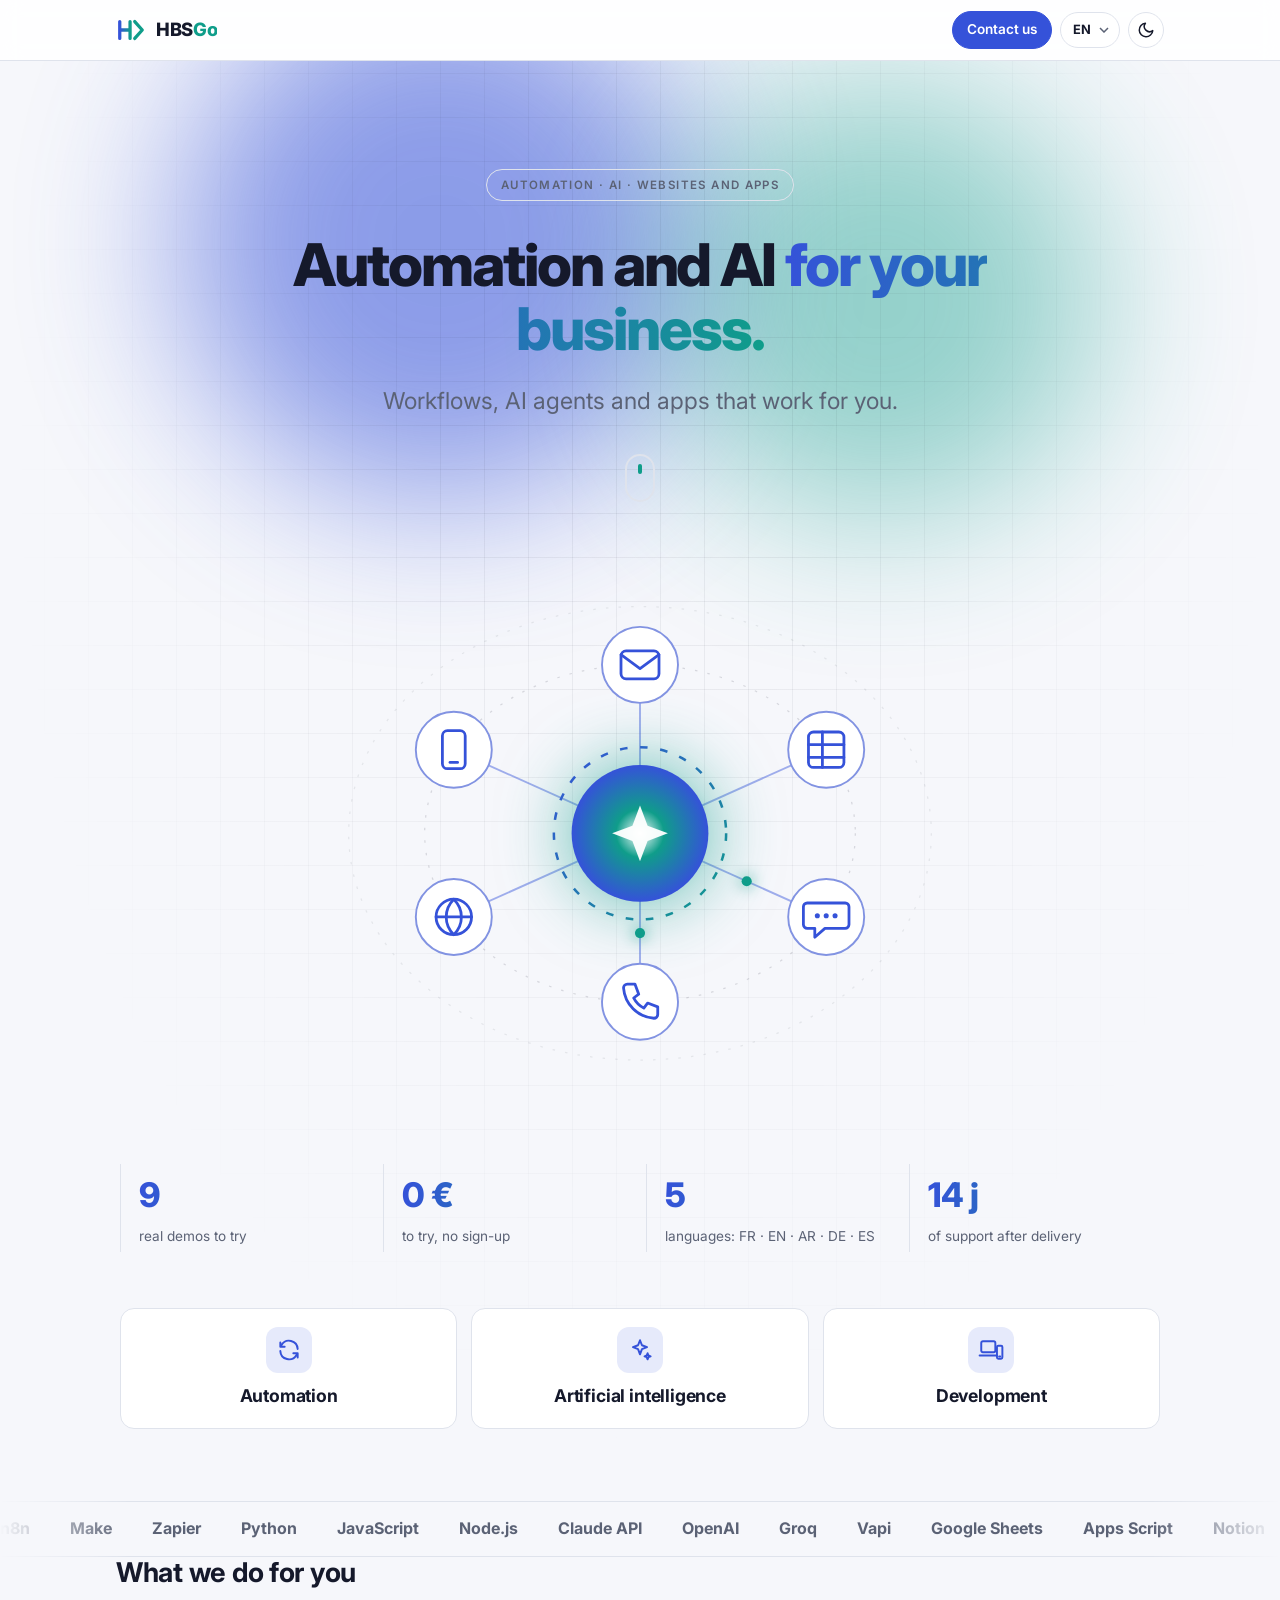
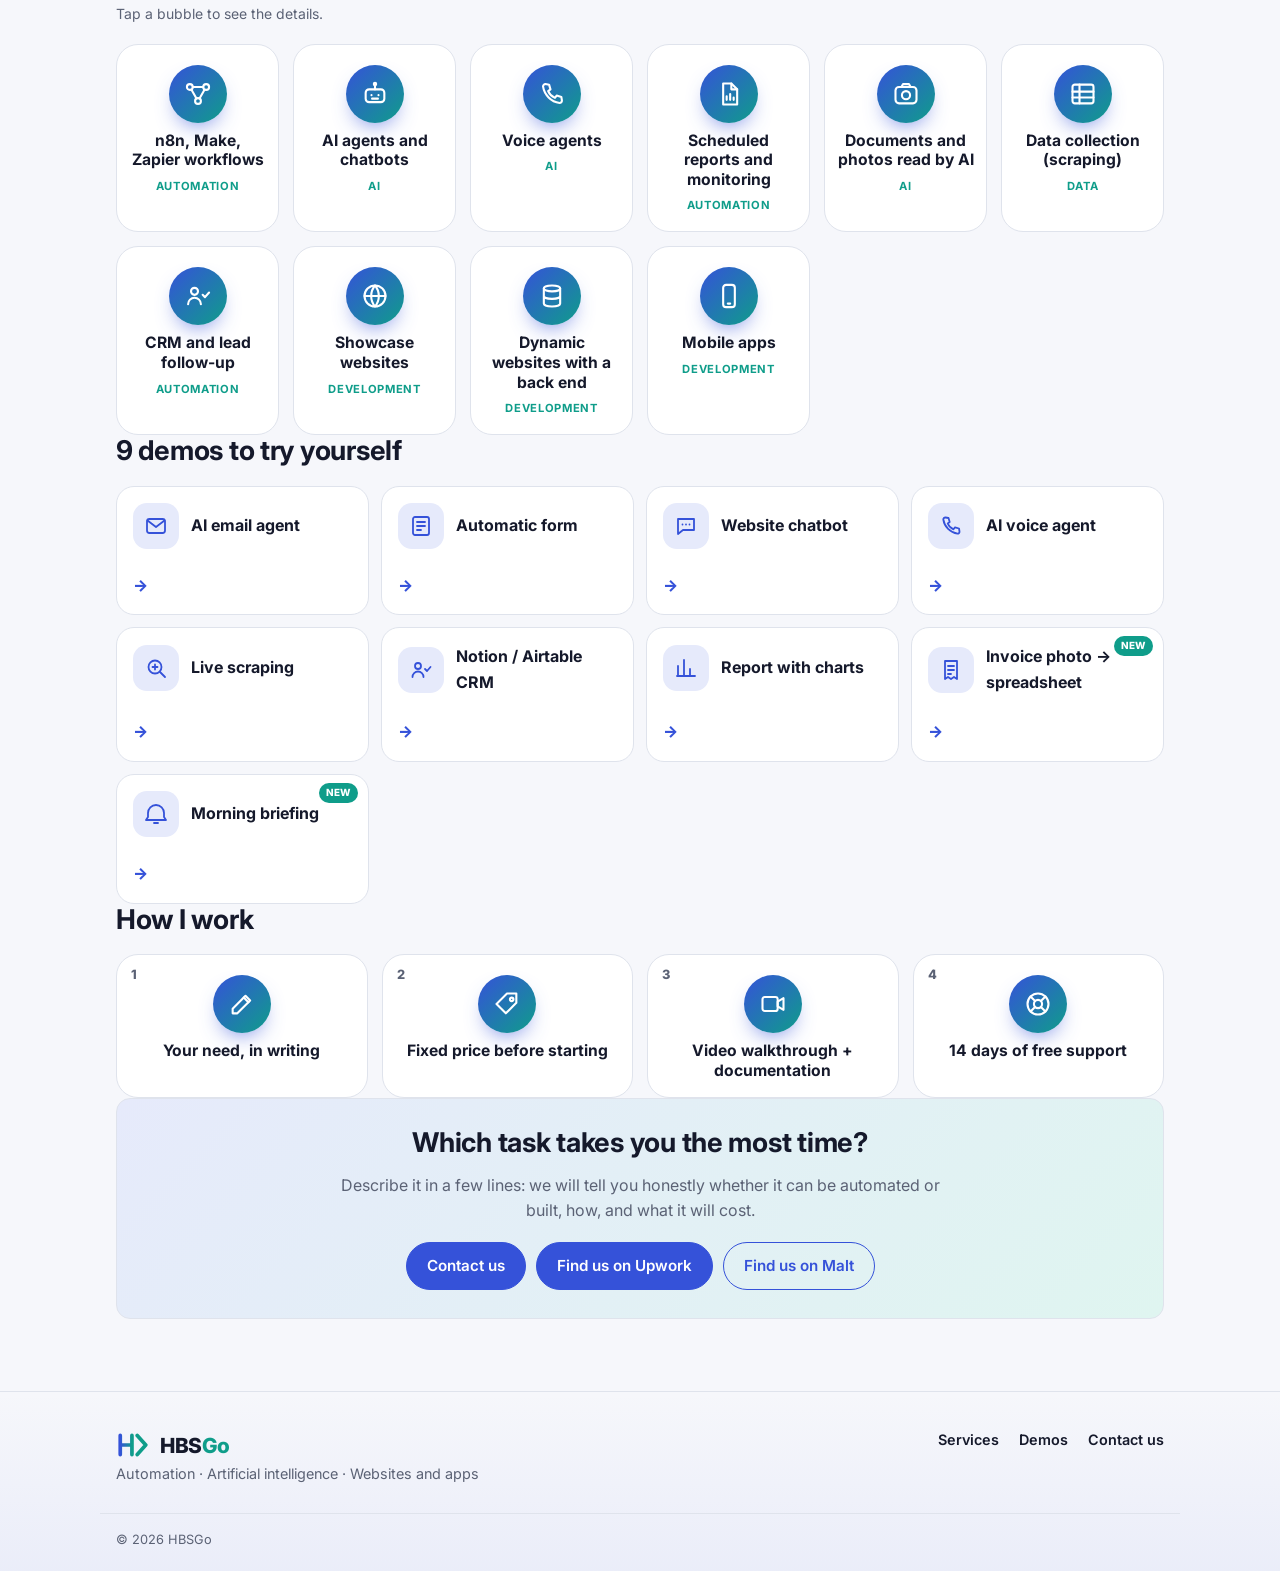
==== index.html @ 02d160d3 "Mobile : 2 bulles par ligne, en-tête compact, sélecteur de langue court Co-Authored-By: Claude Opus " ====
<!DOCTYPE html>
<html lang="fr">
<head>
  <meta charset="utf-8">
  <meta name="viewport" content="width=device-width, initial-scale=1">
  <title>HBSGo — Automatisation, IA et développement</title>
  <meta name="description" content="Freelance : automatisation (n8n, Make, Zapier), agents IA et chatbots, sites vitrines, sites dynamiques et applications mobiles. 9 démos réelles à tester gratuitement.">
  <link rel="icon" type="image/svg+xml" href="favicon.svg">
  <link rel="stylesheet" href="style.css">
  <script src="config.js"></script>
  <style>
    .hero h1 { max-width: 26ch; }
    .pillars { display: grid; gap: 14px; grid-template-columns: repeat(auto-fit, minmax(220px, 1fr)); margin-top: 28px; }
    .pillar { display: block; background: var(--bg-elev); border: 1px solid var(--border); border-radius: var(--radius); padding: 18px; color: inherit; transition: border-color .15s, transform .15s; }
    .pillar:hover { border-color: var(--primary); transform: translateY(-2px); text-decoration: none; }
    .pillar .ic { display: inline-flex; width: 46px; height: 46px; align-items: center; justify-content: center; border-radius: 12px; background: var(--primary-soft); color: var(--primary); }
    .pillar h3 { margin: 12px 0 4px; font-size: 1.1rem; }
    .pillar p { margin: 0; color: var(--text-muted); font-size: .95rem; }
    .services { display: grid; gap: 12px; grid-template-columns: repeat(auto-fill, minmax(250px, 1fr)); }
    .service { background: var(--bg-elev); border: 1px solid var(--border); border-radius: var(--radius-sm); padding: 14px 16px; }
    .service h3 { margin: 6px 0 4px; font-size: 1rem; }
    .service p { margin: 0; color: var(--text-muted); font-size: .9rem; }
    .tag-cat { display: inline-block; font-size: .72rem; font-weight: 600; letter-spacing: .03em; color: var(--accent); background: var(--accent-soft); padding: 2px 8px; border-radius: 999px; }

    /* ---- design moderne ---- */
    .hero-wrap { position: relative; margin-top: 0; overflow: hidden; }
    .hero-bg { position: absolute; inset: -120px 0 0 0; z-index: -1; pointer-events: none;
      background:
        radial-gradient(600px 380px at 12% 18%, color-mix(in srgb, var(--primary) 22%, transparent), transparent 70%),
        radial-gradient(520px 360px at 88% 28%, color-mix(in srgb, var(--accent) 20%, transparent), transparent 70%),
        radial-gradient(700px 300px at 50% 100%, color-mix(in srgb, var(--primary) 10%, transparent), transparent 70%); }
    .hero-bg::after { content: ""; position: absolute; inset: 0;
      background-image: linear-gradient(color-mix(in srgb, var(--text) 6%, transparent) 1px, transparent 1px), linear-gradient(90deg, color-mix(in srgb, var(--text) 6%, transparent) 1px, transparent 1px);
      background-size: 44px 44px; mask-image: radial-gradient(ellipse at 50% 30%, #000 30%, transparent 75%); -webkit-mask-image: radial-gradient(ellipse at 50% 30%, #000 30%, transparent 75%); }
    .hero-grid { display: grid; gap: 32px; align-items: center; grid-template-columns: 1fr; }
    @media (min-width: 900px) { .hero-grid { grid-template-columns: 1.15fr .85fr; } }
    .hero h1 { max-width: none; font-size: clamp(2rem, 3.2vw + 1rem, 3.3rem); line-height: 1.08; letter-spacing: -.025em; }
    .grad { background: linear-gradient(90deg, var(--primary), var(--accent)); -webkit-background-clip: text; background-clip: text; color: transparent; }
    .btn-glow { box-shadow: 0 8px 24px -8px color-mix(in srgb, var(--primary) 70%, transparent); background: linear-gradient(90deg, var(--primary), color-mix(in srgb, var(--primary) 60%, var(--accent))); border-color: transparent; }
    .btn-glow:hover { filter: brightness(1.08); }

    .flow { position: relative; border-radius: 22px; padding: 22px 18px; background: color-mix(in srgb, var(--bg-elev) 80%, transparent);
      border: 1px solid var(--border); box-shadow: var(--shadow); backdrop-filter: blur(8px); min-height: 400px; }
    .flow-svg { position: absolute; inset: 22px 18px; width: calc(100% - 36px); height: calc(100% - 44px); overflow: visible; }
    .flow-line { stroke: url(#fl); stroke-width: 2; stroke-dasharray: 5 7; fill: none; opacity: .55; }
    .flow-dot { fill: var(--accent); filter: drop-shadow(0 0 6px var(--accent)); }
    .flow-steps { position: relative; display: grid; gap: 30px; }
    .fstep { display: flex; gap: 12px; align-items: center; background: var(--bg-elev); border: 1px solid var(--border); border-radius: 14px; padding: 12px 14px;
      animation: pulse 4s infinite; animation-delay: var(--d); }
    .fstep b { display: block; font-size: .95rem; }
    .fstep small { color: var(--text-muted); font-size: .8rem; }
    .fic { flex: none; width: 38px; height: 38px; border-radius: 11px; display: inline-flex; align-items: center; justify-content: center; font-size: 1.1rem;
      background: var(--primary-soft); color: var(--primary); }
    .fic.ai { background: linear-gradient(135deg, var(--primary), var(--accent)); color: #fff; }
    .fic.ok { background: var(--success-soft); color: var(--success); }
    @keyframes pulse { 0%, 100% { border-color: var(--border); box-shadow: none; } 8%, 18% { border-color: var(--primary); box-shadow: 0 0 0 4px var(--primary-soft); } }
    .flow-badge { position: absolute; top: -12px; right: 16px; font-size: .72rem; font-weight: 700; letter-spacing: .03em; padding: 4px 10px; border-radius: 999px;
      background: var(--accent); color: #fff; }

    .stats { list-style: none; padding: 0; margin: 34px 0 0; display: grid; gap: 12px; grid-template-columns: repeat(2, 1fr); }
    @media (min-width: 760px) { .stats { grid-template-columns: repeat(4, 1fr); } }
    .stats li { background: color-mix(in srgb, var(--bg-elev) 85%, transparent); border: 1px solid var(--border); border-radius: 14px; padding: 14px 16px; }
    .stats b { display: block; font-size: 1.5rem; font-weight: 800; background: linear-gradient(90deg, var(--primary), var(--accent)); -webkit-background-clip: text; background-clip: text; color: transparent; }
    .stats span { color: var(--text-muted); font-size: .85rem; }

    .marquee { margin-top: 40px; border-block: 1px solid var(--border); overflow: hidden; padding: 14px 0; mask-image: linear-gradient(90deg, transparent, #000 10%, #000 90%, transparent); -webkit-mask-image: linear-gradient(90deg, transparent, #000 10%, #000 90%, transparent); }
    .marquee-track { display: flex; gap: 40px; width: max-content; animation: defile 40s linear infinite; }
    .marquee-track span { font-weight: 700; color: var(--text-muted); white-space: nowrap; font-size: 1rem; }
    .marquee:hover .marquee-track { animation-play-state: paused; }
    @keyframes defile { to { transform: translateX(-50%); } }

    .pillar, .service, .demo-card { position: relative; transition: transform .2s, border-color .2s, box-shadow .2s; }
    .pillar:hover, .service:hover, .demo-card:hover { transform: translateY(-3px); border-color: color-mix(in srgb, var(--primary) 60%, var(--border)); box-shadow: 0 14px 34px -14px color-mix(in srgb, var(--primary) 55%, transparent); }
    .service:hover .tag-cat { background: var(--accent); color: #fff; }

    .reveal { opacity: 0; transform: translateY(18px); transition: opacity .6s ease, transform .6s ease; }
    .reveal.in { opacity: 1; transform: none; }
    .stagger > * { opacity: 0; transform: translateY(14px); transition: opacity .5s ease, transform .5s ease; }
    .stagger.in > * { opacity: 1; transform: none; }
    .stagger.in > *:nth-child(1) { transition-delay: 0.00s; }
    .stagger.in > *:nth-child(2) { transition-delay: 0.05s; }
    .stagger.in > *:nth-child(3) { transition-delay: 0.10s; }
    .stagger.in > *:nth-child(4) { transition-delay: 0.15s; }
    .stagger.in > *:nth-child(5) { transition-delay: 0.20s; }
    .stagger.in > *:nth-child(6) { transition-delay: 0.25s; }
    .stagger.in > *:nth-child(7) { transition-delay: 0.30s; }
    .stagger.in > *:nth-child(8) { transition-delay: 0.35s; }
    .stagger.in > *:nth-child(9) { transition-delay: 0.40s; }
    .stagger.in > *:nth-child(10) { transition-delay: 0.45s; }
    @media (prefers-reduced-motion: reduce) {
      .reveal, .stagger > * { opacity: 1; transform: none; transition: none; }
      .marquee-track, .fstep { animation: none; }
      .flow-dot { display: none; }
    }
    /* ---- hero premium ---- */
    .hero { padding-top: clamp(64px, 12vh, 140px); padding-bottom: 32px; }
    .hero-center { display: grid; justify-items: center; text-align: center; gap: 0; }
    .hero-text { display: grid; justify-items: center; }
    .hero .eyebrow { background: transparent; border: 1px solid var(--border); color: var(--text-muted); letter-spacing: .12em; font-size: .72rem; padding: 6px 14px; }
    .hero h1 { font-size: clamp(2.1rem, 3.6vw + .8rem, 3.9rem); line-height: 1.08; letter-spacing: -.035em; font-weight: 800; max-width: 20ch; margin: 18px auto 0; }
    .hero .lead { font-size: clamp(1.1rem, .6vw + 1rem, 1.45rem); max-width: 40ch; margin: 22px auto 0; color: var(--text-muted); }
    .hero .btns { justify-content: center; margin-top: 34px; }
    .hero .btn { padding: 14px 28px; font-size: 1rem; }
    .orb { position: absolute; border-radius: 50%; filter: blur(80px); opacity: .55; animation: flotte 14s ease-in-out infinite alternate; }
    .orb.o1 { width: 520px; height: 520px; left: calc(50% - 460px); top: 40px; background: var(--primary); }
    .orb.o2 { width: 440px; height: 440px; left: calc(50% + 20px); top: 140px; background: var(--accent); animation-delay: -7s; opacity: .42; }
    @keyframes flotte { from { transform: translate(0, 0) scale(1); } to { transform: translate(40px, 30px) scale(1.12); } }
    .hero-bg { background: none; }
    .hero-bg::after { mask-image: radial-gradient(ellipse at 50% 35%, #000 20%, transparent 70%); -webkit-mask-image: radial-gradient(ellipse at 50% 35%, #000 20%, transparent 70%); }

    /* vitrine : l'automatisation en grand, à l'horizontale */
    .flow { width: 100%; max-width: 1040px; margin: 64px auto 0; min-height: 0; padding: 34px 22px 26px; border-radius: 26px;
      background: color-mix(in srgb, var(--bg-elev) 72%, transparent); box-shadow: 0 40px 80px -40px color-mix(in srgb, var(--primary) 60%, transparent), var(--shadow); }
    .flow-steps { gap: 14px; text-align: start; }
    @media (min-width: 900px) { .flow-steps { grid-template-columns: repeat(4, 1fr); gap: 18px; } }
    .fstep { flex-direction: column; align-items: flex-start; padding: 18px; min-height: 128px; }
    .fstep b { font-size: 1rem; margin-top: 4px; }
    .flow-rail { position: absolute; left: 40px; right: 40px; top: 50%; height: 2px; overflow: hidden; border-radius: 2px; background: var(--border); display: none; }
    @media (min-width: 900px) { .flow-rail { display: block; } }
    .flow-rail span { position: absolute; top: 0; left: -30%; width: 30%; height: 100%; background: linear-gradient(90deg, transparent, var(--accent), var(--primary), transparent); animation: rail 4s linear infinite; }
    @keyframes rail { to { left: 100%; } }
    .flow-badge { right: 50%; transform: translateX(50%); top: -13px; }

    .stats { max-width: 1040px; margin: 40px auto 0; }
    .stats li { background: transparent; border: 0; border-inline-start: 1px solid var(--border); border-radius: 0; padding: 4px 18px; text-align: start; }
    .stats b { font-size: clamp(1.6rem, 1.4vw + 1rem, 2.3rem); letter-spacing: -.02em; }
    .pillars { max-width: 1040px; margin: 56px auto 0; }
    @media (prefers-reduced-motion: reduce) { .orb, .flow-rail span { animation: none; } }
    /* ---- illustration animée ---- */
    .visual { width: 100%; max-width: 760px; margin: 40px auto 0; }
    .visual-svg { width: 100%; height: auto; display: block; overflow: visible; }
    .v-orbit { fill: none; stroke: color-mix(in srgb, var(--text) 14%, transparent); stroke-width: 1; stroke-dasharray: 2 8; }
    .v-orbit.o2 { stroke: color-mix(in srgb, var(--text) 8%, transparent); }
    .v-link { fill: none; stroke: color-mix(in srgb, var(--primary) 45%, transparent); stroke-width: 1.5; }
    .v-pulse { fill: var(--accent); filter: drop-shadow(0 0 6px var(--accent)); }
    .v-core-disc { filter: drop-shadow(0 0 28px color-mix(in srgb, var(--accent) 70%, transparent)); }
    .v-spark { fill: #fff; opacity: .95; }
    .v-wave { fill: none; stroke: var(--accent); stroke-width: 2; opacity: 0; transform-box: fill-box; transform-origin: center; animation: onde 3.2s ease-out infinite; }
    .v-wave.w2 { animation-delay: 1.6s; }
    @keyframes onde { 0% { opacity: .7; transform: scale(1); } 100% { opacity: 0; transform: scale(2.4); } }
    .v-spin { transform-box: fill-box; transform-origin: center; animation: tourne 18s linear infinite; }
    @keyframes tourne { to { transform: rotate(360deg); } }
    .v-disc { fill: var(--bg-elev); stroke: color-mix(in srgb, var(--primary) 55%, var(--border)); stroke-width: 1.5; }
    .v-halo { fill: color-mix(in srgb, var(--primary) 16%, transparent); opacity: 0; animation: halo 4s ease-in-out infinite; animation-delay: calc(var(--i) * .66s); }
    @keyframes halo { 0%, 100% { opacity: 0; } 20%, 35% { opacity: 1; } }
    .v-ic { fill: none; stroke: var(--primary); stroke-width: 2.2; stroke-linecap: round; stroke-linejoin: round; }
    .v-node { animation: flotteN 6s ease-in-out infinite; animation-delay: calc(var(--i) * -1s); }
    @keyframes flotteN { 0%, 100% { translate: 0 0; } 50% { translate: 0 -6px; } }
    #net { position: absolute; inset: 0; width: 100%; height: 100%; opacity: .7; }
    @media (prefers-reduced-motion: reduce) { .v-wave, .v-spin, .v-halo, .v-node { animation: none; } .v-pulse, #net { display: none; } }
    .scroll-cue { display: inline-flex; margin-top: 34px; width: 30px; height: 48px; border: 2px solid var(--border); border-radius: 999px; justify-content: center; padding-top: 8px; }
    .scroll-cue span { width: 4px; height: 10px; border-radius: 4px; background: var(--accent); animation: descend 1.8s ease-in-out infinite; }
    @keyframes descend { 0% { transform: translateY(0); opacity: 1; } 70% { transform: translateY(16px); opacity: 0; } 100% { opacity: 0; } }
    @media (prefers-reduced-motion: reduce) { .scroll-cue span { animation: none; } }
    /* ---- bulles (services), tuiles (démos), étapes (méthode) ---- */
    .bubbles { display: grid; gap: 14px; grid-template-columns: repeat(auto-fill, minmax(160px, 1fr)); margin-top: 18px; }
    .bubble, .step-ic { background: var(--bg-elev); border: 1px solid var(--border); border-radius: 22px; transition: transform .2s, border-color .2s, box-shadow .2s; }
    .bubble:hover, .step-ic:hover { transform: translateY(-3px); border-color: color-mix(in srgb, var(--primary) 55%, var(--border)); box-shadow: 0 14px 30px -16px color-mix(in srgb, var(--primary) 60%, transparent); }
    .bubble summary, .step-ic summary { list-style: none; cursor: pointer; display: grid; justify-items: center; text-align: center; gap: 8px; padding: 20px 12px 16px; }
    .bubble summary::-webkit-details-marker, .step-ic summary::-webkit-details-marker { display: none; }
    .b-ic { width: 58px; height: 58px; border-radius: 50%; display: inline-flex; align-items: center; justify-content: center; color: #fff;
      background: linear-gradient(135deg, var(--primary), var(--accent)); box-shadow: 0 10px 22px -10px color-mix(in srgb, var(--primary) 80%, transparent); }
    .b-ic svg { width: 28px; height: 28px; }
    .b-t { font-weight: 700; font-size: .98rem; line-height: 1.25; }
    .b-cat { font-size: .7rem; font-weight: 700; letter-spacing: .06em; text-transform: uppercase; color: var(--accent); }
    .bubble p, .step-ic p { margin: 0; padding: 0 16px 16px; color: var(--text-muted); font-size: .9rem; text-align: center; }
    .bubble[open], .step-ic[open] { border-color: var(--primary); }
    .bubble[open] .b-ic, .step-ic[open] .b-ic { transform: scale(1.06); }
    .hint-click { margin: 0; }

    .tiles-demo { display: grid; gap: 12px; grid-template-columns: repeat(auto-fill, minmax(230px, 1fr)); margin-top: 18px; }
    .tile-demo { position: relative; display: grid; grid-template-columns: auto 1fr auto; align-items: center; gap: 12px; padding: 16px; border-radius: 18px;
      background: var(--bg-elev); border: 1px solid var(--border); color: inherit; overflow: hidden; transition: transform .2s, border-color .2s, box-shadow .2s; }
    .tile-demo:hover { text-decoration: none; transform: translateY(-3px); border-color: color-mix(in srgb, var(--primary) 55%, var(--border)); box-shadow: 0 14px 30px -16px color-mix(in srgb, var(--primary) 60%, transparent); }
    .td-ic { width: 46px; height: 46px; border-radius: 14px; display: inline-flex; align-items: center; justify-content: center; background: var(--primary-soft); color: var(--primary); transition: background .2s, color .2s; }
    .td-ic svg { width: 24px; height: 24px; }
    .tile-demo:hover .td-ic { background: linear-gradient(135deg, var(--primary), var(--accent)); color: #fff; }
    .td-t { font-weight: 700; }
    .td-new { position: absolute; top: 8px; inset-inline-end: 10px; font-size: .62rem; font-weight: 800; letter-spacing: .05em; text-transform: uppercase; background: var(--accent); color: #fff; padding: 2px 7px; border-radius: 999px; }
    .td-go { color: var(--primary); font-weight: 800; transition: transform .2s; }
    [dir="rtl"] .td-go { transform: scaleX(-1); }
    .tile-demo:hover .td-go { transform: translateX(4px); }
    .td-d { grid-column: 1 / -1; max-height: 0; opacity: 0; overflow: hidden; color: var(--text-muted); font-size: .88rem; transition: max-height .3s, opacity .3s; }
    .tile-demo:hover .td-d, .tile-demo:focus-visible .td-d { max-height: 80px; opacity: 1; }

    .steps-ic { display: grid; gap: 14px; grid-template-columns: repeat(auto-fit, minmax(180px, 1fr)); margin-top: 18px; }
    .step-ic summary { position: relative; }
    .s-num { position: absolute; top: 10px; inset-inline-start: 14px; font-size: .8rem; font-weight: 800; color: var(--text-muted); }

    .pillar.compact { display: grid; justify-items: center; text-align: center; }
    .pillar.compact p { max-height: 0; opacity: 0; overflow: hidden; transition: max-height .3s, opacity .3s; margin: 0; }
    .pillar.compact:hover p, .pillar.compact:focus-visible p { max-height: 90px; opacity: 1; margin-top: 4px; }
    @media (hover: none) { .pillar.compact p { max-height: none; opacity: 1; } }
    @media (max-width: 560px) { .bubbles { grid-template-columns: repeat(2, minmax(0, 1fr)); gap: 10px; } .bubble summary { padding: 16px 8px 12px; } .b-ic { width: 48px; height: 48px; } .b-ic svg { width: 24px; height: 24px; } .b-t { font-size: .88rem; } .steps-ic { grid-template-columns: repeat(2, minmax(0, 1fr)); gap: 10px; } }
  </style>
</head>
<body data-root="./" data-title-key="home_title">
  <header id="site-header"></header>

  <main>
    <section class="hero-wrap">
      <div class="hero-bg" aria-hidden="true"><span class="orb o1"></span><span class="orb o2"></span><canvas id="net"></canvas></div>
      <div class="container hero">
        <div class="hero-center">
          <div class="hero-text reveal">
            <span class="eyebrow" data-i18n="home_eyebrow"></span>
            <h1><span data-i18n="home_h1a"></span> <span class="grad" data-i18n="home_h1b"></span></h1>
            <p class="lead" data-i18n="home_lead"></p>
            <a class="scroll-cue" href="#services" data-i18n-aria="home_scroll"><span></span></a>
          </div>
        <div class="visual" aria-hidden="true">
          <svg viewBox="0 0 600 460" class="visual-svg">
            <defs>
              <radialGradient id="core" cx="50%" cy="50%" r="50%"><stop offset="0" stop-color="#fff"/><stop offset=".35" stop-color="var(--accent)"/><stop offset="1" stop-color="var(--primary)"/></radialGradient>
              <linearGradient id="ring" x1="0" y1="0" x2="1" y2="1"><stop offset="0" stop-color="var(--primary)"/><stop offset="1" stop-color="var(--accent)"/></linearGradient>
            </defs>
            <ellipse class="v-orbit" cx="300" cy="230" rx="170" ry="133"/>
            <ellipse class="v-orbit o2" cx="300" cy="230" rx="230" ry="179"/>
            <path id="lk0" class="v-link" d="M300 230 L300 97"/><path id="lk1" class="v-link" d="M300 230 L447 164"/><path id="lk2" class="v-link" d="M300 230 L447 296"/><path id="lk3" class="v-link" d="M300 230 L300 363"/><path id="lk4" class="v-link" d="M300 230 L153 296"/><path id="lk5" class="v-link" d="M300 230 L153 164"/>
            <circle r="4" class="v-pulse"><animateMotion dur="2.6s" begin="0.00s" repeatCount="indefinite" keyPoints="0;1" keyTimes="0;1" calcMode="linear"><mpath href="#lk0"/></animateMotion></circle><circle r="4" class="v-pulse"><animateMotion dur="2.6s" begin="0.43s" repeatCount="indefinite" keyPoints="1;0" keyTimes="0;1" calcMode="linear"><mpath href="#lk1"/></animateMotion></circle><circle r="4" class="v-pulse"><animateMotion dur="2.6s" begin="0.86s" repeatCount="indefinite" keyPoints="0;1" keyTimes="0;1" calcMode="linear"><mpath href="#lk2"/></animateMotion></circle><circle r="4" class="v-pulse"><animateMotion dur="2.6s" begin="1.29s" repeatCount="indefinite" keyPoints="1;0" keyTimes="0;1" calcMode="linear"><mpath href="#lk3"/></animateMotion></circle><circle r="4" class="v-pulse"><animateMotion dur="2.6s" begin="1.72s" repeatCount="indefinite" keyPoints="0;1" keyTimes="0;1" calcMode="linear"><mpath href="#lk4"/></animateMotion></circle><circle r="4" class="v-pulse"><animateMotion dur="2.6s" begin="2.15s" repeatCount="indefinite" keyPoints="1;0" keyTimes="0;1" calcMode="linear"><mpath href="#lk5"/></animateMotion></circle>
            <g class="v-core" transform="translate(300 230)">
              <circle class="v-wave" r="56"/><circle class="v-wave w2" r="56"/>
              <circle r="54" fill="url(#core)" class="v-core-disc"/>
              <g class="v-spin"><circle r="68" fill="none" stroke="url(#ring)" stroke-width="2" stroke-dasharray="6 10"/></g>
              <path class="v-spark" d="M0 -22 L6 -6 L22 0 L6 6 L0 22 L-6 6 L-22 0 L-6 -6 Z"/>
            </g>
            <g class="v-node" style="--i:0" transform="translate(300 97)"><circle class="v-halo" r="38"/><circle class="v-disc" r="30"/><g class="v-ic"><rect x="-15" y="-11" width="30" height="22" rx="4"/><path d="M-15 -8 L0 3 L15 -8"/></g></g><g class="v-node" style="--i:1" transform="translate(447 164)"><circle class="v-halo" r="38"/><circle class="v-disc" r="30"/><g class="v-ic"><rect x="-14" y="-14" width="28" height="28" rx="4"/><path d="M-14 -4 H14 M-14 6 H14 M-3 -14 V14"/></g></g><g class="v-node" style="--i:2" transform="translate(447 296)"><circle class="v-halo" r="38"/><circle class="v-disc" r="30"/><g class="v-ic"><path d="M-15 -11 h30 a3 3 0 0 1 3 3 v14 a3 3 0 0 1 -3 3 h-16 l-8 7 v-7 h-6 a3 3 0 0 1 -3 -3 v-14 a3 3 0 0 1 3 -3z"/><path d="M-7 -1 h0.01 M0 -1 h0.01 M7 -1 h0.01" stroke-width="4"/></g></g><g class="v-node" style="--i:3" transform="translate(300 363)"><circle class="v-halo" r="38"/><circle class="v-disc" r="30"/><g class="v-ic"><path d="M-10 -14 l6 0 l3 8 l-4 3 a18 18 0 0 0 8 8 l3 -4 l8 3 l0 6 a3 3 0 0 1 -3 3 a26 26 0 0 1 -24 -24 a3 3 0 0 1 3 -3z"/></g></g><g class="v-node" style="--i:4" transform="translate(153 296)"><circle class="v-halo" r="38"/><circle class="v-disc" r="30"/><g class="v-ic"><circle r="14"/><path d="M-14 0 H14 M0 -14 C-8 -6 -8 6 0 14 M0 -14 C8 -6 8 6 0 14"/></g></g><g class="v-node" style="--i:5" transform="translate(153 164)"><circle class="v-halo" r="38"/><circle class="v-disc" r="30"/><g class="v-ic"><rect x="-9" y="-15" width="18" height="30" rx="4"/><path d="M-3 10 H3"/></g></g>
          </svg>
        </div>
        </div>
        <ul class="stats reveal">
          <li><b>9</b><span data-i18n="st1"></span></li>
          <li><b>0 €</b><span data-i18n="st2"></span></li>
          <li><b>5</b><span data-i18n="st3"></span></li>
          <li><b>14 j</b><span data-i18n="st4"></span></li>
        </ul>
      <div class="pillars reveal">
        <a class="pillar compact" href="#services"><span class="ic"><svg viewBox="0 0 24 24" width="26" height="26" fill="none" stroke="currentColor" stroke-width="1.8" stroke-linecap="round" stroke-linejoin="round" aria-hidden="true"><path d="M20 11a8 8 0 0 0-14.9-3.6M4 5v4h4"/><path d="M4 13a8 8 0 0 0 14.9 3.6M20 19v-4h-4"/></svg></span><h3 data-i18n="p1_t"></h3><p data-i18n="p1_d"></p></a>
        <a class="pillar compact" href="#services"><span class="ic"><svg viewBox="0 0 24 24" width="26" height="26" fill="none" stroke="currentColor" stroke-width="1.8" stroke-linecap="round" stroke-linejoin="round" aria-hidden="true"><path d="M12 3l1.8 4.6L18.5 9.4l-4.7 1.8L12 16l-1.8-4.8L5.5 9.4l4.7-1.8z"/><path d="M19 15l.8 2 2 .8-2 .8-.8 2-.8-2-2-.8 2-.8z"/></svg></span><h3 data-i18n="p2_t"></h3><p data-i18n="p2_d"></p></a>
        <a class="pillar compact" href="#services"><span class="ic"><svg viewBox="0 0 24 24" width="26" height="26" fill="none" stroke="currentColor" stroke-width="1.8" stroke-linecap="round" stroke-linejoin="round" aria-hidden="true"><rect x="3" y="4" width="13" height="10" rx="1.5"/><path d="M1.5 17h16"/><rect x="17.5" y="8" width="5" height="12" rx="1.2"/><path d="M19.5 18h1"/></svg></span><h3 data-i18n="p3_t"></h3><p data-i18n="p3_d"></p></a>
      </div>
      </div>
    </section>

    <section class="marquee" aria-label="Outils">
      <div class="marquee-track">
        <span>n8n</span><span>Make</span><span>Zapier</span><span>Python</span><span>JavaScript</span><span>Node.js</span><span>Claude API</span><span>OpenAI</span><span>Groq</span><span>Vapi</span><span>Google Sheets</span><span>Apps Script</span><span>Notion</span><span>Airtable</span><span>HubSpot</span><span>WhatsApp API</span><span>Slack</span><span>Stripe</span><span>Shopify</span><span>Vercel</span>
        <span aria-hidden="true">n8n</span><span aria-hidden="true">Make</span><span aria-hidden="true">Zapier</span><span aria-hidden="true">Python</span><span aria-hidden="true">JavaScript</span><span aria-hidden="true">Node.js</span><span aria-hidden="true">Claude API</span><span aria-hidden="true">OpenAI</span><span aria-hidden="true">Groq</span><span aria-hidden="true">Vapi</span><span aria-hidden="true">Google Sheets</span><span aria-hidden="true">Apps Script</span><span aria-hidden="true">Notion</span><span aria-hidden="true">Airtable</span><span aria-hidden="true">HubSpot</span><span aria-hidden="true">WhatsApp API</span><span aria-hidden="true">Slack</span><span aria-hidden="true">Stripe</span><span aria-hidden="true">Shopify</span><span aria-hidden="true">Vercel</span>
      </div>
    </section>

    <section class="container reveal" id="services">
      <h2 data-i18n="home_services_title"></h2>
      <p class="muted small hint-click" data-i18n="home_click"></p>
      <div class="bubbles stagger">
        <details class="bubble"><summary><span class="b-ic"><svg viewBox="0 0 24 24" fill="none" stroke="currentColor" stroke-width="1.8" stroke-linecap="round" stroke-linejoin="round" aria-hidden="true"><circle cx="5" cy="6" r="2.5"/><circle cx="19" cy="6" r="2.5"/><circle cx="12" cy="18" r="2.5"/><path d="M7.5 6h9M6.3 8.2l4.4 7.6M17.7 8.2l-4.4 7.6"/></svg></span><span class="b-t" data-i18n="sv1_t"></span><span class="b-cat" data-i18n="sv1_c"></span></summary><p data-i18n="sv1_d"></p></details>
        <details class="bubble"><summary><span class="b-ic"><svg viewBox="0 0 24 24" fill="none" stroke="currentColor" stroke-width="1.8" stroke-linecap="round" stroke-linejoin="round" aria-hidden="true"><rect x="4" y="8" width="16" height="11" rx="3"/><path d="M12 4v4M9 13h.01M15 13h.01M9.5 16h5"/><circle cx="12" cy="3.5" r="1"/></svg></span><span class="b-t" data-i18n="sv2_t"></span><span class="b-cat" data-i18n="sv2_c"></span></summary><p data-i18n="sv2_d"></p></details>
        <details class="bubble"><summary><span class="b-ic"><svg viewBox="0 0 24 24" fill="none" stroke="currentColor" stroke-width="1.8" stroke-linecap="round" stroke-linejoin="round" aria-hidden="true"><path d="M6.5 3.5l3 .5 1.2 4-2 1.5a11 11 0 0 0 5.8 5.8l1.5-2 4 1.2.5 3a2 2 0 0 1-2 2.2A17 17 0 0 1 4.3 5.5a2 2 0 0 1 2.2-2z"/></svg></span><span class="b-t" data-i18n="sv3_t"></span><span class="b-cat" data-i18n="sv3_c"></span></summary><p data-i18n="sv3_d"></p></details>
        <details class="bubble"><summary><span class="b-ic"><svg viewBox="0 0 24 24" fill="none" stroke="currentColor" stroke-width="1.8" stroke-linecap="round" stroke-linejoin="round" aria-hidden="true"><path d="M7 3h7l5 5v13H7z"/><path d="M14 3v5h5M10 17v-3M13 17v-5M16 17v-2"/></svg></span><span class="b-t" data-i18n="sv4_t"></span><span class="b-cat" data-i18n="sv4_c"></span></summary><p data-i18n="sv4_d"></p></details>
        <details class="bubble"><summary><span class="b-ic"><svg viewBox="0 0 24 24" fill="none" stroke="currentColor" stroke-width="1.8" stroke-linecap="round" stroke-linejoin="round" aria-hidden="true"><rect x="3" y="6" width="18" height="14" rx="3"/><circle cx="12" cy="13" r="3.5"/><path d="M8 6l1.5-2.5h5L16 6"/></svg></span><span class="b-t" data-i18n="sv5_t"></span><span class="b-cat" data-i18n="sv5_c"></span></summary><p data-i18n="sv5_d"></p></details>
        <details class="bubble"><summary><span class="b-ic"><svg viewBox="0 0 24 24" fill="none" stroke="currentColor" stroke-width="1.8" stroke-linecap="round" stroke-linejoin="round" aria-hidden="true"><rect x="3" y="4" width="18" height="16" rx="2"/><path d="M3 10h18M3 15h18M9 4v16"/></svg></span><span class="b-t" data-i18n="sv6_t"></span><span class="b-cat" data-i18n="sv6_c"></span></summary><p data-i18n="sv6_d"></p></details>
        <details class="bubble"><summary><span class="b-ic"><svg viewBox="0 0 24 24" fill="none" stroke="currentColor" stroke-width="1.8" stroke-linecap="round" stroke-linejoin="round" aria-hidden="true"><circle cx="9" cy="8" r="3"/><path d="M3.5 19a5.5 5.5 0 0 1 11 0"/><path d="M16 11l2 2 3.5-4"/></svg></span><span class="b-t" data-i18n="sv7_t"></span><span class="b-cat" data-i18n="sv7_c"></span></summary><p data-i18n="sv7_d"></p></details>
        <details class="bubble"><summary><span class="b-ic"><svg viewBox="0 0 24 24" fill="none" stroke="currentColor" stroke-width="1.8" stroke-linecap="round" stroke-linejoin="round" aria-hidden="true"><circle cx="12" cy="12" r="9"/><path d="M3 12h18M12 3a14 14 0 0 1 0 18M12 3a14 14 0 0 0 0 18"/></svg></span><span class="b-t" data-i18n="sv8_t"></span><span class="b-cat" data-i18n="sv8_c"></span></summary><p data-i18n="sv8_d"></p></details>
        <details class="bubble"><summary><span class="b-ic"><svg viewBox="0 0 24 24" fill="none" stroke="currentColor" stroke-width="1.8" stroke-linecap="round" stroke-linejoin="round" aria-hidden="true"><ellipse cx="12" cy="5.5" rx="7" ry="2.5"/><path d="M5 5.5v13c0 1.4 3.1 2.5 7 2.5s7-1.1 7-2.5v-13M5 12c0 1.4 3.1 2.5 7 2.5s7-1.1 7-2.5"/></svg></span><span class="b-t" data-i18n="sv9_t"></span><span class="b-cat" data-i18n="sv9_c"></span></summary><p data-i18n="sv9_d"></p></details>
        <details class="bubble"><summary><span class="b-ic"><svg viewBox="0 0 24 24" fill="none" stroke="currentColor" stroke-width="1.8" stroke-linecap="round" stroke-linejoin="round" aria-hidden="true"><rect x="7" y="2.5" width="10" height="19" rx="2.5"/><path d="M11 18.5h2"/></svg></span><span class="b-t" data-i18n="sv10_t"></span><span class="b-cat" data-i18n="sv10_c"></span></summary><p data-i18n="sv10_d"></p></details>
      </div>
    </section>

    <section class="container reveal" id="demos">
      <h2 data-i18n="home_demos_title"></h2>
      <div class="tiles-demo stagger">
        <a class="tile-demo" href="demos/agent-email/"><span class="td-ic"><svg viewBox="0 0 24 24" fill="none" stroke="currentColor" stroke-width="1.8" stroke-linecap="round" stroke-linejoin="round" aria-hidden="true"><rect x="3" y="5" width="18" height="14" rx="2.5"/><path d="M3.5 6.5L12 13l8.5-6.5"/></svg></span><span class="td-t" data-i18n="c1_t"></span><span class="td-d" data-i18n="c1_d"></span><span class="td-go" aria-hidden="true">→</span></a>
        <a class="tile-demo" href="demos/automatisation/"><span class="td-ic"><svg viewBox="0 0 24 24" fill="none" stroke="currentColor" stroke-width="1.8" stroke-linecap="round" stroke-linejoin="round" aria-hidden="true"><rect x="4" y="3" width="16" height="18" rx="2"/><path d="M8 8h8M8 12h8M8 16h4"/></svg></span><span class="td-t" data-i18n="c2_t"></span><span class="td-d" data-i18n="c2_d"></span><span class="td-go" aria-hidden="true">→</span></a>
        <a class="tile-demo" href="demos/chatbot/"><span class="td-ic"><svg viewBox="0 0 24 24" fill="none" stroke="currentColor" stroke-width="1.8" stroke-linecap="round" stroke-linejoin="round" aria-hidden="true"><path d="M4 5h16v11H9l-5 4z"/><path d="M8.5 10.5h.01M12 10.5h.01M15.5 10.5h.01"/></svg></span><span class="td-t" data-i18n="c3_t"></span><span class="td-d" data-i18n="c3_d"></span><span class="td-go" aria-hidden="true">→</span></a>
        <a class="tile-demo" href="demos/agent-vocal/"><span class="td-ic"><svg viewBox="0 0 24 24" fill="none" stroke="currentColor" stroke-width="1.8" stroke-linecap="round" stroke-linejoin="round" aria-hidden="true"><path d="M6.5 3.5l3 .5 1.2 4-2 1.5a11 11 0 0 0 5.8 5.8l1.5-2 4 1.2.5 3a2 2 0 0 1-2 2.2A17 17 0 0 1 4.3 5.5a2 2 0 0 1 2.2-2z"/></svg></span><span class="td-t" data-i18n="c4_t"></span><span class="td-d" data-i18n="c4_d"></span><span class="td-go" aria-hidden="true">→</span></a>
        <a class="tile-demo" href="demos/scraping/"><span class="td-ic"><svg viewBox="0 0 24 24" fill="none" stroke="currentColor" stroke-width="1.8" stroke-linecap="round" stroke-linejoin="round" aria-hidden="true"><circle cx="11" cy="11" r="6.5"/><path d="M16 16l5 5M8.5 11h5M11 8.5v5"/></svg></span><span class="td-t" data-i18n="c5_t"></span><span class="td-d" data-i18n="c5_d"></span><span class="td-go" aria-hidden="true">→</span></a>
        <a class="tile-demo" href="demos/crm-notion/"><span class="td-ic"><svg viewBox="0 0 24 24" fill="none" stroke="currentColor" stroke-width="1.8" stroke-linecap="round" stroke-linejoin="round" aria-hidden="true"><circle cx="9" cy="8" r="3"/><path d="M3.5 19a5.5 5.5 0 0 1 11 0"/><path d="M16 11l2 2 3.5-4"/></svg></span><span class="td-t" data-i18n="c6_t"></span><span class="td-d" data-i18n="c6_d"></span><span class="td-go" aria-hidden="true">→</span></a>
        <a class="tile-demo" href="demos/rapport/"><span class="td-ic"><svg viewBox="0 0 24 24" fill="none" stroke="currentColor" stroke-width="1.8" stroke-linecap="round" stroke-linejoin="round" aria-hidden="true"><path d="M4 20V10M10 20V4M16 20v-7M21 20H3"/></svg></span><span class="td-t" data-i18n="c7_t"></span><span class="td-d" data-i18n="c7_d"></span><span class="td-go" aria-hidden="true">→</span></a>
        <a class="tile-demo" href="demos/facture/"><span class="td-ic"><svg viewBox="0 0 24 24" fill="none" stroke="currentColor" stroke-width="1.8" stroke-linecap="round" stroke-linejoin="round" aria-hidden="true"><path d="M6 3h12v18l-3-2-3 2-3-2-3 2z"/><path d="M9 8h6M9 12h6M9 16h3"/></svg></span><span class="td-t" data-i18n="c8_t"></span><span class="td-new" data-i18n="home_new"></span><span class="td-d" data-i18n="c8_d"></span><span class="td-go" aria-hidden="true">→</span></a>
        <a class="tile-demo" href="demos/veille/"><span class="td-ic"><svg viewBox="0 0 24 24" fill="none" stroke="currentColor" stroke-width="1.8" stroke-linecap="round" stroke-linejoin="round" aria-hidden="true"><path d="M4 11a8 8 0 0 1 16 0v4l2 3H2l2-3z"/><path d="M10 21h4"/></svg></span><span class="td-t" data-i18n="c9_t"></span><span class="td-new" data-i18n="home_new"></span><span class="td-d" data-i18n="c9_d"></span><span class="td-go" aria-hidden="true">→</span></a>
      </div>
    </section>

    <section class="container">
      <h2 data-i18n="home_method_title"></h2>
      <div class="steps-ic">
        <details class="step-ic"><summary><span class="s-num">1</span><span class="b-ic"><svg viewBox="0 0 24 24" fill="none" stroke="currentColor" stroke-width="1.8" stroke-linecap="round" stroke-linejoin="round" aria-hidden="true"><path d="M4 20h4L19 9l-4-4L4 16z"/><path d="M13.5 6.5l4 4"/></svg></span><span class="b-t" data-i18n="m1_t"></span></summary><p data-i18n="m1_d"></p></details>
        <details class="step-ic"><summary><span class="s-num">2</span><span class="b-ic"><svg viewBox="0 0 24 24" fill="none" stroke="currentColor" stroke-width="1.8" stroke-linecap="round" stroke-linejoin="round" aria-hidden="true"><path d="M3 12l9-9h8v8l-9 9z"/><circle cx="16" cy="8" r="1.5"/></svg></span><span class="b-t" data-i18n="m2_t"></span></summary><p data-i18n="m2_d"></p></details>
        <details class="step-ic"><summary><span class="s-num">3</span><span class="b-ic"><svg viewBox="0 0 24 24" fill="none" stroke="currentColor" stroke-width="1.8" stroke-linecap="round" stroke-linejoin="round" aria-hidden="true"><rect x="3" y="6" width="13" height="12" rx="2"/><path d="M16 10l5-3v10l-5-3z"/></svg></span><span class="b-t" data-i18n="m3_t"></span></summary><p data-i18n="m3_d"></p></details>
        <details class="step-ic"><summary><span class="s-num">4</span><span class="b-ic"><svg viewBox="0 0 24 24" fill="none" stroke="currentColor" stroke-width="1.8" stroke-linecap="round" stroke-linejoin="round" aria-hidden="true"><circle cx="12" cy="12" r="9"/><circle cx="12" cy="12" r="3.5"/><path d="M5.6 5.6l3.9 3.9M14.5 14.5l3.9 3.9M18.4 5.6l-3.9 3.9M9.5 14.5l-3.9 3.9"/></svg></span><span class="b-t" data-i18n="m4_t"></span></summary><p data-i18n="m4_d"></p></details>
      </div>
    </section>


    <section class="container" id="contact">
      <div class="cta" data-cta>
        <h2 data-i18n="home_contact_title"></h2>
        <p data-i18n="home_contact_text"></p>
        <div class="btns">
          <a class="btn" data-cta-upwork data-i18n="cta_upwork"></a>
          <a class="btn btn-outline" data-cta-malt data-i18n="cta_malt"></a>
        </div>
      </div>
    </section>
  </main>

  <footer id="site-footer"></footer>

  <script>
    window.PAGE_I18N = {
      "fr": {
        "home_h1a": "L'automatisation et l'IA",
        "home_h1b": "pour votre entreprise.",
        "st1": "démos réelles à tester",
        "st2": "pour tester, sans inscription",
        "st3": "langues : FR · EN · AR · DE · ES",
        "st4": "de support après livraison",
        "home_title": "Automatisation, IA et développement",
        "home_eyebrow": "Automatisation · IA · Sites et applications",
        "home_lead": "Des workflows, des agents IA et des applications qui travaillent pour vous.",
        "home_cta_demos": "Découvrir les démos",
        "p1_t": "Automatisation",
        "p1_d": "Vos outils reliés entre eux, les tâches répétitives faites toutes seules.",
        "p2_t": "Intelligence artificielle",
        "p2_d": "Agents, chatbots et assistants vocaux qui lisent, trient et répondent.",
        "p3_t": "Développement",
        "p3_d": "Sites vitrines, sites dynamiques avec back-end et applications mobiles.",
        "home_services_title": "Ce que nous faisons pour vous",
        "home_services_sub": "Chaque projet commence par votre besoin écrit, et un devis fixe avant de démarrer.",
        "sv1_c": "Automatisation",
        "sv1_t": "Workflows n8n, Make, Zapier",
        "sv1_d": "Formulaires, emails, tableaux, CRM, factures : vos outils se parlent et la saisie disparaît.",
        "sv2_c": "IA",
        "sv2_t": "Agents IA et chatbots",
        "sv2_d": "Tri et réponse aux emails, assistant sur votre site ou WhatsApp, réponses à partir de vos documents.",
        "sv3_c": "IA",
        "sv3_t": "Agents vocaux",
        "sv3_d": "Un standard téléphonique IA qui décroche, répond aux questions et prend rendez-vous.",
        "sv4_c": "Automatisation",
        "sv4_t": "Rapports et veille programmés",
        "sv4_d": "Chaque jour ou chaque semaine : vos chiffres, vos concurrents ou l'actualité de votre secteur, résumés et envoyés par email.",
        "sv5_c": "IA",
        "sv5_t": "Documents et photos lus par l'IA",
        "sv5_d": "Factures, tickets, bons de commande : les informations sont extraites, vérifiées et rangées.",
        "sv6_c": "Données",
        "sv6_t": "Collecte de données (scraping)",
        "sv6_d": "Prix, annonces ou fiches produits collectés automatiquement dans un tableau.",
        "sv7_c": "Automatisation",
        "sv7_t": "CRM et suivi des prospects",
        "sv7_d": "Notion, Airtable, HubSpot : chaque contact est enregistré, noté et relancé.",
        "sv8_c": "Développement",
        "sv8_t": "Sites vitrines",
        "sv8_d": "Un site clair et rapide pour présenter votre activité, adapté au téléphone et bien référencé.",
        "sv9_c": "Développement",
        "sv9_t": "Sites dynamiques avec back-end",
        "sv9_d": "Espace client, réservation, formulaires, base de données, tableau de bord d'administration.",
        "sv10_c": "Développement",
        "sv10_t": "Applications mobiles",
        "sv10_d": "Applications Android et iOS reliées à vos données et à vos automatisations.",
        "home_demos_title": "9 démos à tester vous-même",
        "home_demos_sub": "5 tests gratuits par démo et par jour, sans inscription.",
        "home_new": "Nouveau",
        "home_try": "Tester →",
        "c1_t": "Agent email IA",
        "c1_d": "Collez un email : il est classé, priorisé, résumé et une réponse est rédigée.",
        "c2_t": "Formulaire automatique",
        "c2_d": "Un formulaire rempli : une ligne dans Google Sheets et un email envoyé tout seul.",
        "c3_t": "Chatbot de site web",
        "c3_d": "Un assistant qui répond aux questions 24h/24, qualifie les visiteurs et recueille leurs demandes.",
        "c4_t": "Agent vocal IA",
        "c4_d": "Parlez à une réceptionniste IA depuis votre navigateur.",
        "c5_t": "Scraping en direct",
        "c5_d": "Collez l'adresse d'une page : les produits et les prix sont extraits en direct.",
        "c6_t": "CRM Notion / Airtable",
        "c6_d": "Chaque lead entrant est noté, rangé dans le bon pipeline et suivi.",
        "c7_t": "Rapport avec graphiques",
        "c7_d": "Vos chiffres du mois : un rapport rédigé, comparé, avec graphiques, prêt en PDF.",
        "c8_t": "Photo de facture → tableau",
        "c8_d": "Envoyez la photo d'une facture : l'IA remplit le tableau et vérifie les montants.",
        "c9_t": "Veille chaque matin",
        "c9_d": "Choisissez un sujet : voici le rapport que vous recevriez chaque jour, avec les vraies données.",
        "home_method_title": "Notre méthode",
        "m1_t": "Votre besoin, par écrit",
        "m1_d": "Décrivez votre tâche en quelques lignes (formulaire ou email) : nous vous répondons par écrit, et un échange est fixé seulement si c'est utile.",
        "m2_t": "Devis fixe avant de commencer",
        "m2_d": "Cadrage clair, prix fixé, aucune surprise.",
        "m3_t": "Vidéo explicative + documentation",
        "m3_d": "Chaque système livré avec une vidéo et une documentation pour que votre équipe soit autonome.",
        "m4_t": "14 jours de support gratuit",
        "m4_d": "Après la livraison, nous restons disponibles pour ajuster et corriger.",
        "home_tools_title": "Outils et technologies",
        "home_tools_list": "n8n · Make · Zapier · API Claude, OpenAI, Groq · Python · JavaScript · Node.js · HTML/CSS · Vapi · Voiceflow · Botpress · WhatsApp Business API · HubSpot · Notion · Airtable · Google Sheets · Google Apps Script · Slack · Shopify · Stripe · Vercel · GitHub Actions",
        "home_contact_title": "Quelle tâche vous prend le plus de temps ?",
        "home_contact_text": "Décrivez-la en quelques lignes : nous vous dirons franchement si elle peut être automatisée ou développée, comment, et à quel prix.",
        "home_scroll": "Voir la suite",
        "home_click": "Cliquez sur une bulle pour voir le détail."
      },
      "en": {
        "home_h1a": "Automation and AI",
        "home_h1b": "for your business.",
        "st1": "real demos to try",
        "st2": "to try, no sign-up",
        "st3": "languages: FR · EN · AR · DE · ES",
        "st4": "of support after delivery",
        "home_title": "Automation, AI and development",
        "home_eyebrow": "Automation · AI · Websites and apps",
        "home_lead": "Workflows, AI agents and apps that work for you.",
        "home_cta_demos": "Explore the demos",
        "p1_t": "Automation",
        "p1_d": "Your tools connected, repetitive tasks done on their own.",
        "p2_t": "Artificial intelligence",
        "p2_d": "Agents, chatbots and voice assistants that read, sort and reply.",
        "p3_t": "Development",
        "p3_d": "Showcase websites, dynamic websites with a back end, and mobile apps.",
        "home_services_title": "What we do for you",
        "home_services_sub": "Every project starts with your need in writing, and a fixed quote before we begin.",
        "sv1_c": "Automation",
        "sv1_t": "n8n, Make, Zapier workflows",
        "sv1_d": "Forms, emails, spreadsheets, CRM, invoices: your tools talk to each other and data entry disappears.",
        "sv2_c": "AI",
        "sv2_t": "AI agents and chatbots",
        "sv2_d": "Email triage and replies, an assistant on your website or WhatsApp, answers from your own documents.",
        "sv3_c": "AI",
        "sv3_t": "Voice agents",
        "sv3_d": "An AI phone receptionist that picks up, answers questions and books appointments.",
        "sv4_c": "Automation",
        "sv4_t": "Scheduled reports and monitoring",
        "sv4_d": "Daily or weekly: your figures, your competitors or your industry news, summarised and emailed.",
        "sv5_c": "AI",
        "sv5_t": "Documents and photos read by AI",
        "sv5_d": "Invoices, receipts, purchase orders: data is extracted, checked and filed.",
        "sv6_c": "Data",
        "sv6_t": "Data collection (scraping)",
        "sv6_d": "Prices, listings or product pages collected automatically into a spreadsheet.",
        "sv7_c": "Automation",
        "sv7_t": "CRM and lead follow-up",
        "sv7_d": "Notion, Airtable, HubSpot: every contact is saved, scored and followed up.",
        "sv8_c": "Development",
        "sv8_t": "Showcase websites",
        "sv8_d": "A clear, fast website to present your business, mobile-friendly and search-optimised.",
        "sv9_c": "Development",
        "sv9_t": "Dynamic websites with a back end",
        "sv9_d": "Customer area, booking, forms, database, admin dashboard.",
        "sv10_c": "Development",
        "sv10_t": "Mobile apps",
        "sv10_d": "Android and iOS apps connected to your data and automations.",
        "home_demos_title": "9 demos to try yourself",
        "home_demos_sub": "5 free tests per demo per day, no sign-up.",
        "home_new": "New",
        "home_try": "Try it →",
        "c1_t": "AI email agent",
        "c1_d": "Paste an email: it gets classified, prioritised, summarised and a reply is drafted.",
        "c2_t": "Automatic form",
        "c2_d": "A submitted form: a row in Google Sheets and an email sent on its own.",
        "c3_t": "Website chatbot",
        "c3_d": "An assistant that answers questions 24/7, qualifies visitors and collects their requests.",
        "c4_t": "AI voice agent",
        "c4_d": "Talk to an AI receptionist from your browser.",
        "c5_t": "Live scraping",
        "c5_d": "Paste a page address: products and prices are extracted live.",
        "c6_t": "Notion / Airtable CRM",
        "c6_d": "Every incoming lead is scored, placed in the right pipeline and followed up.",
        "c7_t": "Report with charts",
        "c7_d": "Your monthly figures: a written, compared report with charts, ready as PDF.",
        "c8_t": "Invoice photo → spreadsheet",
        "c8_d": "Send a photo of an invoice: the AI fills in the table and checks the amounts.",
        "c9_t": "Morning briefing",
        "c9_d": "Pick a topic: here is the report you would receive every day, with real data.",
        "home_method_title": "How I work",
        "m1_t": "Your need, in writing",
        "m1_d": "Describe your task in a few lines (form or email): we reply in writing, and a call is scheduled only if it is useful.",
        "m2_t": "Fixed price before starting",
        "m2_d": "Clear scope, fixed quote, no surprises.",
        "m3_t": "Video walkthrough + documentation",
        "m3_d": "Every system ships with a video and documentation so your team can maintain it.",
        "m4_t": "14 days of free support",
        "m4_d": "After delivery, we stay available to adjust and fix.",
        "home_tools_title": "Tools and technologies",
        "home_tools_list": "n8n · Make · Zapier · Claude, OpenAI, Groq APIs · Python · JavaScript · Node.js · HTML/CSS · Vapi · Voiceflow · Botpress · WhatsApp Business API · HubSpot · Notion · Airtable · Google Sheets · Google Apps Script · Slack · Shopify · Stripe · Vercel · GitHub Actions",
        "home_contact_title": "Which task takes you the most time?",
        "home_contact_text": "Describe it in a few lines: we will tell you honestly whether it can be automated or built, how, and what it will cost.",
        "home_scroll": "Scroll down",
        "home_click": "Tap a bubble to see the details."
      },
      "ar": {
        "home_h1a": "الأتمتة والذكاء الاصطناعي",
        "home_h1b": "لشركتك.",
        "st1": "عروض حية لتجربتها",
        "st2": "لتجربتها، دون تسجيل",
        "st3": "لغات: FR · EN · AR · DE · ES",
        "st4": "من الدعم بعد التسليم",
        "home_title": "الأتمتة والذكاء الاصطناعي والتطوير",
        "home_eyebrow": "الأتمتة · الذكاء الاصطناعي · المواقع والتطبيقات",
        "home_lead": "سير عمل ووكلاء ذكاء اصطناعي وتطبيقات تعمل من أجلك.",
        "home_cta_demos": "استكشف العروض التجريبية",
        "p1_t": "الأتمتة",
        "p1_d": "ربط أدواتك، وإنجاز المهام المتكررة تلقائيًا.",
        "p2_t": "الذكاء الاصطناعي",
        "p2_d": "وكلاء، روبوتات محادثة ومساعدات صوتية تقرأ وتفرز وترد.",
        "p3_t": "التطوير",
        "p3_d": "مواقع عرض، مواقع ديناميكية بواجهة خلفية، وتطبيقات هاتفية.",
        "home_services_title": "ما نقدمه لك",
        "home_services_sub": "يبدأ كل مشروع بكتابة احتياجك، وعرض سعر ثابت قبل البدء.",
        "sv1_c": "الأتمتة",
        "sv1_t": "سير عمل n8n، Make، Zapier",
        "sv1_d": "النماذج، البريد الإلكتروني، جداول البيانات، CRM، الفواتير: أدواتك تتواصل وتختفي الحاجة لإدخال البيانات يدويًا.",
        "sv2_c": "الذكاء الاصطناعي",
        "sv2_t": "وكلاء الذكاء الاصطناعي وروبوتات المحادثة",
        "sv2_d": "فرز البريد والردود، مساعد على موقعك أو WhatsApp، إجابات من مستنداتك الخاصة.",
        "sv3_c": "الذكاء الاصطناعي",
        "sv3_t": "وكلاء صوتيين",
        "sv3_d": "موظف استقبال هاتفى بالذكاء الاصطناعي يرد على المكالمات، يجيب على الأسئلة ويحجز المواعيد.",
        "sv4_c": "الأتمتة",
        "sv4_t": "تقارير ومراقبة مجدولة",
        "sv4_d": "يوميًا أو أسبوعيًا: أرقامك، أرقام منافسيك أو أخبار قطاعك، ملخصة ومُرسلة بالبريد الإلكتروني.",
        "sv5_c": "الذكاء الاصطناعي",
        "sv5_t": "قراءة المستندات والصور بالذكاء الاصطناعي",
        "sv5_d": "الفواتير، الإيصالات، أوامر الشراء: يتم استخراج البيانات، التحقق منها وحفظها.",
        "sv6_c": "البيانات",
        "sv6_t": "جمع البيانات (استخلاص)",
        "sv6_d": "الأسعار، القوائم أو صفحات المنتجات تُجمع تلقائيًا في جدول بيانات.",
        "sv7_c": "الأتمتة",
        "sv7_t": "إدارة علاقات العملاء ومتابعة العملاء المحتملين",
        "sv7_d": "Notion, Airtable, HubSpot: يتم حفظ كل جهة اتصال، تقييمها ومتابعتها.",
        "sv8_c": "التطوير",
        "sv8_t": "مواقع عرض الأعمال",
        "sv8_d": "موقع واضح وسريع لعرض عملك، متوافق مع الهواتف المحمولة ومحسّن للبحث.",
        "sv9_c": "التطوير",
        "sv9_t": "مواقع ديناميكية مع خلفية",
        "sv9_d": "منطقة عملاء، حجز، نماذج، قاعدة بيانات، لوحة تحكم إدارية.",
        "sv10_c": "التطوير",
        "sv10_t": "تطبيقات جوال",
        "sv10_d": "تطبيقات Android و iOS متصلة ببياناتك وأتمتتك.",
        "home_demos_title": "9 عروض تجريبية لتجربتها بنفسك",
        "home_demos_sub": "5 اختبارات مجانية لكل عرض توضيحي يوميًا، دون تسجيل.",
        "home_new": "جديد",
        "home_try": "جرّبه →",
        "c1_t": "وكيل بريد إلكتروني بالذكاء الاصطناعي",
        "c1_d": "الصق بريدًا إلكترونيًا: يتم تصنيفه، وتحديد أولويته، وتلخيصه، وصياغة رد تلقائيًا.",
        "c2_t": "نموذج تلقائي",
        "c2_d": "نموذج مُرسل: يُضاف صف في Google Sheets وتُرسل رسالة بريد إلكتروني تلقائيًا.",
        "c3_t": "دردشة موقع ويب",
        "c3_d": "مساعد يجيب على الأسئلة على مدار 24 ساعة، يؤهل الزوار ويجمع طلباتهم.",
        "c4_t": "وكيل صوتي بالذكاء الاصطناعي",
        "c4_d": "تحدث إلى موظف استقبال بالذكاء الاصطناعي من متصفحك.",
        "c5_t": "استخلاص مباشر",
        "c5_d": "الصق عنوان صفحة: يتم استخراج المنتجات والأسعار مباشرةً.",
        "c6_t": "CRM Notion / Airtable",
        "c6_d": "يتم تقييم كل عميل محتمل وارد، ووضعه في المسار المناسب ومتابعته.",
        "c7_t": "تقرير مع مخططات",
        "c7_d": "أرقامك الشهرية: تقرير مكتوب ومقارن مع مخططات، جاهز كملف PDF.",
        "c8_t": "صورة الفاتورة → جدول بيانات",
        "c8_d": "أرسل صورة فاتورة: يملأ الذكاء الاصطناعي الجدول ويتحقق من المبالغ.",
        "c9_t": "ملخص الصباح",
        "c9_d": "اختر موضوعًا: هذا هو التقرير الذي ستحصل عليه كل يوم، ببيانات حقيقية.",
        "home_method_title": "كيف أعمل",
        "m1_t": "احتياجك كتابةً",
        "m1_d": "صف مهمتك في بضع سطور (نموذج أو بريد إلكتروني): نرد كتابةً، وتُحدد مكالمة فقط إذا كانت مفيدة.",
        "m2_t": "سعر ثابت قبل البدء",
        "m2_d": "نطاق واضح، عرض ثابت، لا مفاجآت.",
        "m3_t": "جولة فيديو + وثائق",
        "m3_d": "كل نظام يُسلم مع فيديو ووثائق حتى يتمكن فريقك من صيانته.",
        "m4_t": "14 يوماً من الدعم المجاني",
        "m4_d": "بعد التسليم، نبقى متاحين للتعديل والإصلاح.",
        "home_tools_title": "الأدوات والتقنيات",
        "home_tools_list": "n8n · Make · Zapier · Claude, OpenAI, Groق APIs · Python · JavaScript · Node.js · HTML/CSS · Vapi · Voiceflow · Botpress · WhatsApp Business API · HubSpot · Notion · Airtable · Google Sheets · Google Apps Script · Slack · Shopify · Stripe · Vercel · GitHub Actions",
        "home_contact_title": "ما هي المهمة التي تستغرق معظم وقتك؟",
        "home_contact_text": "صفها في بضع سطور: سنخبرك بصراحة ما إذا كان يمكن أتمتتها أو بناؤها، وكيف، وما سيكلفها.",
        "home_scroll": "تابع التصفح",
        "home_click": "انقر على أي فقاعة لعرض التفاصيل."
      },
      "de": {
        "home_h1a": "Automatisierung und KI",
        "home_h1b": "für Ihr Unternehmen.",
        "st1": "echte Demos zum Ausprobieren",
        "st2": "zum Ausprobieren, keine Anmeldung",
        "st3": "Sprachen: FR · EN · AR · DE · ES",
        "st4": "von Support nach Lieferung",
        "home_title": "Automatisierung, KI und Entwicklung",
        "home_eyebrow": "Automatisierung · KI · Websites und Apps",
        "home_lead": "Workflows, KI-Agenten und Apps, die für Sie arbeiten.",
        "home_cta_demos": "Demos erkunden",
        "p1_t": "Automatisierung",
        "p1_d": "Ihre Tools vernetzt, wiederkehrende Aufgaben erledigen sich von selbst.",
        "p2_t": "Künstliche Intelligenz",
        "p2_d": "Agenten, Chatbots und Sprachassistenten, die lesen, sortieren und antworten.",
        "p3_t": "Entwicklung",
        "p3_d": "Präsentations-Websites, dynamische Websites mit Backend und mobile Apps.",
        "home_services_title": "Was wir für Sie tun",
        "home_services_sub": "Jedes Projekt beginnt mit Ihrem schriftlichen Bedarf und einem festen Angebot, bevor wir starten.",
        "sv1_c": "Automatisierung",
        "sv1_t": "n8n, Make, Zapier Workflows",
        "sv1_d": "Formulare, E‑Mails, Tabellen, CRM, Rechnungen: Ihre Tools kommunizieren miteinander und die Dateneingabe entfällt.",
        "sv2_c": "KI",
        "sv2_t": "KI‑Agenten und Chatbots",
        "sv2_d": "E‑Mail‑Triagierung und Antworten, ein Assistent auf Ihrer Website oder WhatsApp, Antworten aus Ihren eigenen Dokumenten.",
        "sv3_c": "KI",
        "sv3_t": "Sprachagenten",
        "sv3_d": "Ein KI-Telefonrezeptionist, der anspricht, Fragen beantwortet und Termine bucht.",
        "sv4_c": "Automatisierung",
        "sv4_t": "Geplante Berichte und Überwachung",
        "sv4_d": "Täglich oder wöchentlich: Ihre Kennzahlen, Ihre Wettbewerber oder Branchennews, zusammengefasst und per E‑Mail verschickt.",
        "sv5_c": "KI",
        "sv5_t": "Dokumente und Fotos von KI gelesen",
        "sv5_d": "Rechnungen, Quittungen, Bestellungen: Daten werden extrahiert, geprüft und abgelegt.",
        "sv6_c": "Daten",
        "sv6_t": "Datenerfassung (Scraping)",
        "sv6_d": "Preise, Angebote oder Produktseiten werden automatisch in eine Tabelle gesammelt.",
        "sv7_c": "Automatisierung",
        "sv7_t": "CRM und Lead‑Nachverfolgung",
        "sv7_d": "Notion, Airtable, HubSpot: Jeder Kontakt wird gespeichert, bewertet und nachverfolgt.",
        "sv8_c": "Entwicklung",
        "sv8_t": "Präsentationswebsites",
        "sv8_d": "Eine klare, schnelle Website zur Darstellung Ihres Unternehmens, mobilfreundlich und suchoptimiert.",
        "sv9_c": "Entwicklung",
        "sv9_t": "Dynamische Websites mit Backend",
        "sv9_d": "Kundenbereich, Buchungen, Formulare, Datenbank, Admin‑Dashboard.",
        "sv10_c": "Entwicklung",
        "sv10_t": "Mobile Apps",
        "sv10_d": "Android‑ und iOS‑Apps, die mit Ihren Daten und Automatisierungen verbunden sind.",
        "home_demos_title": "9 Demos zum Selber‑Ausprobieren",
        "home_demos_sub": "5 kostenlose Tests pro Demo pro Tag, keine Anmeldung erforderlich.",
        "home_new": "Neu",
        "home_try": "Jetzt ausprobieren →",
        "c1_t": "KI-E-Mail-Agent",
        "c1_d": "E-Mail einfügen: Sie wird klassifiziert, priorisiert, zusammengefasst und eine Antwort wird entworfen.",
        "c2_t": "Automatisches Formular",
        "c2_d": "Ein eingereichtes Formular: eine Zeile in Google Sheets und eine E-Mail wird automatisch gesendet.",
        "c3_t": "Website-Chatbot",
        "c3_d": "Ein Assistent, der 24/7 Fragen beantwortet, Besucher qualifiziert und deren Anfragen sammelt.",
        "c4_t": "KI-Sprachagent",
        "c4_d": "Sprechen Sie mit einer KI-Rezeptionistin direkt im Browser.",
        "c5_t": "Live-Scraping",
        "c5_d": "Seitenadresse einfügen: Produkte und Preise werden live extrahiert.",
        "c6_t": "Notion / Airtable CRM",
        "c6_d": "Jeder eingehende Lead wird bewertet, in die richtige Pipeline eingeordnet und nachverfolgt.",
        "c7_t": "Bericht mit Diagrammen",
        "c7_d": "Ihre Monatszahlen: ein schriftlicher, verglichener Bericht mit Diagrammen, bereit als PDF.",
        "c8_t": "Rechnungsfoto → Tabelle",
        "c8_d": "Senden Sie ein Foto einer Rechnung: Die KI füllt die Tabelle aus und prüft die Beträge.",
        "c9_t": "Morgenbriefing",
        "c9_d": "Wählen Sie ein Thema: Hier ist der Bericht, den Sie täglich erhalten würden, mit realen Daten.",
        "home_method_title": "Wie ich arbeite",
        "m1_t": "Ihr Bedarf, schriftlich",
        "m1_d": "Beschreiben Sie Ihre Aufgabe in wenigen Zeilen (Formular oder E‑Mail): Wir antworten schriftlich und ein Gespräch wird nur vereinbart, wenn es sinnvoll ist.",
        "m2_t": "Festpreis vor Projektstart",
        "m2_d": "Klare Zielsetzung, Festpreis, keine Überraschungen.",
        "m3_t": "Video‑Durchgang + Dokumentation",
        "m3_d": "Jedes System wird mit einem Video und einer Dokumentation geliefert, damit Ihr Team es warten kann.",
        "m4_t": "14 Tage kostenloser Support",
        "m4_d": "Nach der Lieferung stehen wir für Anpassungen und Fehlerbehebungen zur Verfügung.",
        "home_tools_title": "Werkzeuge und Technologien",
        "home_tools_list": "n8n · Make · Zapier · Claude, OpenAI, Groq APIs · Python · JavaScript · Node.js · HTML/CSS · Vapi · Voiceflow · Botpress · WhatsApp Business API · HubSpot · Notion · Airtable · Google Sheets · Google Apps Script · Slack · Shopify · Stripe · Vercel · GitHub Actions",
        "home_contact_title": "Welche Aufgabe nimmt bei Ihnen am meisten Zeit in Anspruch?",
        "home_contact_text": "Beschreiben Sie sie in wenigen Zeilen: Wir sagen Ihnen ehrlich, ob sie automatisiert oder entwickelt werden kann, wie und was sie kosten wird.",
        "home_scroll": "Weiter nach unten",
        "home_click": "Klicken Sie auf eine Blase, um Details zu sehen."
      },
      "es": {
        "home_h1a": "Automatización e IA",
        "home_h1b": "para su empresa.",
        "st1": "demos reales para probar",
        "st2": "para probar, sin registro",
        "st3": "idiomas: FR · EN · AR · DE · ES",
        "st4": "de soporte después de la entrega",
        "home_title": "Automatización, IA y desarrollo",
        "home_eyebrow": "Automatización · IA · Sitios web y apps",
        "home_lead": "Flujos de trabajo, agentes de IA y aplicaciones que trabajan para usted.",
        "home_cta_demos": "Explore los demos",
        "p1_t": "Automatización",
        "p1_d": "Sus herramientas conectadas, tareas repetitivas realizadas automáticamente.",
        "p2_t": "Inteligencia artificial",
        "p2_d": "Agentes, chatbots y asistentes de voz que leen, clasifican y responden.",
        "p3_t": "Desarrollo",
        "p3_d": "Sitios web de muestra, sitios web dinámicos con backend y aplicaciones móviles.",
        "home_services_title": "Lo que hacemos por usted",
        "home_services_sub": "Cada proyecto comienza con su necesidad por escrito y un presupuesto fijo antes de iniciar.",
        "sv1_c": "Automatización",
        "sv1_t": "flujos de trabajo n8n, Make, Zapier",
        "sv1_d": "Formularios, correos, hojas de cálculo, CRM, facturas: sus herramientas se comunican entre sí y la entrada de datos desaparece.",
        "sv2_c": "IA",
        "sv2_t": "agentes de IA y chatbots",
        "sv2_d": "Triaging y respuestas de correo, un asistente en su sitio web o WhatsApp, respuestas a partir de sus propios documentos.",
        "sv3_c": "IA",
        "sv3_t": "Agentes de voz",
        "sv3_d": "Un recepcionista telefónico de IA que contesta, responde preguntas y agenda citas.",
        "sv4_c": "Automatización",
        "sv4_t": "Informes programados y monitorización",
        "sv4_d": "Diario o semanal: sus cifras, sus competidores o las noticias de su sector, resumidas y enviadas por correo electrónico.",
        "sv5_c": "IA",
        "sv5_t": "Documentos y fotos leídos por IA",
        "sv5_d": "Facturas, recibos, órdenes de compra: los datos se extraen, verifican y archivan.",
        "sv6_c": "Datos",
        "sv6_t": "Recopilación de datos (scraping)",
        "sv6_d": "Precios, listados o páginas de productos recopilados automáticamente en una hoja de cálculo.",
        "sv7_c": "Automatización",
        "sv7_t": "CRM y seguimiento de leads",
        "sv7_d": "Notion, Airtable, HubSpot: cada contacto se guarda, se puntúa y se le da seguimiento.",
        "sv8_c": "Desarrollo",
        "sv8_t": "Sitios web de presentación",
        "sv8_d": "Un sitio web claro y rápido para presentar su negocio, adaptable a móviles y optimizado para buscadores.",
        "sv9_c": "Desarrollo",
        "sv9_t": "Sitios web dinámicos con backend",
        "sv9_d": "Área de cliente, reservas, formularios, base de datos, panel de administración.",
        "sv10_c": "Desarrollo",
        "sv10_t": "Aplicaciones móviles",
        "sv10_d": "Aplicaciones Android e iOS conectadas a sus datos y automatizaciones.",
        "home_demos_title": "9 demostraciones para probar por usted mismo",
        "home_demos_sub": "5 pruebas gratuitas por demo al día, sin registro.",
        "home_new": "Nuevo",
        "home_try": "Pruébelo →",
        "c1_t": "Agente de correo AI",
        "c1_d": "Pegue un correo: se clasifica, prioriza, resume y se redacta una respuesta.",
        "c2_t": "Formulario automático",
        "c2_d": "Un formulario enviado: una fila en Google Sheets y un correo enviado automáticamente.",
        "c3_t": "Chatbot web",
        "c3_d": "Un asistente que responde preguntas 24/7, califica a los visitantes y recoge sus solicitudes.",
        "c4_t": "Agente de voz AI",
        "c4_d": "Hable con una recepcionista AI desde su navegador.",
        "c5_t": "Scraping en vivo",
        "c5_d": "Pegue la dirección de una página: los productos y precios se extraen en tiempo real.",
        "c6_t": "CRM Notion / Airtable",
        "c6_d": "Cada cliente potencial entrante se puntúa, se coloca en la tubería adecuada y se le da seguimiento.",
        "c7_t": "Informe con gráficos",
        "c7_d": "Sus cifras mensuales: un informe escrito y comparado con gráficos, listo como PDF.",
        "c8_t": "Foto de factura → hoja de cálculo",
        "c8_d": "Envíe una foto de una factura: la IA completa la tabla y verifica los importes.",
        "c9_t": "Resumen matutino",
        "c9_d": "Elija un tema: aquí está el informe que recibiría cada día, con datos reales.",
        "home_method_title": "Cómo trabajo",
        "m1_t": "Su necesidad, por escrito",
        "m1_d": "Describa su tarea en unas líneas (formulario o correo): respondemos por escrito y solo se agenda una llamada si es útil.",
        "m2_t": "Precio fijo antes de comenzar",
        "m2_d": "Alcance claro, presupuesto fijo, sin sorpresas.",
        "m3_t": "Recorrido en video + documentación",
        "m3_d": "Cada sistema se entrega con un video y documentación para que su equipo pueda mantenerlo.",
        "m4_t": "14 días de soporte gratuito",
        "m4_d": "Después de la entrega, permanecemos disponibles para ajustar y corregir.",
        "home_tools_title": "Herramientas y tecnologías",
        "home_tools_list": "n8n · Make · Zapier · Claude, OpenAI, Groq APIs · Python · JavaScript · Node.js · HTML/CSS · Vapi · Voiceflow · Botpress · WhatsApp Business API · HubSpot · Notion · Airtable · Google Sheets · Google Apps Script · Slack · Shopify · Stripe · Vercel · GitHub Actions",
        "home_contact_title": "¿Qué tarea le ocupa más tiempo?",
        "home_contact_text": "Descríbala en unas líneas: le diremos honestamente si puede automatizarse o desarrollarse, cómo hacerlo y cuál será su costo.",
        "home_scroll": "Ver más",
        "home_click": "Haga clic en una burbuja para ver el detalle."
      }
    };
  </script>
  <script src="app.js"></script>
  <script>
    (function () {
      var els = document.querySelectorAll('.reveal, .stagger');
      if (!('IntersectionObserver' in window)) { els.forEach(function (e) { e.classList.add('in'); }); return; }
      var io = new IntersectionObserver(function (entries) {
        entries.forEach(function (en) { if (en.isIntersecting) { en.target.classList.add('in'); io.unobserve(en.target); } });
      }, { threshold: 0.12 });
      els.forEach(function (e) { io.observe(e); });
    })();
  </script>
  <script>
    (function () {
      var c = document.getElementById('net');
      if (!c || !c.getContext || matchMedia('(prefers-reduced-motion: reduce)').matches) return;
      var g = c.getContext('2d'), dpr = Math.min(2, window.devicePixelRatio || 1), W = 0, H = 0, pts = [], mouse = { x: -9999, y: -9999 }, visible = true, col = '#3552d9', col2 = '#0f9d8a';
      function couleurs() { var cs = getComputedStyle(document.documentElement); col = cs.getPropertyValue('--primary').trim() || col; col2 = cs.getPropertyValue('--accent').trim() || col2; }
      function taille() {
        var r = c.getBoundingClientRect(); W = r.width; H = r.height; c.width = W * dpr; c.height = H * dpr; g.setTransform(dpr, 0, 0, dpr, 0, 0);
        var n = Math.round(Math.min(90, W * H / 14000));
        pts = []; for (var i = 0; i < n; i++) pts.push({ x: Math.random() * W, y: Math.random() * H, vx: (Math.random() - .5) * .35, vy: (Math.random() - .5) * .35 });
      }
      function frame() {
        if (visible) {
          g.clearRect(0, 0, W, H);
          for (var i = 0; i < pts.length; i++) {
            var p = pts[i]; p.x += p.vx; p.y += p.vy;
            if (p.x < 0 || p.x > W) p.vx *= -1; if (p.y < 0 || p.y > H) p.vy *= -1;
            var dx = p.x - mouse.x, dy = p.y - mouse.y, d = dx * dx + dy * dy;
            if (d < 14000) { p.x += dx * .012; p.y += dy * .012; }
            for (var j = i + 1; j < pts.length; j++) {
              var q = pts[j], ex = p.x - q.x, ey = p.y - q.y, e = ex * ex + ey * ey;
              if (e < 13000) { g.globalAlpha = (1 - e / 13000) * .5; g.strokeStyle = (i + j) % 3 ? col : col2; g.lineWidth = 1; g.beginPath(); g.moveTo(p.x, p.y); g.lineTo(q.x, q.y); g.stroke(); }
            }
            g.globalAlpha = .9; g.fillStyle = i % 4 ? col : col2; g.beginPath(); g.arc(p.x, p.y, 1.8, 0, 6.283); g.fill();
          }
          g.globalAlpha = 1;
        }
        requestAnimationFrame(frame);
      }
      couleurs(); taille(); requestAnimationFrame(frame);
      window.addEventListener('resize', taille);
      document.addEventListener('demo:theme', couleurs);
      new MutationObserver(couleurs).observe(document.documentElement, { attributes: true, attributeFilter: ['data-theme'] });
      var hero = document.querySelector('.hero-wrap');
      hero.addEventListener('pointermove', function (e) { var r = c.getBoundingClientRect(); mouse.x = e.clientX - r.left; mouse.y = e.clientY - r.top; });
      hero.addEventListener('pointerleave', function () { mouse.x = mouse.y = -9999; });
      if ('IntersectionObserver' in window) new IntersectionObserver(function (en) { visible = en[0].isIntersecting; }).observe(hero);
    })();
  </script>
</body>
</html>
---- style.css ----
/* ============================================================
   style.css — feuille de style commune (mode clair / sombre)
   Police unique : Inter (Google Fonts). Couleurs en variables.
   ============================================================ */
@import url('https://fonts.googleapis.com/css2?family=Inter:wght@400;500;600;700;800&display=swap');

:root {
  --bg: #f6f7fb;
  --bg-elev: #ffffff;
  --bg-soft: #eef1f8;
  --text: #15192b;
  --text-muted: #5b6275;
  --border: #dfe3ec;
  --primary: #3552d9;
  --primary-hover: #2a43b8;
  --primary-soft: #e6eafb;
  --on-primary: #ffffff;
  --accent: #0f9d8a;
  --accent-soft: #dff5f0;
  --warn: #b45309;
  --warn-soft: #fff3df;
  --danger: #c2410c;
  --danger-soft: #fde8e0;
  --success: #15803d;
  --success-soft: #e2f5e8;
  --shadow: 0 1px 2px rgba(16, 24, 40, .05), 0 8px 24px rgba(16, 24, 40, .06);
  --radius: 14px;
  --radius-sm: 8px;
  --font: 'Inter', system-ui, -apple-system, 'Segoe UI', Roboto, sans-serif;
  --gutter: 16px;
  --maxw: 1080px;
  color-scheme: light;
}

@media (prefers-color-scheme: dark) {
  :root:not([data-theme="light"]) {
    --bg: #0f1220;
    --bg-elev: #171b2e;
    --bg-soft: #1e2338;
    --text: #e9ecf5;
    --text-muted: #a0a8c0;
    --border: #2a3049;
    --primary: #7c93ff;
    --primary-hover: #93a6ff;
    --primary-soft: #232b4e;
    --on-primary: #0f1220;
    --accent: #3fd0b9;
    --accent-soft: #163a36;
    --warn: #f5b04c;
    --warn-soft: #3a2b12;
    --danger: #ff8a5b;
    --danger-soft: #3d1f14;
    --success: #5fd38a;
    --success-soft: #143520;
    --shadow: 0 1px 2px rgba(0, 0, 0, .4), 0 8px 24px rgba(0, 0, 0, .35);
    color-scheme: dark;
  }
}
:root[data-theme="dark"] {
  --bg: #0f1220;
  --bg-elev: #171b2e;
  --bg-soft: #1e2338;
  --text: #e9ecf5;
  --text-muted: #a0a8c0;
  --border: #2a3049;
  --primary: #7c93ff;
  --primary-hover: #93a6ff;
  --primary-soft: #232b4e;
  --on-primary: #0f1220;
  --accent: #3fd0b9;
  --accent-soft: #163a36;
  --warn: #f5b04c;
  --warn-soft: #3a2b12;
  --danger: #ff8a5b;
  --danger-soft: #3d1f14;
  --success: #5fd38a;
  --success-soft: #143520;
  --shadow: 0 1px 2px rgba(0, 0, 0, .4), 0 8px 24px rgba(0, 0, 0, .35);
  color-scheme: dark;
}

/* ---------- base ---------- */
*, *::before, *::after { box-sizing: border-box; }
html { -webkit-text-size-adjust: 100%; scroll-behavior: smooth; }
body {
  margin: 0;
  font-family: var(--font);
  font-size: 16px;
  line-height: 1.6;
  color: var(--text);
  background: var(--bg);
  overflow-x: hidden;
  min-height: 100vh;
  display: flex;
  flex-direction: column;
}
main { flex: 1; }
img, iframe, video { max-width: 100%; }
a { color: var(--primary); text-decoration: none; }
a:hover { text-decoration: underline; }
h1, h2, h3 { line-height: 1.2; margin: 0 0 .5em; font-weight: 700; letter-spacing: -.01em; }
h1 { font-size: clamp(1.75rem, 2.5vw + 1rem, 2.6rem); font-weight: 800; }
h2 { font-size: clamp(1.3rem, 1vw + 1rem, 1.7rem); }
h3 { font-size: 1.05rem; }
p { margin: 0 0 1em; }
.lead { font-size: 1.1rem; color: var(--text-muted); max-width: 62ch; }
.muted { color: var(--text-muted); }
.small { font-size: .875rem; }
code, pre { font-family: ui-monospace, SFMono-Regular, Menlo, Consolas, monospace; font-size: .9em; }
pre { background: var(--bg-soft); padding: 12px; border-radius: var(--radius-sm); overflow: auto; }

.container { width: 100%; max-width: var(--maxw); margin: 0 auto; padding: 0 var(--gutter); }
.sr-only { position: absolute; width: 1px; height: 1px; overflow: hidden; clip: rect(0 0 0 0); white-space: nowrap; }

/* ---------- header ---------- */
#site-header {
  position: sticky; top: 0; z-index: 50;
  background: color-mix(in srgb, var(--bg-elev) 88%, transparent);
  backdrop-filter: blur(10px);
  border-bottom: 1px solid var(--border);
}
.header-inner { display: flex; align-items: center; justify-content: space-between; gap: 12px; height: 60px; }
.brand { display: flex; align-items: center; gap: 10px; font-weight: 700; color: var(--text); white-space: nowrap; overflow: hidden; text-overflow: ellipsis; }
.brand:hover { text-decoration: none; }
.brand-dot { width: 12px; height: 12px; border-radius: 50%; background: linear-gradient(135deg, var(--primary), var(--accent)); flex: none; }
.header-actions { display: flex; align-items: center; gap: 8px; flex: none; }
.lang-switch { display: inline-flex; border: 1px solid var(--border); border-radius: 999px; overflow: hidden; background: var(--bg-elev); }
.lang-switch button {
  border: 0; background: transparent; color: var(--text-muted); font: inherit; font-weight: 600; font-size: .8rem;
  padding: 6px 12px; cursor: pointer;
}
.lang-switch button[aria-pressed="true"] { background: var(--primary); color: var(--on-primary); }
.theme-btn {
  width: 36px; height: 36px; border-radius: 50%; border: 1px solid var(--border); background: var(--bg-elev);
  color: var(--text); cursor: pointer; display: inline-flex; align-items: center; justify-content: center;
}
.theme-btn svg { width: 18px; height: 18px; }
.theme-btn:hover { background: var(--bg-soft); }

/* ---------- footer ---------- */
#site-footer { border-top: 1px solid var(--border); margin-top: 72px; padding: 36px 0 20px; color: var(--text-muted); font-size: .9rem;
  background: linear-gradient(180deg, transparent, color-mix(in srgb, var(--primary) 6%, transparent)); }
#site-footer p { margin: 0; }
.footer-inner { display: flex; flex-wrap: wrap; gap: 24px; align-items: flex-start; justify-content: space-between; }
.footer-brand .brand { font-size: 1.15rem; }
.footer-brand p { margin-top: 8px; }
.footer-links { display: flex; flex-wrap: wrap; gap: 20px; }
.footer-links a { color: var(--text); font-weight: 600; }
.footer-bottom { margin-top: 28px; padding-top: 16px; border-top: 1px solid var(--border); font-size: .8rem; }

/* ---------- buttons ---------- */
.btn {
  display: inline-flex; align-items: center; justify-content: center; gap: 8px;
  padding: 11px 20px; border-radius: 999px; border: 1px solid var(--primary);
  background: var(--primary); color: var(--on-primary); font: inherit; font-weight: 600; font-size: .95rem;
  cursor: pointer; transition: background .15s, transform .05s; text-decoration: none; white-space: nowrap;
}
.btn:hover { background: var(--primary-hover); border-color: var(--primary-hover); text-decoration: none; }
.btn:active { transform: translateY(1px); }
.btn:disabled, .btn[aria-disabled="true"] { opacity: .55; cursor: not-allowed; }
.btn-outline { background: transparent; color: var(--primary); }
.btn-outline:hover { background: var(--primary-soft); }
.btn-ghost { background: transparent; border-color: var(--border); color: var(--text); }
.btn-ghost:hover { background: var(--bg-soft); border-color: var(--border); }
.btn-sm { padding: 7px 14px; font-size: .85rem; }
.btn-accent { background: var(--accent); border-color: var(--accent); color: #fff; }
.btn-accent:hover { filter: brightness(1.08); background: var(--accent); }
.btns { display: flex; flex-wrap: wrap; gap: 10px; }

/* ---------- cards & sections ---------- */
.card { background: var(--bg-elev); border: 1px solid var(--border); border-radius: var(--radius); padding: 22px; box-shadow: var(--shadow); }
section { margin-top: 32px; }
.section-title { display: flex; align-items: center; gap: 10px; }

/* ---------- home ---------- */
.hero { padding-top: 56px; padding-bottom: 24px; }
.hero .eyebrow { display: inline-block; font-size: .8rem; font-weight: 600; letter-spacing: .04em; text-transform: uppercase; color: var(--accent); background: var(--accent-soft); padding: 4px 10px; border-radius: 999px; margin-bottom: 14px; }
.hero h1 { max-width: 20ch; }
.hero .btns { margin-top: 20px; }
.grid { display: grid; gap: 16px; grid-template-columns: repeat(auto-fill, minmax(260px, 1fr)); }
.demo-card { display: flex; flex-direction: column; gap: 10px; color: inherit; transition: transform .15s, border-color .15s; }
.demo-card:hover { transform: translateY(-2px); border-color: var(--primary); text-decoration: none; }
.demo-card .num { font-size: .75rem; font-weight: 700; color: var(--primary); background: var(--primary-soft); width: fit-content; padding: 3px 9px; border-radius: 999px; }
.demo-card h3 { margin: 4px 0 0; }
.demo-card p { color: var(--text-muted); margin: 0; font-size: .95rem; flex: 1; }
.demo-card .go { font-weight: 600; color: var(--primary); font-size: .9rem; }
.method { display: grid; gap: 14px; grid-template-columns: repeat(auto-fit, minmax(220px, 1fr)); }
.method .card { padding: 18px; }
.method h3 { font-size: 1rem; }
.method p { margin: 0; color: var(--text-muted); font-size: .92rem; }

/* ---------- demo page ---------- */
.demo-head { padding-top: 28px; }
.back { display: inline-block; font-size: .9rem; margin-bottom: 14px; color: var(--text-muted); }
.back:hover { color: var(--primary); }
.benefit { display: inline-flex; align-items: center; gap: 8px; background: var(--accent-soft); color: var(--accent); font-weight: 600; padding: 6px 12px; border-radius: 999px; font-size: .9rem; margin-bottom: 12px; }
.test-zone { border: 2px solid var(--primary-soft); }
.test-zone h2 { display: flex; align-items: center; gap: 10px; flex-wrap: wrap; }
.badge-live { font-size: .7rem; font-weight: 700; letter-spacing: .05em; text-transform: uppercase; background: var(--primary); color: var(--on-primary); padding: 2px 8px; border-radius: 999px; }

.quota { display: flex; justify-content: space-between; align-items: center; gap: 12px; flex-wrap: wrap; font-size: .85rem; color: var(--text-muted); margin-top: 14px; padding-top: 12px; border-top: 1px dashed var(--border); }
.quota-dots { display: inline-flex; gap: 4px; }
.quota-dots i { width: 10px; height: 10px; border-radius: 50%; background: var(--primary); display: inline-block; }
.quota-dots i.used { background: var(--border); }
.quota-msg { margin-top: 12px; padding: 12px 14px; border-radius: var(--radius-sm); background: var(--warn-soft); color: var(--warn); font-weight: 500; }
.quota-msg:empty { display: none; }

.banner { display: flex; gap: 10px; align-items: flex-start; padding: 12px 14px; border-radius: var(--radius-sm); font-size: .9rem; margin: 14px 0; }
.banner-offline { background: var(--warn-soft); color: var(--warn); border: 1px solid color-mix(in srgb, var(--warn) 35%, transparent); }
.banner-success { background: var(--success-soft); color: var(--success); }
.banner-error { background: var(--danger-soft); color: var(--danger); }
.banner svg { width: 18px; height: 18px; flex: none; margin-top: 2px; }

/* forms */
.field { display: flex; flex-direction: column; gap: 6px; margin-bottom: 14px; }
.field label { font-weight: 600; font-size: .9rem; }
.field .hint { font-size: .8rem; color: var(--text-muted); }
input[type="text"], input[type="email"], input[type="number"], input[type="url"], select, textarea {
  width: 100%; font: inherit; color: var(--text); background: var(--bg-elev); border: 1px solid var(--border);
  border-radius: var(--radius-sm); padding: 10px 12px; outline: none; transition: border-color .15s, box-shadow .15s;
}
input:focus, select:focus, textarea:focus { border-color: var(--primary); box-shadow: 0 0 0 3px var(--primary-soft); }
textarea { min-height: 150px; resize: vertical; }
.row { display: grid; gap: 14px; grid-template-columns: 1fr; }
@media (min-width: 640px) { .row-2 { grid-template-columns: 1fr 1fr; } .row-3 { grid-template-columns: 1fr 1fr 1fr; } }
.examples { display: flex; flex-wrap: wrap; gap: 8px; margin-bottom: 12px; }
.chip { font: inherit; font-size: .8rem; padding: 5px 11px; border-radius: 999px; border: 1px solid var(--border); background: var(--bg-soft); color: var(--text); cursor: pointer; }
.chip:hover { border-color: var(--primary); color: var(--primary); }

/* results */
.result { margin-top: 18px; }
.result:empty { display: none; }
.result-grid { display: grid; gap: 12px; grid-template-columns: 1fr; }
@media (min-width: 640px) { .result-grid { grid-template-columns: 1fr 1fr; } }
.kv { background: var(--bg-soft); border-radius: var(--radius-sm); padding: 12px 14px; }
.kv .k { font-size: .75rem; text-transform: uppercase; letter-spacing: .05em; color: var(--text-muted); font-weight: 600; margin-bottom: 4px; }
.kv .v { font-weight: 600; }
.kv.wide { grid-column: 1 / -1; }
.kv .v.pre { white-space: pre-wrap; font-weight: 400; }
.tag { display: inline-block; padding: 2px 10px; border-radius: 999px; font-size: .8rem; font-weight: 600; }
.tag-high { background: var(--danger-soft); color: var(--danger); }
.tag-mid { background: var(--warn-soft); color: var(--warn); }
.tag-low { background: var(--success-soft); color: var(--success); }
.tag-info { background: var(--primary-soft); color: var(--primary); }

.spinner { display: inline-block; width: 16px; height: 16px; border: 2px solid currentColor; border-right-color: transparent; border-radius: 50%; animation: spin .7s linear infinite; vertical-align: -3px; }
@keyframes spin { to { transform: rotate(360deg); } }

/* timeline (automatisation / crm) */
.timeline { list-style: none; padding: 0; margin: 0; display: grid; gap: 10px; }
.timeline li { display: flex; gap: 12px; align-items: flex-start; padding: 10px 12px; border-radius: var(--radius-sm); background: var(--bg-soft); opacity: .4; transition: opacity .3s; }
.timeline li.done { opacity: 1; }
.timeline .dot { width: 22px; height: 22px; border-radius: 50%; background: var(--border); color: var(--on-primary); flex: none; display: inline-flex; align-items: center; justify-content: center; font-size: .75rem; font-weight: 700; }
.timeline li.done .dot { background: var(--success); color: #fff; }
.timeline .tl-text { font-size: .92rem; }
.timeline .tl-text b { display: block; }

/* tables */
.table-wrap { overflow-x: auto; border: 1px solid var(--border); border-radius: var(--radius-sm); }
table { width: 100%; border-collapse: collapse; font-size: .92rem; min-width: 480px; }
th, td { text-align: left; padding: 10px 12px; border-bottom: 1px solid var(--border); vertical-align: top; }
th { background: var(--bg-soft); font-size: .8rem; text-transform: uppercase; letter-spacing: .04em; color: var(--text-muted); cursor: pointer; user-select: none; white-space: nowrap; }
tr:last-child td { border-bottom: 0; }
td.num { text-align: right; font-variant-numeric: tabular-nums; white-space: nowrap; }
.best { background: var(--success-soft); }
.toolbar { display: flex; flex-wrap: wrap; gap: 10px; align-items: end; margin-bottom: 12px; }
.toolbar .field { margin: 0; flex: 1 1 160px; }

/* chat widget */
.chat { display: flex; flex-direction: column; height: 460px; border: 1px solid var(--border); border-radius: var(--radius); overflow: hidden; background: var(--bg-elev); }
.chat-head { display: flex; align-items: center; gap: 10px; padding: 10px 14px; background: var(--primary); color: var(--on-primary); font-weight: 600; font-size: .95rem; }
.chat-head .status { width: 8px; height: 8px; background: #6bffb0; border-radius: 50%; }
.chat-body { flex: 1; overflow-y: auto; padding: 14px; display: flex; flex-direction: column; gap: 10px; background: var(--bg-soft); }
.msg { max-width: 82%; padding: 10px 14px; border-radius: 16px; font-size: .93rem; line-height: 1.45; white-space: pre-wrap; word-wrap: break-word; }
.msg.bot { background: var(--bg-elev); border: 1px solid var(--border); border-bottom-left-radius: 4px; align-self: flex-start; }
.msg.user { background: var(--primary); color: var(--on-primary); border-bottom-right-radius: 4px; align-self: flex-end; }
.msg.typing i { display: inline-block; width: 6px; height: 6px; margin: 0 1px; border-radius: 50%; background: var(--text-muted); animation: blink 1s infinite; }
.msg.typing i:nth-child(2) { animation-delay: .2s; } .msg.typing i:nth-child(3) { animation-delay: .4s; }
@keyframes blink { 0%, 80%, 100% { opacity: .2; } 40% { opacity: 1; } }
.chat-input { display: flex; gap: 8px; padding: 10px; border-top: 1px solid var(--border); background: var(--bg-elev); }
.chat-input input { flex: 1; }
.chat-suggest { display: flex; gap: 6px; flex-wrap: wrap; padding: 0 10px 10px; background: var(--bg-elev); }

/* kanban (crm) */
.kanban { display: grid; gap: 12px; grid-template-columns: 1fr; }
@media (min-width: 720px) { .kanban { grid-template-columns: repeat(3, 1fr); } }
.kanban .col { background: var(--bg-soft); border-radius: var(--radius-sm); padding: 10px; min-height: 120px; }
.kanban .col h4 { margin: 0 0 8px; font-size: .8rem; text-transform: uppercase; letter-spacing: .05em; color: var(--text-muted); display: flex; justify-content: space-between; }
.lead-card { background: var(--bg-elev); border: 1px solid var(--border); border-radius: var(--radius-sm); padding: 10px; margin-bottom: 8px; font-size: .88rem; }
.lead-card b { display: block; }
.lead-card .score { float: right; font-weight: 700; color: var(--accent); }
.lead-card.new { border-color: var(--accent); animation: pop .4s ease; }
@keyframes pop { from { transform: scale(.95); opacity: 0; } to { transform: scale(1); opacity: 1; } }

/* voice */
.call-box { text-align: center; padding: 28px 16px; }
.call-btn { width: 96px; height: 96px; border-radius: 50%; border: 0; background: var(--accent); color: #fff; cursor: pointer; box-shadow: 0 0 0 0 color-mix(in srgb, var(--accent) 50%, transparent); animation: pulse 2s infinite; display: inline-flex; align-items: center; justify-content: center; }
.call-btn svg { width: 40px; height: 40px; }
.call-btn.active { background: var(--danger); animation: none; }
@keyframes pulse { 0% { box-shadow: 0 0 0 0 color-mix(in srgb, var(--accent) 45%, transparent); } 70% { box-shadow: 0 0 0 18px transparent; } 100% { box-shadow: 0 0 0 0 transparent; } }
.transcript { text-align: left; margin-top: 20px; display: flex; flex-direction: column; gap: 8px; }
.transcript .line { padding: 8px 12px; border-radius: 10px; font-size: .92rem; max-width: 85%; }
.transcript .line.agent { background: var(--bg-soft); align-self: flex-start; }
.transcript .line.caller { background: var(--primary-soft); align-self: flex-end; }
.transcript .who { font-size: .72rem; text-transform: uppercase; letter-spacing: .05em; color: var(--text-muted); display: block; margin-bottom: 2px; }

/* video */
.video { position: relative; aspect-ratio: 16 / 9; border-radius: var(--radius-sm); overflow: hidden; background: var(--bg-soft); border: 1px dashed var(--border); }
.video iframe { position: absolute; inset: 0; width: 100%; height: 100%; border: 0; }
.video-placeholder { position: absolute; inset: 0; display: flex; flex-direction: column; align-items: center; justify-content: center; gap: 8px; color: var(--text-muted); text-align: center; padding: 16px; font-size: .9rem; }
.video-placeholder svg { width: 40px; height: 40px; opacity: .6; }
.embed { aspect-ratio: 4 / 3; max-height: 520px; }

/* steps */
.steps { list-style: none; padding: 0; margin: 0; display: grid; gap: 14px; grid-template-columns: 1fr; counter-reset: step; }
@media (min-width: 720px) { .steps { grid-template-columns: repeat(3, 1fr); } }
.steps li { display: flex; gap: 12px; background: var(--bg-elev); border: 1px solid var(--border); border-radius: var(--radius); padding: 16px; }
.steps .n { width: 30px; height: 30px; flex: none; border-radius: 50%; background: var(--primary-soft); color: var(--primary); font-weight: 700; display: inline-flex; align-items: center; justify-content: center; font-size: .9rem; }
.steps h3 { font-size: 1rem; margin-bottom: 4px; }
.steps p { margin: 0; color: var(--text-muted); font-size: .92rem; }

/* cta */
.cta { background: linear-gradient(135deg, var(--primary-soft), var(--accent-soft)); border: 1px solid var(--border); border-radius: var(--radius); padding: 28px 22px; text-align: center; }
.cta p { max-width: 60ch; margin: 0 auto 18px; color: var(--text-muted); }
.cta .btns { justify-content: center; }

/* markdown report */
.md h1, .md h2, .md h3 { margin-top: 1.2em; }
.md h1 { font-size: 1.5rem; } .md h2 { font-size: 1.2rem; } .md h3 { font-size: 1.02rem; }
.md ul { padding-left: 20px; }
.md table { min-width: 0; }
.md-tools { display: flex; flex-wrap: wrap; gap: 8px; margin-top: 12px; }

@media print {
  #site-header, #site-footer, .no-print { display: none !important; }
  body { background: #fff; color: #000; }
  .card { box-shadow: none; border: 0; }
}

@media (max-width: 480px) {
  .brand span:last-child { max-width: 150px; overflow: hidden; text-overflow: ellipsis; }
  .card { padding: 16px; }
  .hero { padding-top: 36px; }
  .chat { height: 420px; }
}

/* ---------- logo HBSGo ---------- */
.brand-mark { width: 30px; height: 30px; flex: none; }
.brand-name { font-weight: 800; letter-spacing: -.02em; font-size: 1.15rem; }
.brand-name .go { color: var(--accent); }
.footer-brand .brand-mark { width: 34px; height: 34px; }
.footer-brand .brand-name { font-size: 1.3rem; }

/* ---------- sélecteur de langue ---------- */
.lang-wrap { position: relative; display: inline-flex; }
.lang-select { appearance: none; -webkit-appearance: none; font: inherit; font-weight: 700; font-size: .8rem; color: var(--text);
  background: var(--bg-elev) url("data:image/svg+xml,%3Csvg xmlns='http://www.w3.org/2000/svg' width='10' height='6'%3E%3Cpath d='M1 1l4 4 4-4' fill='none' stroke='%235b6275' stroke-width='1.5'/%3E%3C/svg%3E") no-repeat right 10px center;
  border: 1px solid var(--border); border-radius: 999px; padding: 7px 28px 7px 12px; cursor: pointer; max-width: 150px; }
.lang-select:focus-visible { outline: 2px solid var(--primary); outline-offset: 2px; }
[dir="rtl"] .lang-select { background-position: left 10px center; padding: 7px 12px 7px 28px; }
@media (max-width: 480px) { .lang-select { max-width: 74px; } }

/* ---------- droite à gauche (arabe) ---------- */
[dir="rtl"] body { font-family: 'Segoe UI', Tahoma, 'Noto Sans Arabic', Arial, sans-serif; }
[dir="rtl"] .back, [dir="rtl"] .go { display: inline-block; }
[dir="rtl"] .steps, [dir="rtl"] .links { padding-right: 18px; padding-left: 0; }
[dir="rtl"] .brand, [dir="rtl"] .brand-name, [dir="rtl"] code, [dir="rtl"] input[type="email"], [dir="rtl"] input[type="tel"], [dir="rtl"] input[type="url"] { direction: ltr; }

@media (max-width: 420px) { .nav-contact { padding: 6px 10px; font-size: .78rem; } .header-actions { gap: 6px; } .theme-btn { width: 32px; height: 32px; } .brand-name { font-size: 1rem; } .lang-select { padding: 6px 22px 6px 9px; background-position: right 7px center; } }
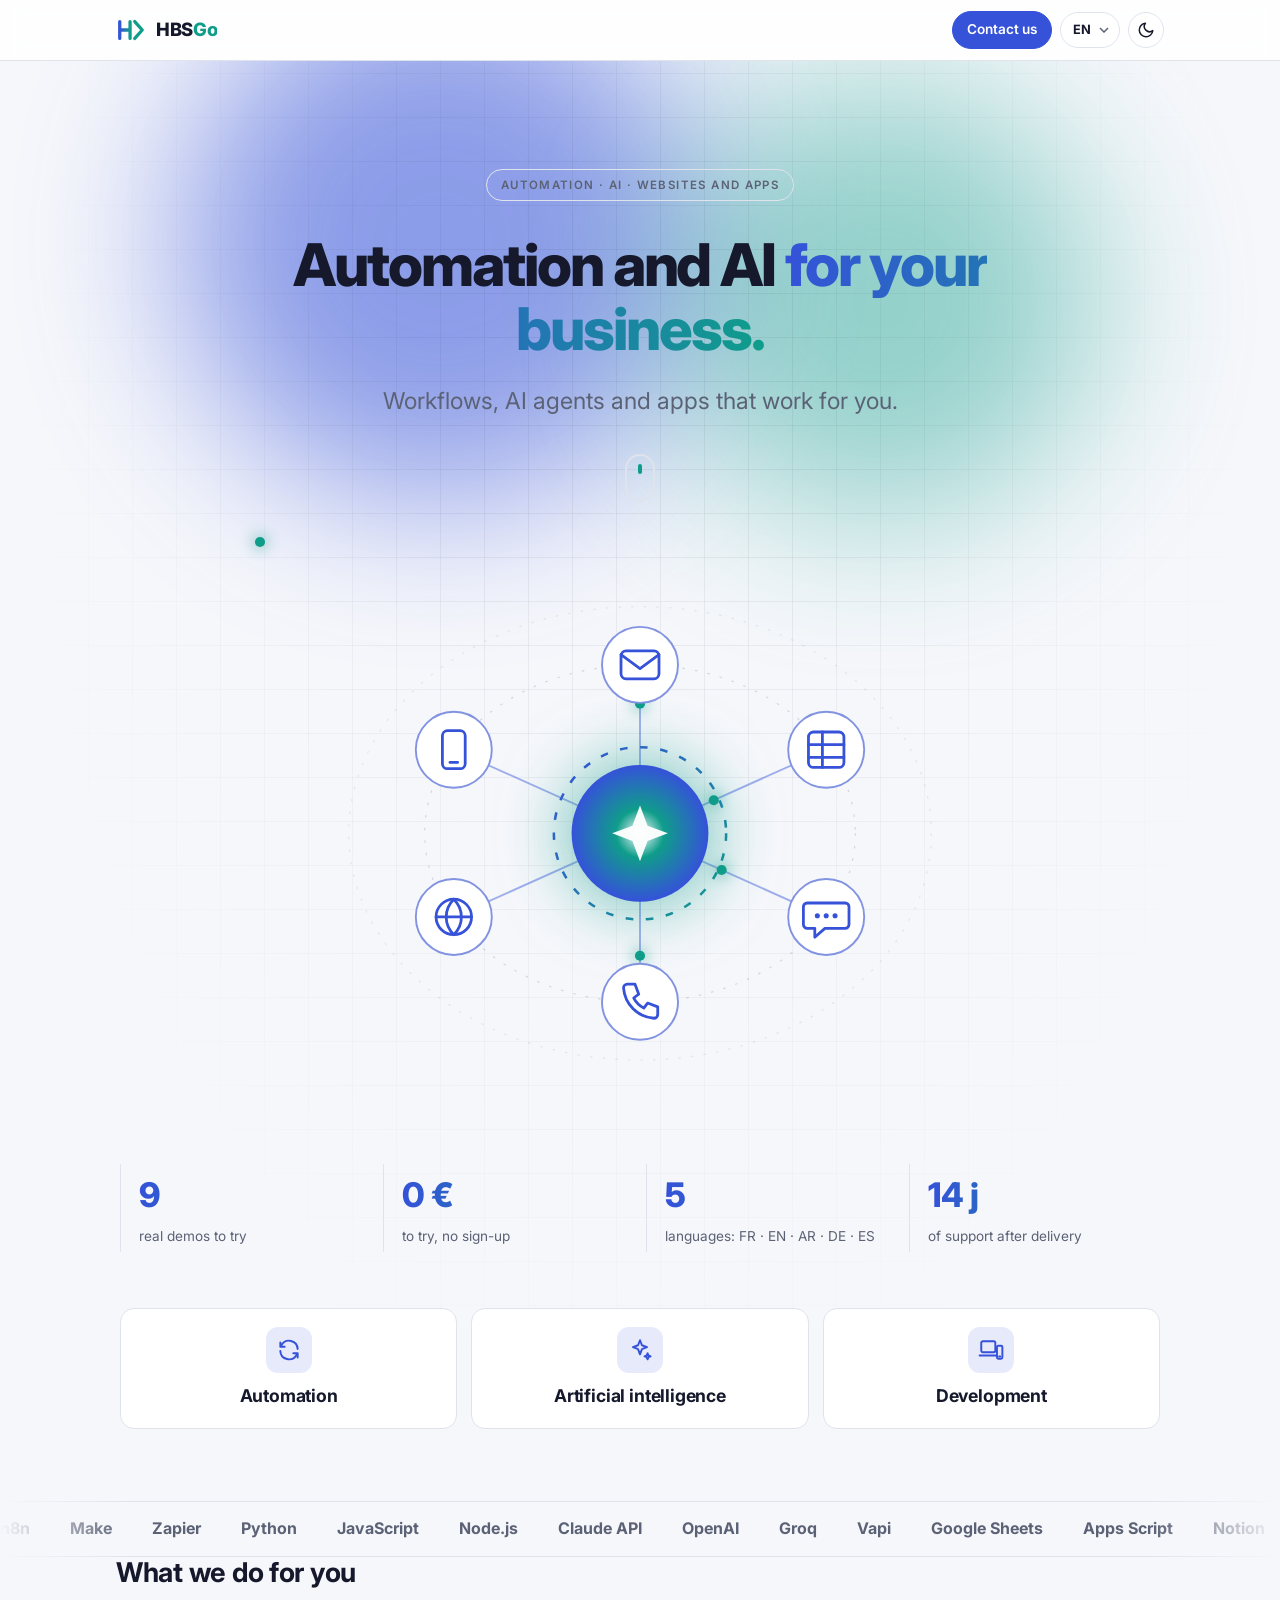
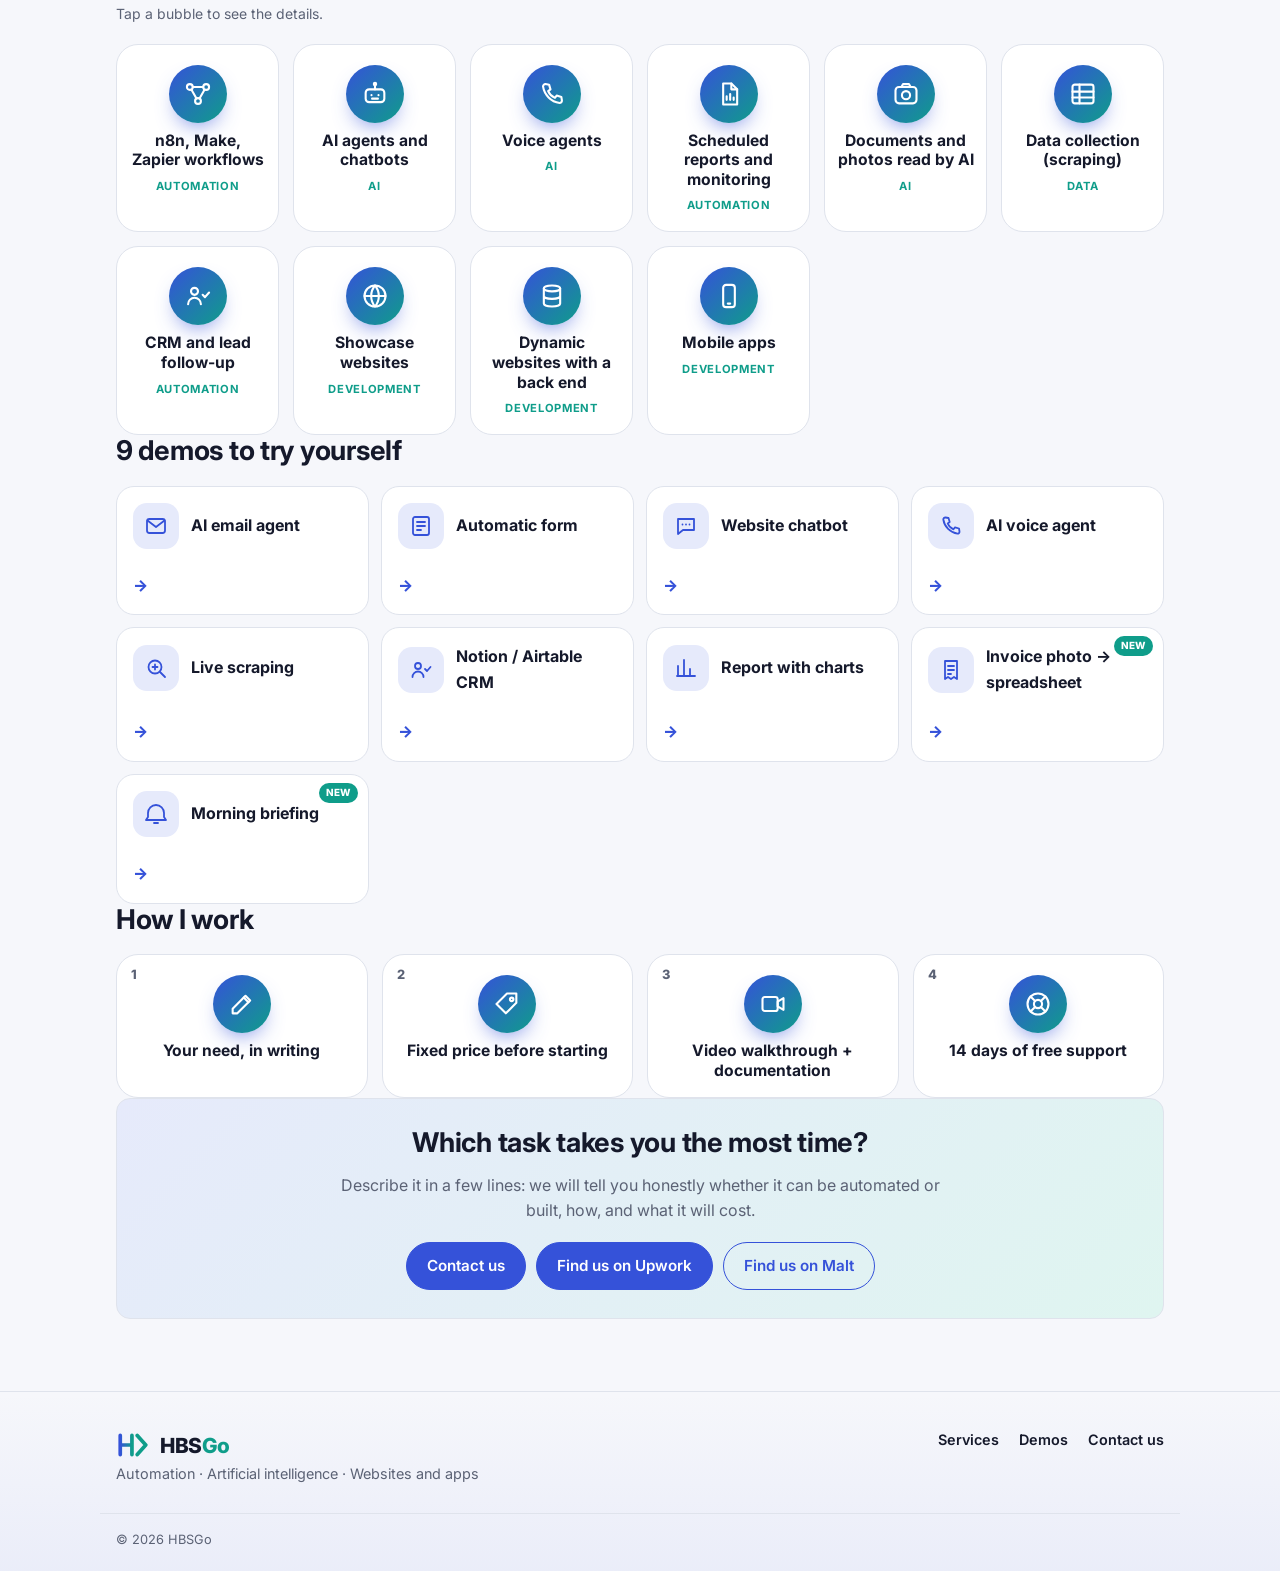
==== commit f3aab579: "Mobile : catégorie des bulles plus petite Co-Authored-By: Claude Opus 5.5 <noreply@anthropic.com>" ====
--- a/index.html
+++ b/index.html
@@ -191,7 +191,7 @@
     .pillar.compact p { max-height: 0; opacity: 0; overflow: hidden; transition: max-height .3s, opacity .3s; margin: 0; }
     .pillar.compact:hover p, .pillar.compact:focus-visible p { max-height: 90px; opacity: 1; margin-top: 4px; }
     @media (hover: none) { .pillar.compact p { max-height: none; opacity: 1; } }
-    @media (max-width: 560px) { .bubbles { grid-template-columns: repeat(2, minmax(0, 1fr)); gap: 10px; } .bubble summary { padding: 16px 8px 12px; } .b-ic { width: 48px; height: 48px; } .b-ic svg { width: 24px; height: 24px; } .b-t { font-size: .88rem; } .steps-ic { grid-template-columns: repeat(2, minmax(0, 1fr)); gap: 10px; } }
+    @media (max-width: 560px) { .bubbles { grid-template-columns: repeat(2, minmax(0, 1fr)); gap: 10px; } .bubble summary { padding: 16px 8px 12px; } .b-ic { width: 48px; height: 48px; } .b-ic svg { width: 24px; height: 24px; } .b-t { font-size: .88rem; } .b-cat { font-size: .6rem; letter-spacing: .03em; } .steps-ic { grid-template-columns: repeat(2, minmax(0, 1fr)); gap: 10px; } }
   </style>
 </head>
 <body data-root="./" data-title-key="home_title">
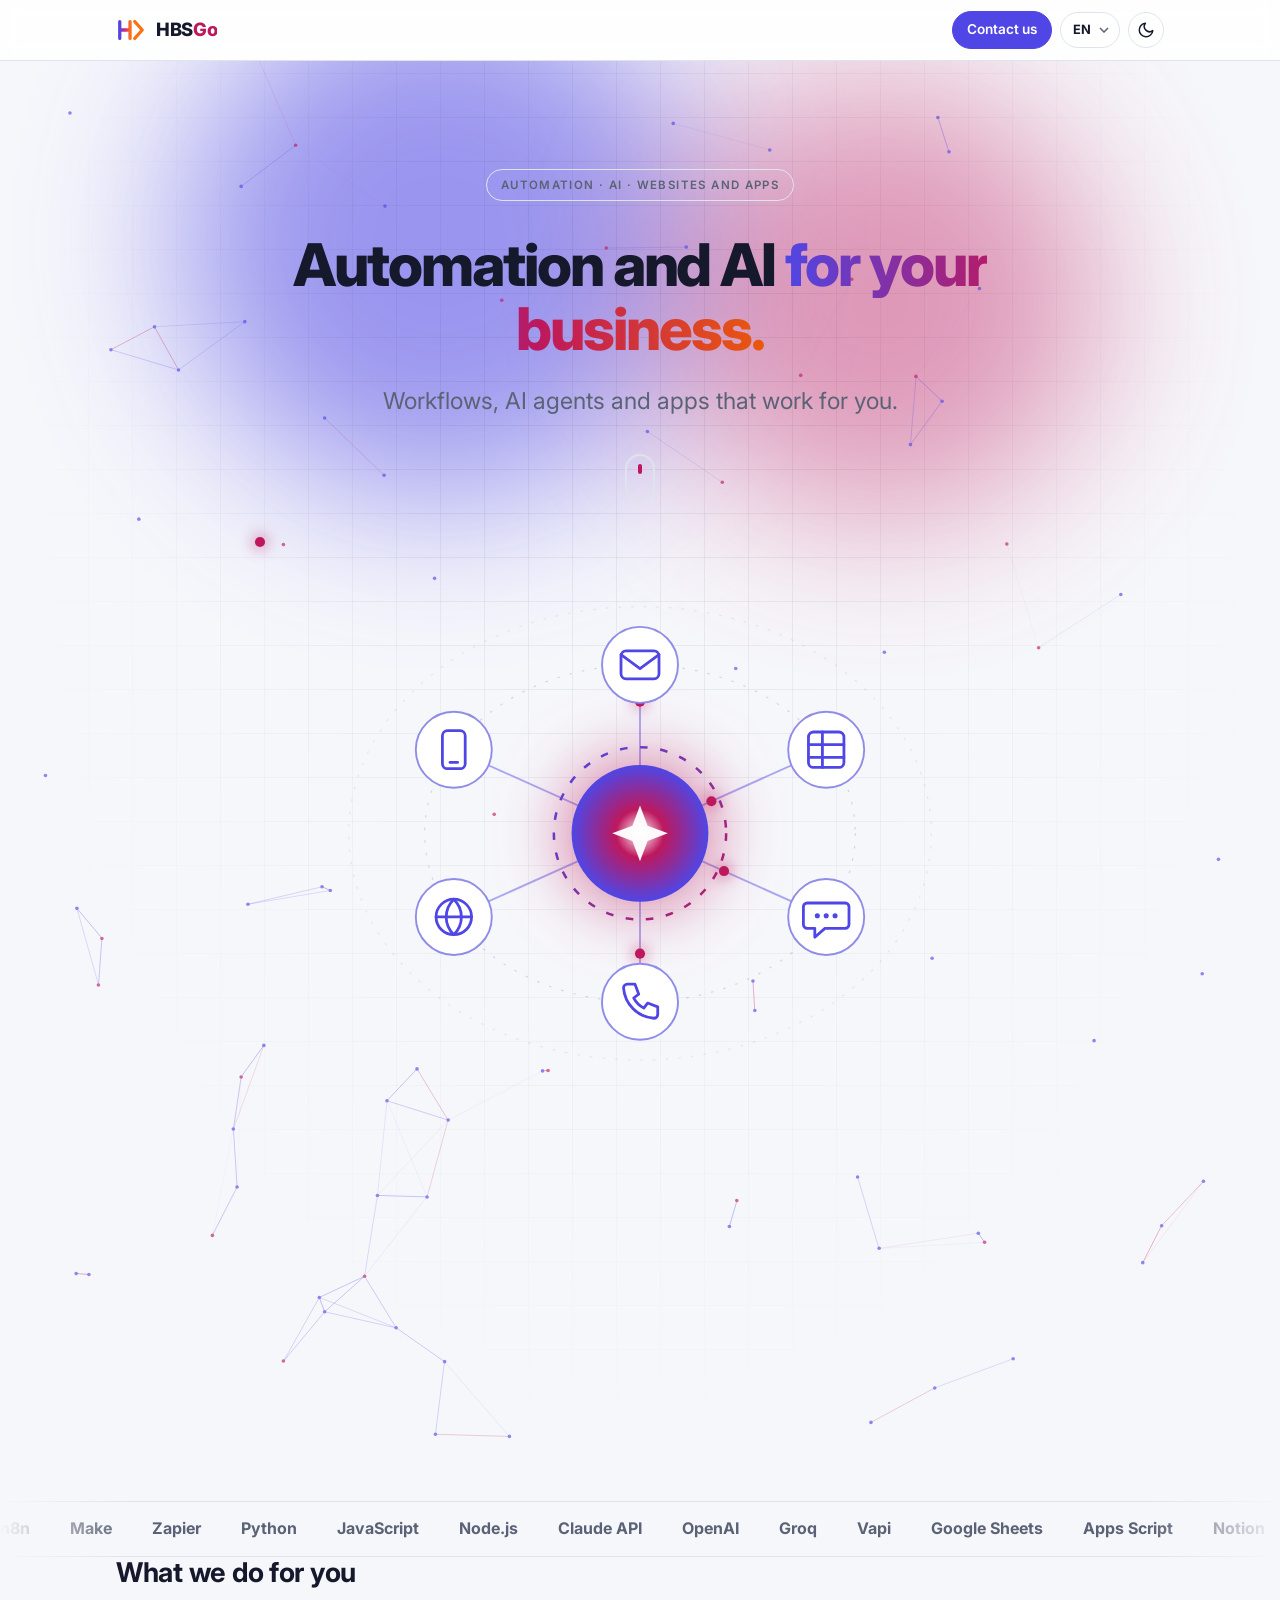
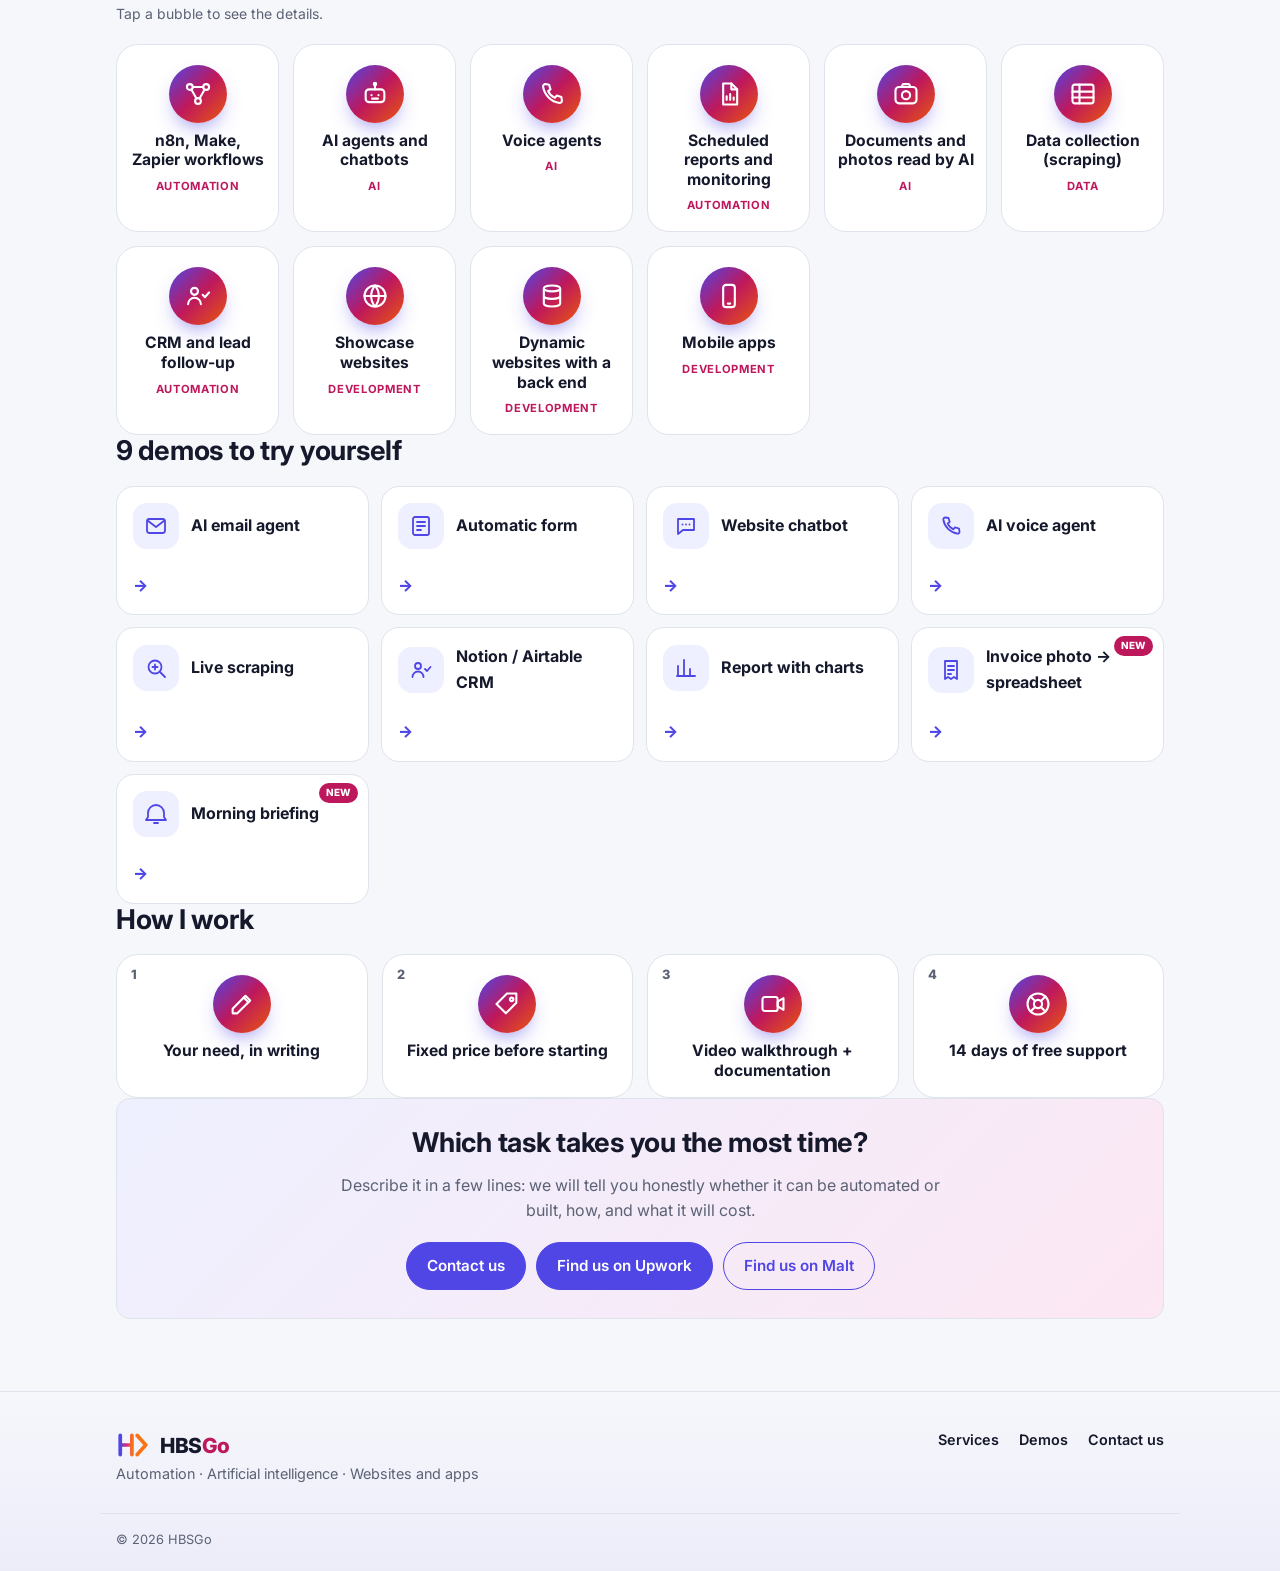
==== commit 5f6a8a41: "Nouvelles couleurs : indigo + rose + orange (site, logo, icône d'onglet, animations), contrastes vér" ====
--- a/index.html
+++ b/index.html
@@ -35,7 +35,7 @@
     .hero-grid { display: grid; gap: 32px; align-items: center; grid-template-columns: 1fr; }
     @media (min-width: 900px) { .hero-grid { grid-template-columns: 1.15fr .85fr; } }
     .hero h1 { max-width: none; font-size: clamp(2rem, 3.2vw + 1rem, 3.3rem); line-height: 1.08; letter-spacing: -.025em; }
-    .grad { background: linear-gradient(90deg, var(--primary), var(--accent)); -webkit-background-clip: text; background-clip: text; color: transparent; }
+    .grad { background: linear-gradient(90deg, var(--primary), var(--accent), var(--accent-2)); -webkit-background-clip: text; background-clip: text; color: transparent; }
     .btn-glow { box-shadow: 0 8px 24px -8px color-mix(in srgb, var(--primary) 70%, transparent); background: linear-gradient(90deg, var(--primary), color-mix(in srgb, var(--primary) 60%, var(--accent))); border-color: transparent; }
     .btn-glow:hover { filter: brightness(1.08); }
 
@@ -51,7 +51,7 @@
     .fstep small { color: var(--text-muted); font-size: .8rem; }
     .fic { flex: none; width: 38px; height: 38px; border-radius: 11px; display: inline-flex; align-items: center; justify-content: center; font-size: 1.1rem;
       background: var(--primary-soft); color: var(--primary); }
-    .fic.ai { background: linear-gradient(135deg, var(--primary), var(--accent)); color: #fff; }
+    .fic.ai { background: linear-gradient(135deg, var(--primary), var(--accent), var(--accent-2)); color: #fff; }
     .fic.ok { background: var(--success-soft); color: var(--success); }
     @keyframes pulse { 0%, 100% { border-color: var(--border); box-shadow: none; } 8%, 18% { border-color: var(--primary); box-shadow: 0 0 0 4px var(--primary-soft); } }
     .flow-badge { position: absolute; top: -12px; right: 16px; font-size: .72rem; font-weight: 700; letter-spacing: .03em; padding: 4px 10px; border-radius: 999px;
@@ -60,7 +60,7 @@
     .stats { list-style: none; padding: 0; margin: 34px 0 0; display: grid; gap: 12px; grid-template-columns: repeat(2, 1fr); }
     @media (min-width: 760px) { .stats { grid-template-columns: repeat(4, 1fr); } }
     .stats li { background: color-mix(in srgb, var(--bg-elev) 85%, transparent); border: 1px solid var(--border); border-radius: 14px; padding: 14px 16px; }
-    .stats b { display: block; font-size: 1.5rem; font-weight: 800; background: linear-gradient(90deg, var(--primary), var(--accent)); -webkit-background-clip: text; background-clip: text; color: transparent; }
+    .stats b { display: block; font-size: 1.5rem; font-weight: 800; background: linear-gradient(90deg, var(--primary), var(--accent), var(--accent-2)); -webkit-background-clip: text; background-clip: text; color: transparent; }
     .stats span { color: var(--text-muted); font-size: .85rem; }
 
     .marquee { margin-top: 40px; border-block: 1px solid var(--border); overflow: hidden; padding: 14px 0; mask-image: linear-gradient(90deg, transparent, #000 10%, #000 90%, transparent); -webkit-mask-image: linear-gradient(90deg, transparent, #000 10%, #000 90%, transparent); }
@@ -159,7 +159,7 @@
     .bubble summary, .step-ic summary { list-style: none; cursor: pointer; display: grid; justify-items: center; text-align: center; gap: 8px; padding: 20px 12px 16px; }
     .bubble summary::-webkit-details-marker, .step-ic summary::-webkit-details-marker { display: none; }
     .b-ic { width: 58px; height: 58px; border-radius: 50%; display: inline-flex; align-items: center; justify-content: center; color: #fff;
-      background: linear-gradient(135deg, var(--primary), var(--accent)); box-shadow: 0 10px 22px -10px color-mix(in srgb, var(--primary) 80%, transparent); }
+      background: linear-gradient(135deg, var(--primary), var(--accent), var(--accent-2)); box-shadow: 0 10px 22px -10px color-mix(in srgb, var(--primary) 80%, transparent); }
     .b-ic svg { width: 28px; height: 28px; }
     .b-t { font-weight: 700; font-size: .98rem; line-height: 1.25; }
     .b-cat { font-size: .7rem; font-weight: 700; letter-spacing: .06em; text-transform: uppercase; color: var(--accent); }
@@ -174,7 +174,7 @@
     .tile-demo:hover { text-decoration: none; transform: translateY(-3px); border-color: color-mix(in srgb, var(--primary) 55%, var(--border)); box-shadow: 0 14px 30px -16px color-mix(in srgb, var(--primary) 60%, transparent); }
     .td-ic { width: 46px; height: 46px; border-radius: 14px; display: inline-flex; align-items: center; justify-content: center; background: var(--primary-soft); color: var(--primary); transition: background .2s, color .2s; }
     .td-ic svg { width: 24px; height: 24px; }
-    .tile-demo:hover .td-ic { background: linear-gradient(135deg, var(--primary), var(--accent)); color: #fff; }
+    .tile-demo:hover .td-ic { background: linear-gradient(135deg, var(--primary), var(--accent), var(--accent-2)); color: #fff; }
     .td-t { font-weight: 700; }
     .td-new { position: absolute; top: 8px; inset-inline-end: 10px; font-size: .62rem; font-weight: 800; letter-spacing: .05em; text-transform: uppercase; background: var(--accent); color: #fff; padding: 2px 7px; border-radius: 999px; }
     .td-go { color: var(--primary); font-weight: 800; transition: transform .2s; }
@@ -760,7 +760,7 @@
     (function () {
       var c = document.getElementById('net');
       if (!c || !c.getContext || matchMedia('(prefers-reduced-motion: reduce)').matches) return;
-      var g = c.getContext('2d'), dpr = Math.min(2, window.devicePixelRatio || 1), W = 0, H = 0, pts = [], mouse = { x: -9999, y: -9999 }, visible = true, col = '#3552d9', col2 = '#0f9d8a';
+      var g = c.getContext('2d'), dpr = Math.min(2, window.devicePixelRatio || 1), W = 0, H = 0, pts = [], mouse = { x: -9999, y: -9999 }, visible = true, col = '#4f46e5', col2 = '#db2777';
       function couleurs() { var cs = getComputedStyle(document.documentElement); col = cs.getPropertyValue('--primary').trim() || col; col2 = cs.getPropertyValue('--accent').trim() || col2; }
       function taille() {
         var r = c.getBoundingClientRect(); W = r.width; H = r.height; c.width = W * dpr; c.height = H * dpr; g.setTransform(dpr, 0, 0, dpr, 0, 0);
--- a/style.css
+++ b/style.css
@@ -11,12 +11,13 @@
   --text: #15192b;
   --text-muted: #5b6275;
   --border: #dfe3ec;
-  --primary: #3552d9;
-  --primary-hover: #2a43b8;
-  --primary-soft: #e6eafb;
+  --primary: #4f46e5;
+  --primary-hover: #4338ca;
+  --primary-soft: #eef0ff;
   --on-primary: #ffffff;
-  --accent: #0f9d8a;
-  --accent-soft: #dff5f0;
+  --accent: #be185d;
+  --accent-2: #ea580c;
+  --accent-soft: #fce7f3;
   --warn: #b45309;
   --warn-soft: #fff3df;
   --danger: #c2410c;
@@ -40,12 +41,13 @@
     --text: #e9ecf5;
     --text-muted: #a0a8c0;
     --border: #2a3049;
-    --primary: #7c93ff;
-    --primary-hover: #93a6ff;
-    --primary-soft: #232b4e;
+    --primary: #818cf8;
+    --primary-hover: #a5b4fc;
+    --primary-soft: #26284f;
     --on-primary: #0f1220;
-    --accent: #3fd0b9;
-    --accent-soft: #163a36;
+    --accent: #f472b6;
+    --accent-2: #fb923c;
+    --accent-soft: #3b1a2e;
     --warn: #f5b04c;
     --warn-soft: #3a2b12;
     --danger: #ff8a5b;
@@ -63,12 +65,13 @@
   --text: #e9ecf5;
   --text-muted: #a0a8c0;
   --border: #2a3049;
-  --primary: #7c93ff;
-  --primary-hover: #93a6ff;
-  --primary-soft: #232b4e;
+  --primary: #818cf8;
+  --primary-hover: #a5b4fc;
+  --primary-soft: #26284f;
   --on-primary: #0f1220;
-  --accent: #3fd0b9;
-  --accent-soft: #163a36;
+  --accent: #f472b6;
+    --accent-2: #fb923c;
+  --accent-soft: #3b1a2e;
   --warn: #f5b04c;
   --warn-soft: #3a2b12;
   --danger: #ff8a5b;
@@ -122,7 +125,7 @@
 .header-inner { display: flex; align-items: center; justify-content: space-between; gap: 12px; height: 60px; }
 .brand { display: flex; align-items: center; gap: 10px; font-weight: 700; color: var(--text); white-space: nowrap; overflow: hidden; text-overflow: ellipsis; }
 .brand:hover { text-decoration: none; }
-.brand-dot { width: 12px; height: 12px; border-radius: 50%; background: linear-gradient(135deg, var(--primary), var(--accent)); flex: none; }
+.brand-dot { width: 12px; height: 12px; border-radius: 50%; background: linear-gradient(135deg, var(--primary), var(--accent), var(--accent-2)); flex: none; }
 .header-actions { display: flex; align-items: center; gap: 8px; flex: none; }
 .lang-switch { display: inline-flex; border: 1px solid var(--border); border-radius: 999px; overflow: hidden; background: var(--bg-elev); }
 .lang-switch button {
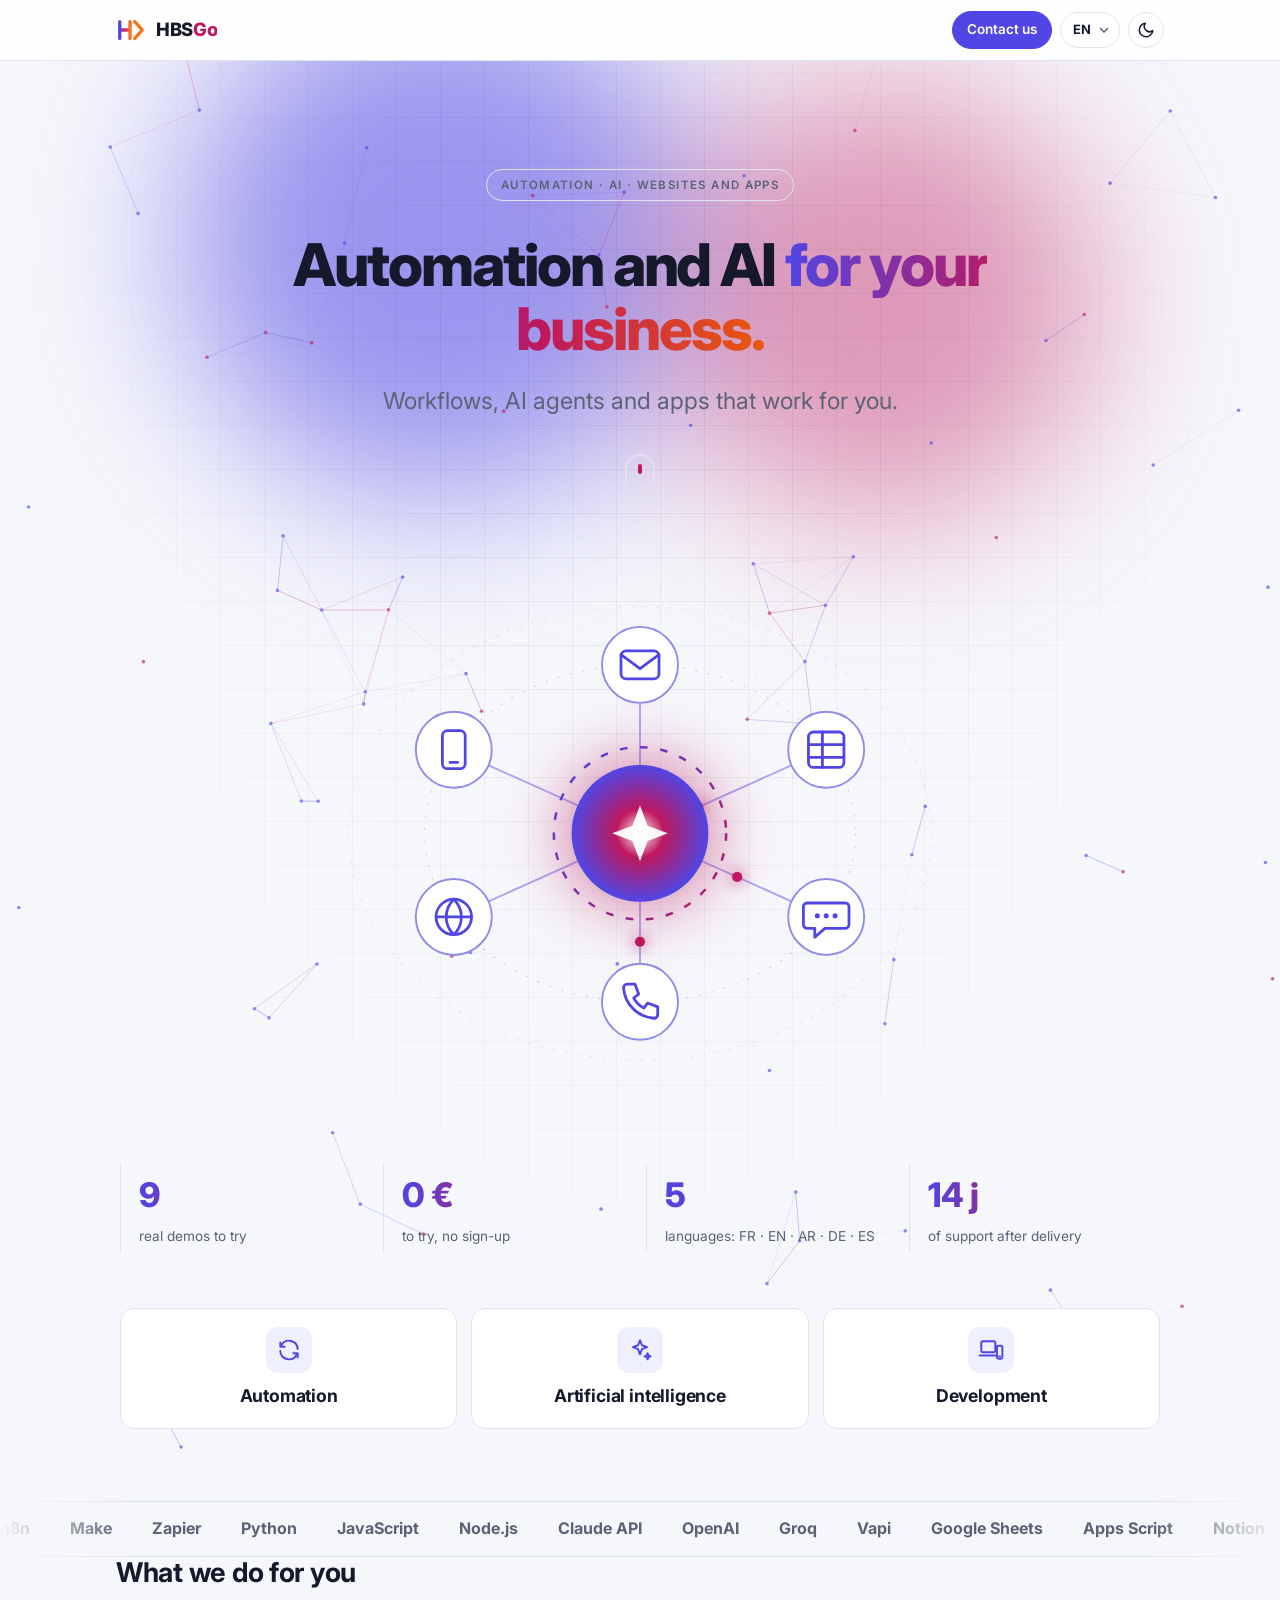
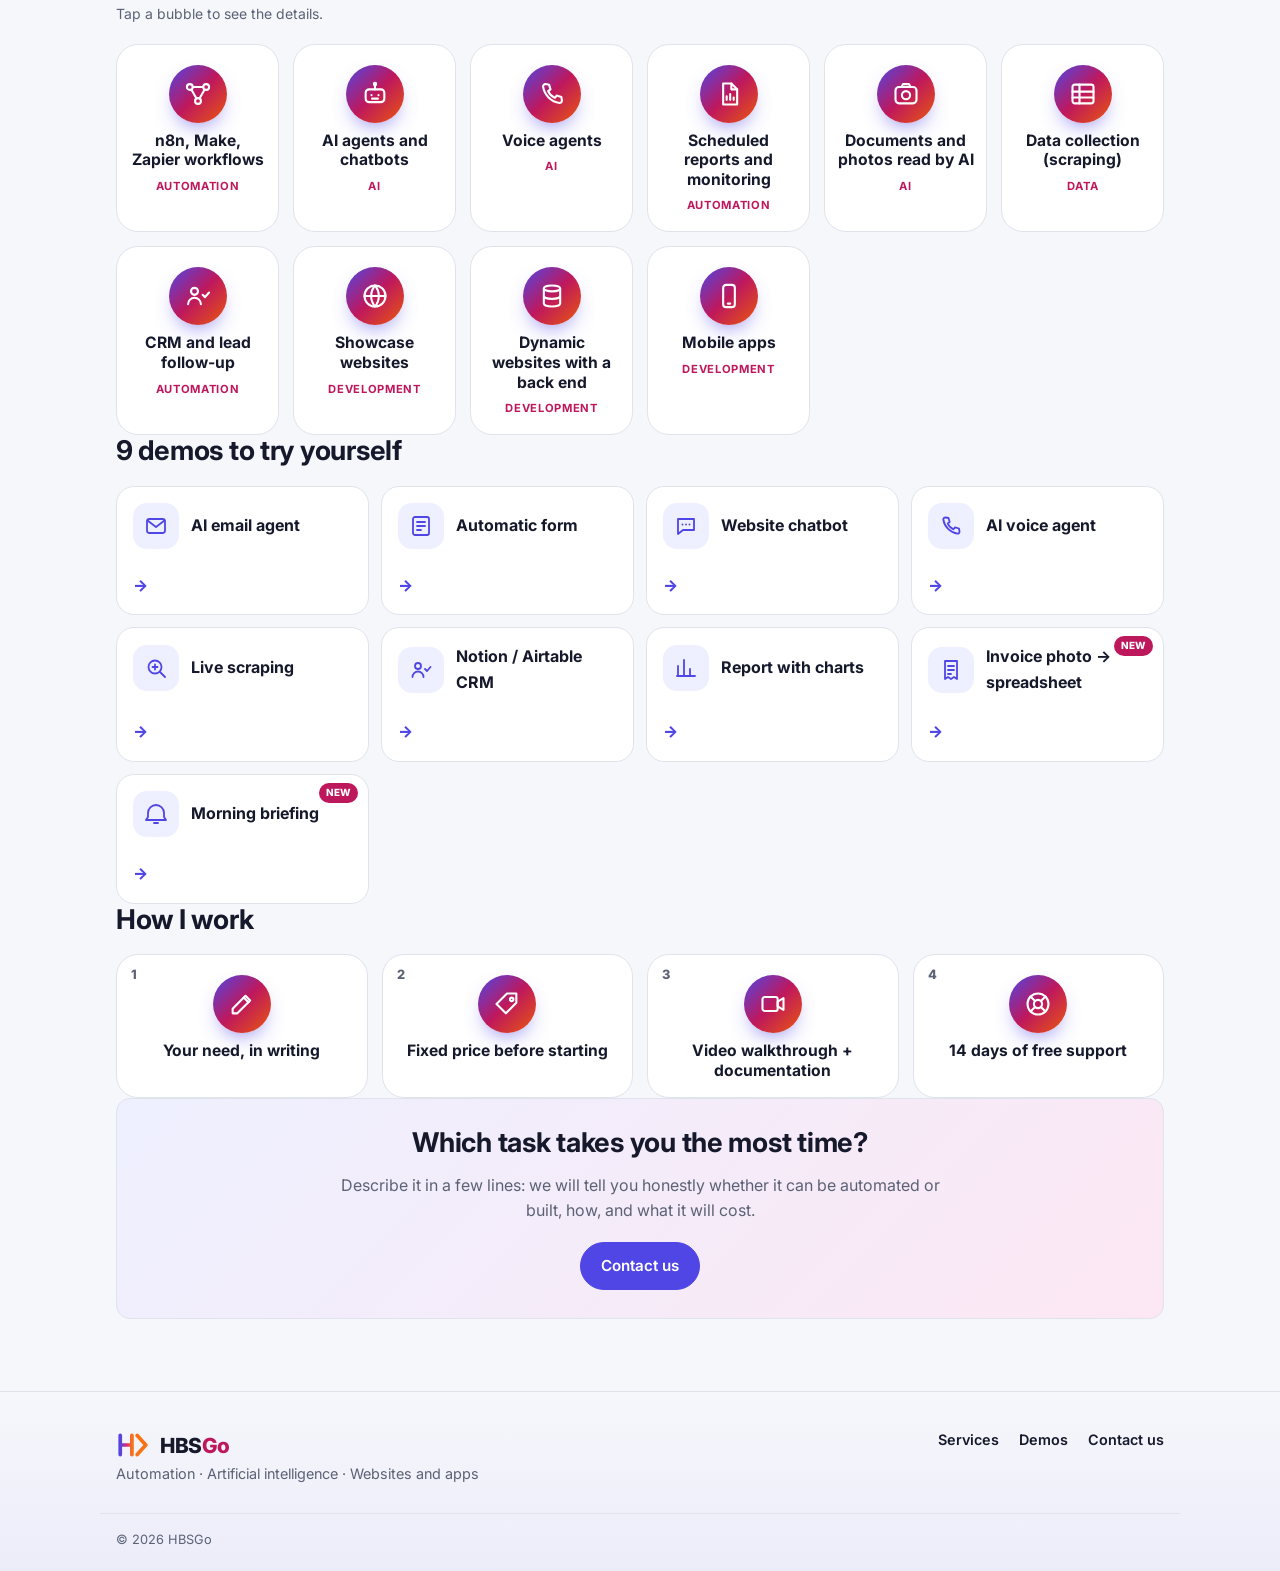
==== commit ad7cf759: "Boutons Upwork et Malt retirés de toutes les pages (seul « Contactez-nous » reste) Co-Authored-By: C" ====
--- a/index.html
+++ b/index.html
@@ -297,8 +297,6 @@
         <h2 data-i18n="home_contact_title"></h2>
         <p data-i18n="home_contact_text"></p>
         <div class="btns">
-          <a class="btn" data-cta-upwork data-i18n="cta_upwork"></a>
-          <a class="btn btn-outline" data-cta-malt data-i18n="cta_malt"></a>
         </div>
       </div>
     </section>
--- a/style.css
+++ b/style.css
@@ -370,3 +370,6 @@
 [dir="rtl"] .brand, [dir="rtl"] .brand-name, [dir="rtl"] code, [dir="rtl"] input[type="email"], [dir="rtl"] input[type="tel"], [dir="rtl"] input[type="url"] { direction: ltr; }
 
 @media (max-width: 420px) { .nav-contact { padding: 6px 10px; font-size: .78rem; } .header-actions { gap: 6px; } .theme-btn { width: 32px; height: 32px; } .brand-name { font-size: 1rem; } .lang-select { padding: 6px 22px 6px 9px; background-position: right 7px center; } }
+
+/* un élément masqué reste masqué, même si son style lui donne un display (ex. .btn) */
+[hidden] { display: none !important; }
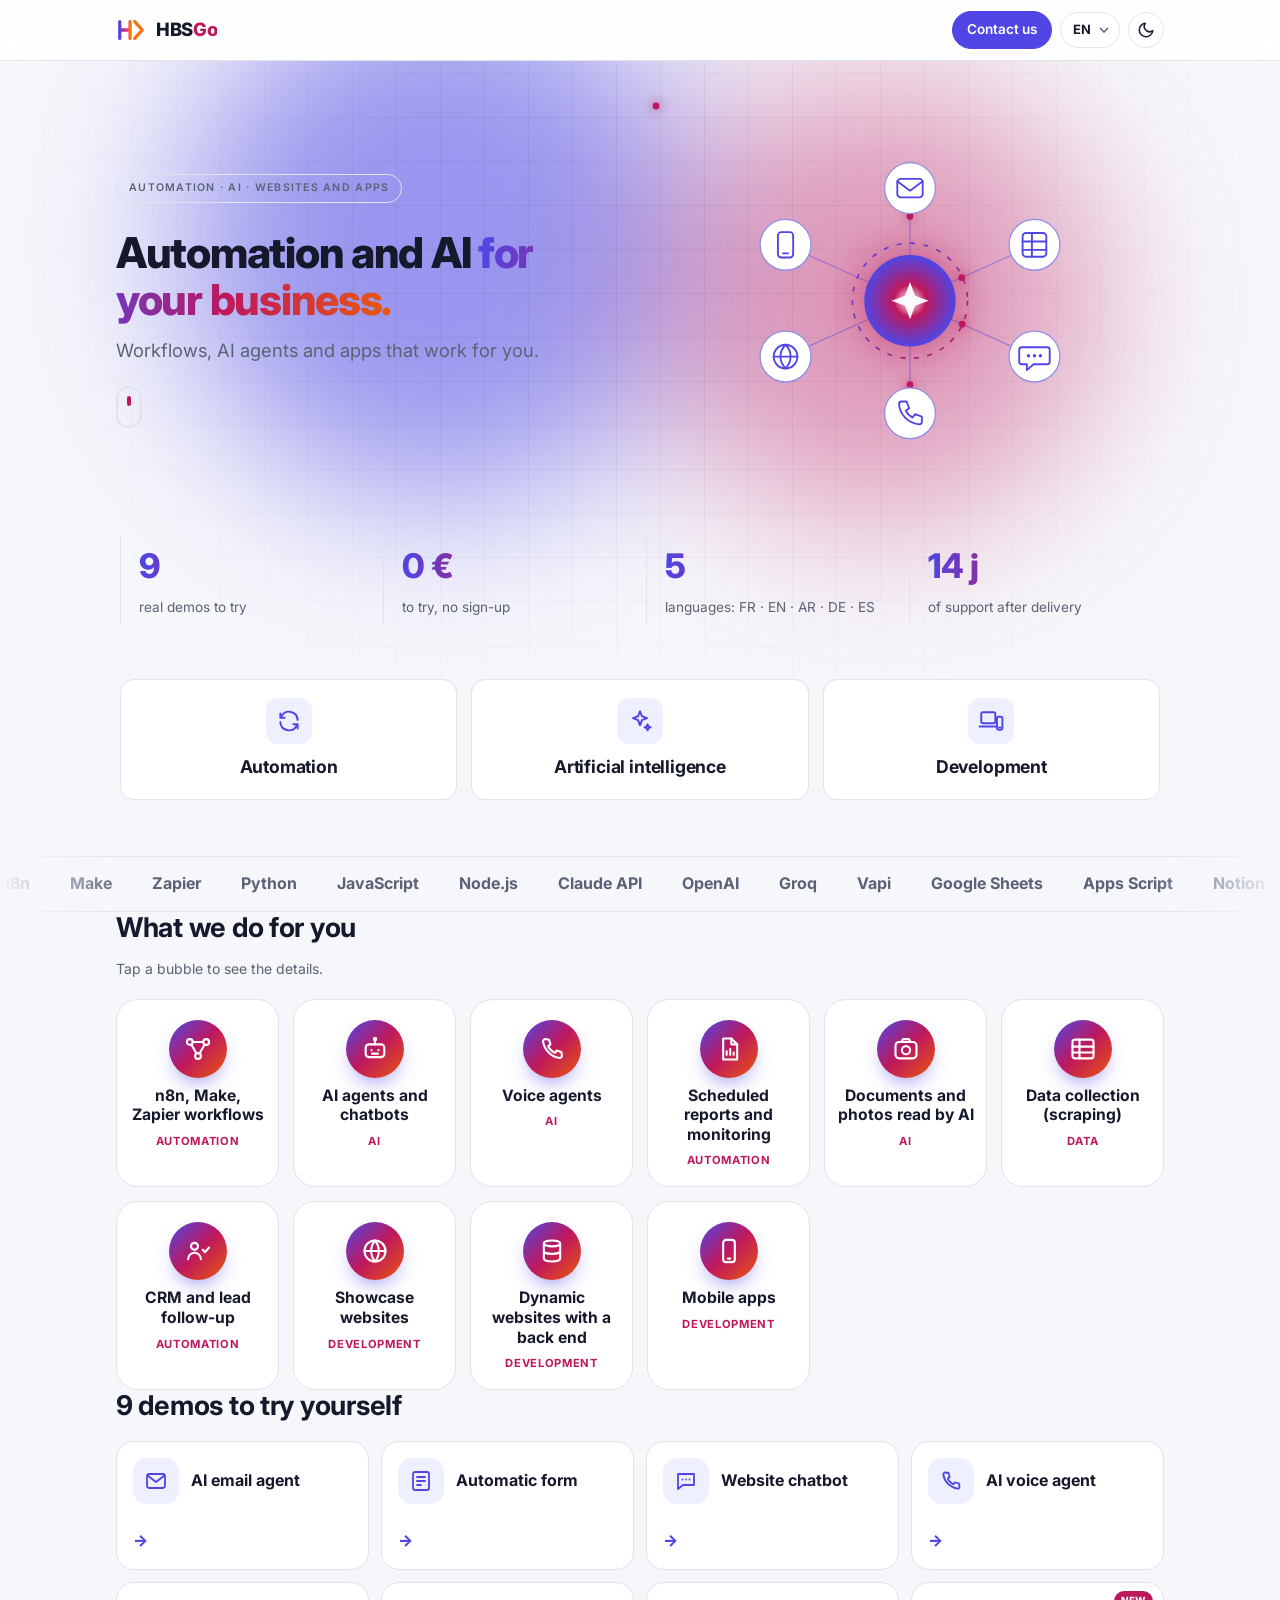
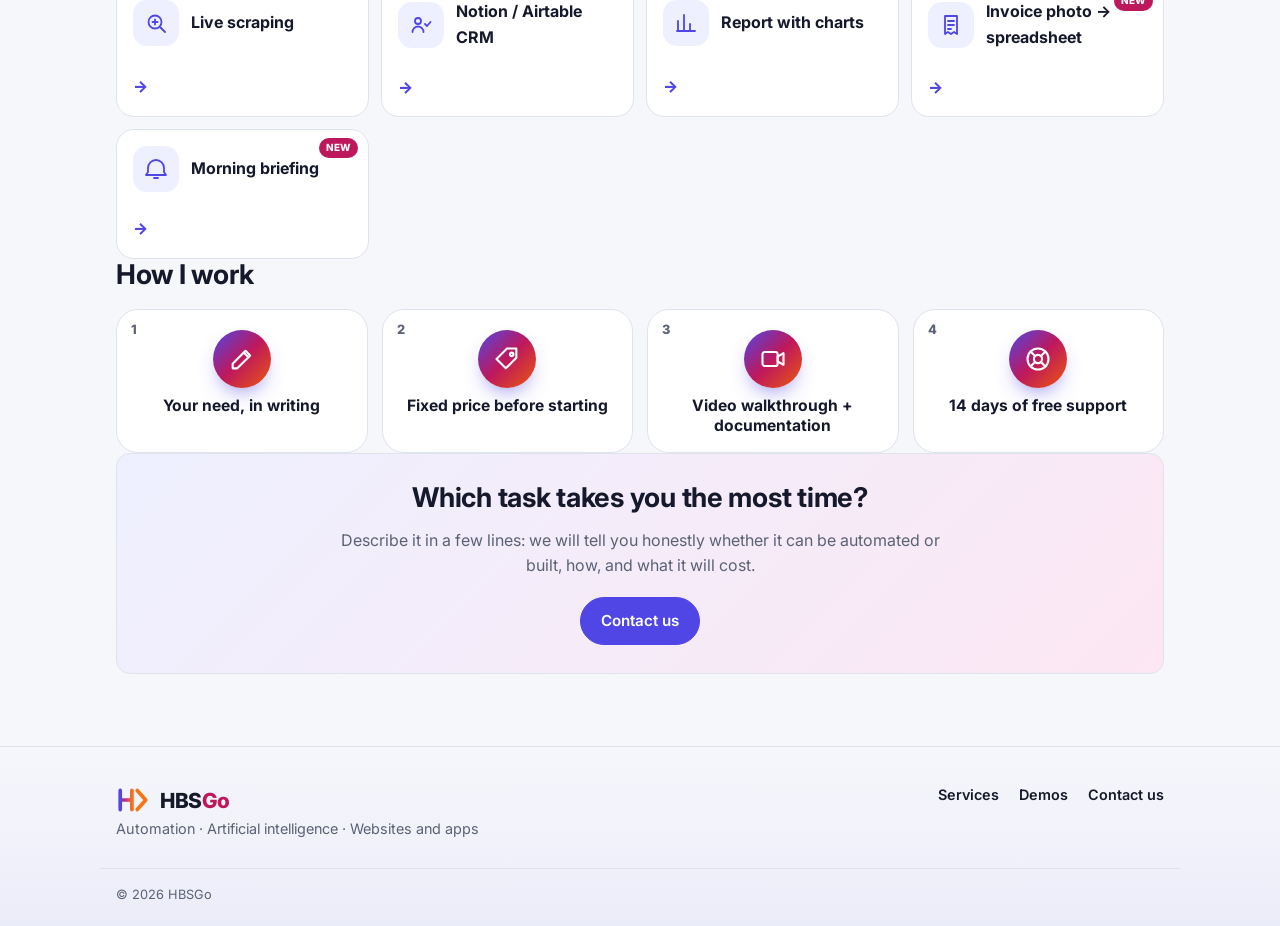
==== commit 2e3731b1: "Accueil : titre plus petit, image animée visible dès l'arrivée (à droite sur ordinateur) Co-Authored" ====
--- a/index.html
+++ b/index.html
@@ -192,6 +192,19 @@
     .pillar.compact:hover p, .pillar.compact:focus-visible p { max-height: 90px; opacity: 1; margin-top: 4px; }
     @media (hover: none) { .pillar.compact p { max-height: none; opacity: 1; } }
     @media (max-width: 560px) { .bubbles { grid-template-columns: repeat(2, minmax(0, 1fr)); gap: 10px; } .bubble summary { padding: 16px 8px 12px; } .b-ic { width: 48px; height: 48px; } .b-ic svg { width: 24px; height: 24px; } .b-t { font-size: .88rem; } .b-cat { font-size: .6rem; letter-spacing: .03em; } .steps-ic { grid-template-columns: repeat(2, minmax(0, 1fr)); gap: 10px; } }
+    /* ---- premier écran : texte compact + image animée visible tout de suite ---- */
+    .hero { padding-top: clamp(24px, 5vh, 56px); padding-bottom: 16px; }
+    .hero h1 { font-size: clamp(1.7rem, 2.2vw + .9rem, 2.9rem); line-height: 1.12; letter-spacing: -.03em; max-width: 18ch; margin-top: 12px; }
+    .hero .lead { font-size: clamp(1rem, .3vw + .95rem, 1.15rem); margin-top: 12px; max-width: 38ch; }
+    .hero .eyebrow { font-size: .66rem; padding: 5px 12px; }
+    .scroll-cue { margin-top: 20px; width: 26px; height: 42px; }
+    .visual { max-width: 380px; margin: 18px auto 0; }
+    @media (min-width: 900px) {
+      .hero-center { grid-template-columns: 1fr 1fr; align-items: center; text-align: start; justify-items: stretch; gap: 32px; }
+      .hero-text { justify-items: start; }
+      .hero h1, .hero .lead { margin-inline: 0; }
+      .visual { max-width: 520px; margin: 0; justify-self: end; width: 100%; }
+    }
   </style>
 </head>
 <body data-root="./" data-title-key="home_title">
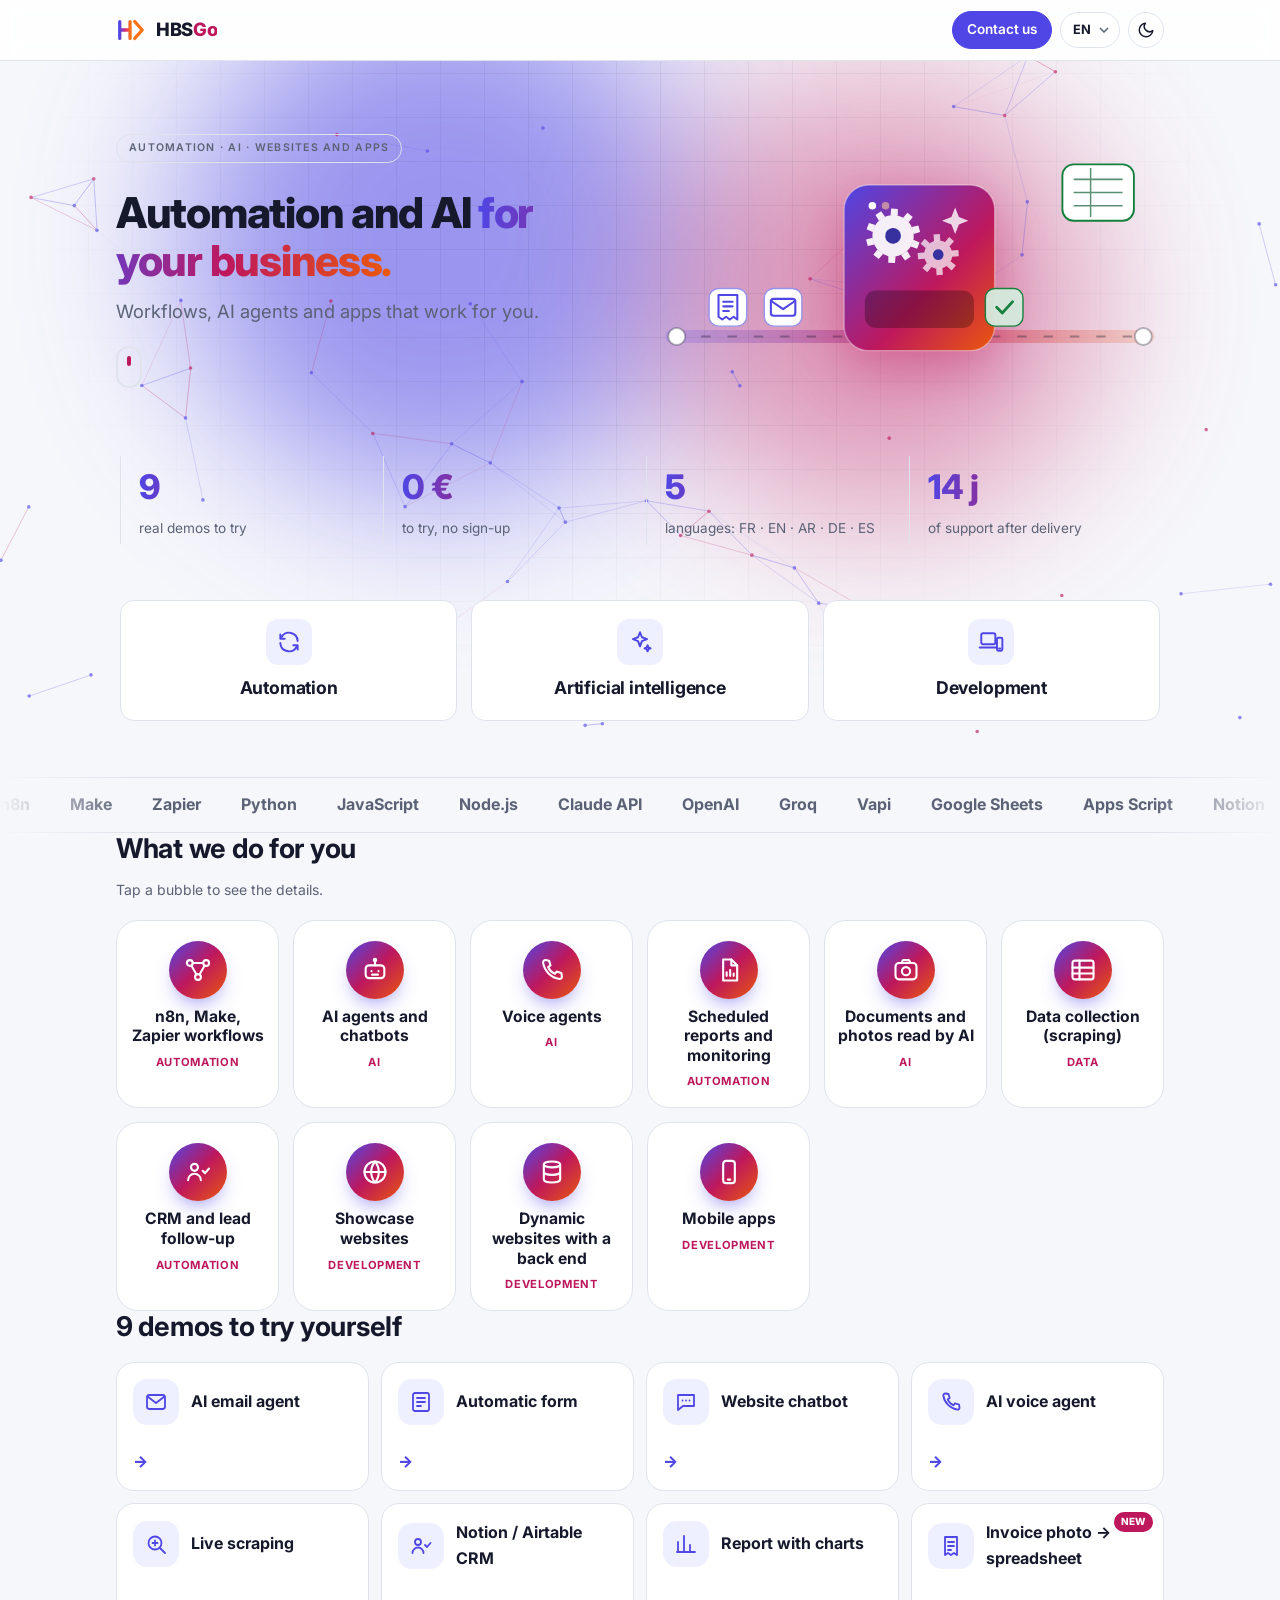
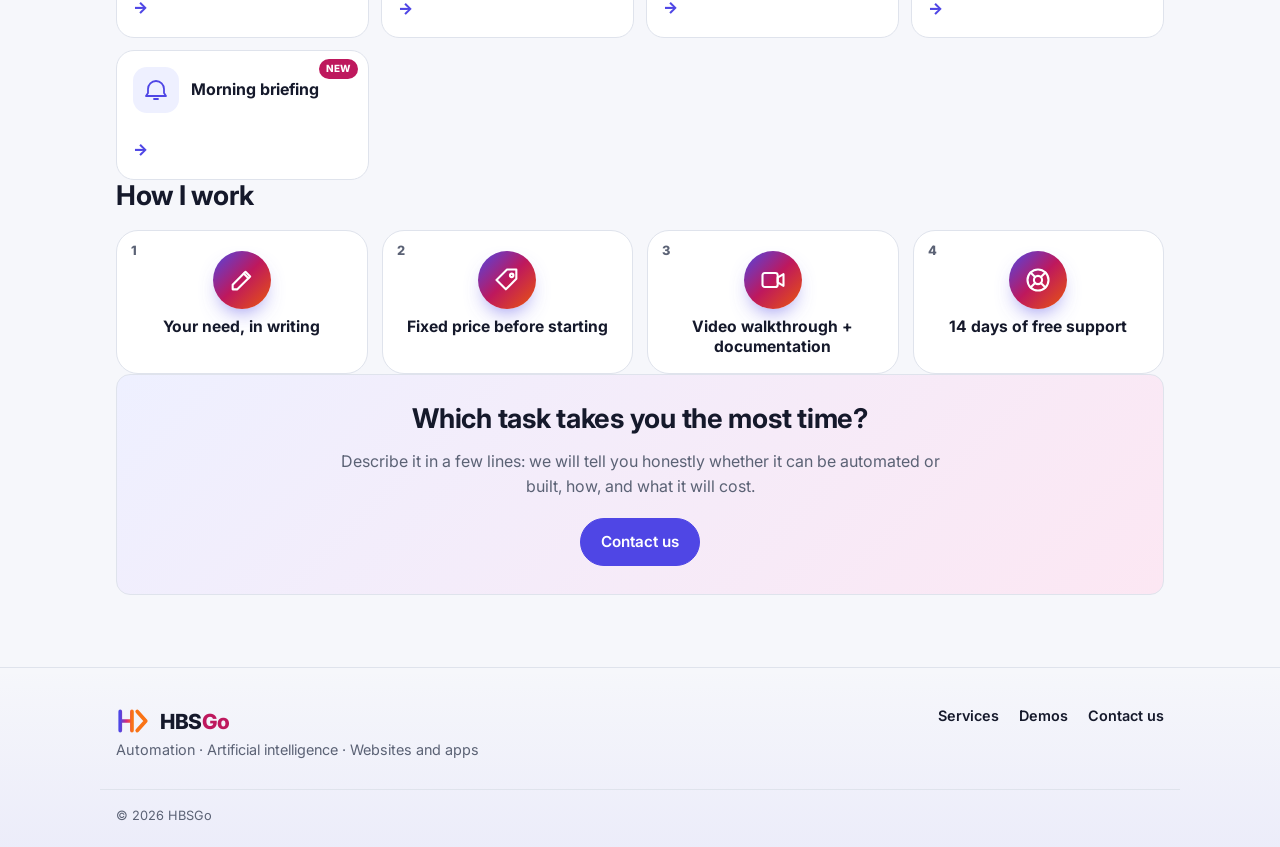
==== commit 96a494b4: "Accueil : illustration animée « usine d'automatisation » (tapis roulant, engrenages, tâches validées" ====
--- a/index.html
+++ b/index.html
@@ -205,6 +205,24 @@
       .hero h1, .hero .lead { margin-inline: 0; }
       .visual { max-width: 520px; margin: 0; justify-self: end; width: 100%; }
     }
+    /* ---- illustration « usine d'automatisation » ---- */
+    .usine { max-width: 560px; }
+    .u-belt { stroke: color-mix(in srgb, var(--text) 35%, transparent); stroke-width: 2; stroke-dasharray: 10 18; fill: none; }
+    .u-roll { fill: var(--bg-elev); stroke: color-mix(in srgb, var(--text) 30%, transparent); stroke-width: 2; }
+    .u-card-bg { fill: var(--bg-elev); stroke: color-mix(in srgb, var(--primary) 50%, var(--border)); stroke-width: 1.5; }
+    .u-ic { fill: none; stroke: var(--primary); stroke-width: 2.2; stroke-linecap: round; stroke-linejoin: round; }
+    .u-card-ok { fill: color-mix(in srgb, var(--success) 18%, var(--bg-elev)); stroke: var(--success); stroke-width: 1.5; }
+    .u-check { fill: none; stroke: var(--success); stroke-width: 3; stroke-linecap: round; stroke-linejoin: round; }
+    .u-machine { filter: drop-shadow(0 18px 30px color-mix(in srgb, var(--accent) 45%, transparent)); }
+    .u-shine { fill: none; stroke: rgba(255, 255, 255, .35); stroke-width: 1.5; }
+    .u-door { fill: rgba(0, 0, 0, .28); }
+    .u-gear path, .u-gear circle { fill: rgba(255, 255, 255, .92); }
+    .u-gear.g2 path, .u-gear.g2 circle { fill: rgba(255, 255, 255, .7); }
+    .u-hole { fill: color-mix(in srgb, var(--primary) 70%, #000) !important; }
+    .u-spark { fill: #fff; }
+    .u-led { fill: #fff; } .u-led.l2 { fill: #ffd29a; }
+    .u-db-bg { fill: var(--bg-elev); stroke: var(--success); stroke-width: 2; }
+    .u-db-lines { fill: none; stroke: color-mix(in srgb, var(--success) 70%, var(--text)); stroke-width: 1.6; opacity: .7; }
   </style>
 </head>
 <body data-root="./" data-title-key="home_title">
@@ -221,23 +239,36 @@
             <p class="lead" data-i18n="home_lead"></p>
             <a class="scroll-cue" href="#services" data-i18n-aria="home_scroll"><span></span></a>
           </div>
-        <div class="visual" aria-hidden="true">
-          <svg viewBox="0 0 600 460" class="visual-svg">
+        <div class="visual usine" aria-hidden="true">
+          <svg viewBox="0 0 540 330" class="visual-svg">
             <defs>
-              <radialGradient id="core" cx="50%" cy="50%" r="50%"><stop offset="0" stop-color="#fff"/><stop offset=".35" stop-color="var(--accent)"/><stop offset="1" stop-color="var(--primary)"/></radialGradient>
-              <linearGradient id="ring" x1="0" y1="0" x2="1" y2="1"><stop offset="0" stop-color="var(--primary)"/><stop offset="1" stop-color="var(--accent)"/></linearGradient>
+              <linearGradient id="uMach" x1="0" y1="0" x2="1" y2="1"><stop offset="0" stop-color="var(--primary)"/><stop offset=".6" stop-color="var(--accent)"/><stop offset="1" stop-color="var(--accent-2)"/></linearGradient>
+              <linearGradient id="uBelt" x1="0" y1="0" x2="1" y2="0"><stop offset="0" stop-color="var(--primary)" stop-opacity=".15"/><stop offset=".5" stop-color="var(--accent)" stop-opacity=".5"/><stop offset="1" stop-color="var(--accent-2)" stop-opacity=".15"/></linearGradient>
             </defs>
-            <ellipse class="v-orbit" cx="300" cy="230" rx="170" ry="133"/>
-            <ellipse class="v-orbit o2" cx="300" cy="230" rx="230" ry="179"/>
-            <path id="lk0" class="v-link" d="M300 230 L300 97"/><path id="lk1" class="v-link" d="M300 230 L447 164"/><path id="lk2" class="v-link" d="M300 230 L447 296"/><path id="lk3" class="v-link" d="M300 230 L300 363"/><path id="lk4" class="v-link" d="M300 230 L153 296"/><path id="lk5" class="v-link" d="M300 230 L153 164"/>
-            <circle r="4" class="v-pulse"><animateMotion dur="2.6s" begin="0.00s" repeatCount="indefinite" keyPoints="0;1" keyTimes="0;1" calcMode="linear"><mpath href="#lk0"/></animateMotion></circle><circle r="4" class="v-pulse"><animateMotion dur="2.6s" begin="0.43s" repeatCount="indefinite" keyPoints="1;0" keyTimes="0;1" calcMode="linear"><mpath href="#lk1"/></animateMotion></circle><circle r="4" class="v-pulse"><animateMotion dur="2.6s" begin="0.86s" repeatCount="indefinite" keyPoints="0;1" keyTimes="0;1" calcMode="linear"><mpath href="#lk2"/></animateMotion></circle><circle r="4" class="v-pulse"><animateMotion dur="2.6s" begin="1.29s" repeatCount="indefinite" keyPoints="1;0" keyTimes="0;1" calcMode="linear"><mpath href="#lk3"/></animateMotion></circle><circle r="4" class="v-pulse"><animateMotion dur="2.6s" begin="1.72s" repeatCount="indefinite" keyPoints="0;1" keyTimes="0;1" calcMode="linear"><mpath href="#lk4"/></animateMotion></circle><circle r="4" class="v-pulse"><animateMotion dur="2.6s" begin="2.15s" repeatCount="indefinite" keyPoints="1;0" keyTimes="0;1" calcMode="linear"><mpath href="#lk5"/></animateMotion></circle>
-            <g class="v-core" transform="translate(300 230)">
-              <circle class="v-wave" r="56"/><circle class="v-wave w2" r="56"/>
-              <circle r="54" fill="url(#core)" class="v-core-disc"/>
-              <g class="v-spin"><circle r="68" fill="none" stroke="url(#ring)" stroke-width="2" stroke-dasharray="6 10"/></g>
-              <path class="v-spark" d="M0 -22 L6 -6 L22 0 L6 6 L0 22 L-6 6 L-22 0 L-6 -6 Z"/>
+            <!-- tapis roulant -->
+            <rect x="10" y="238" width="520" height="14" rx="7" fill="url(#uBelt)"/>
+            <path d="M18 245 H522" class="u-belt"><animate attributeName="stroke-dashoffset" from="0" to="-28" dur=".7s" repeatCount="indefinite"/></path>
+            <circle cx="22" cy="245" r="9" class="u-roll"/><circle cx="518" cy="245" r="9" class="u-roll"/>
+            <!-- entrées : tâches à traiter -->
+            <g class="u-item" opacity="0"><g class="u-card"><rect x="-20" y="-20" width="40" height="40" rx="10" class="u-card-bg"/><g class="u-ic"><rect x="-13" y="-9" width="26" height="18" rx="3"/><path d="M-13 -7 L0 2 L13 -7"/></g></g><animateTransform attributeName="transform" type="translate" values="30 214; 206 214" dur="3.6s" begin="0.0s" repeatCount="indefinite" /><animate attributeName="opacity" values="0;1;1;0" keyTimes="0;.12;.85;1" dur="3.6s" begin="0.0s" repeatCount="indefinite" /></g><g class="u-item" opacity="0"><g class="u-card"><rect x="-20" y="-20" width="40" height="40" rx="10" class="u-card-bg"/><g class="u-ic"><path d="M-10 -13 H10 V13 L6 10 L2 13 L-2 10 L-6 13 L-10 10 Z"/><path d="M-5 -6 H5 M-5 -1 H5 M-5 4 H1"/></g></g><animateTransform attributeName="transform" type="translate" values="30 214; 206 214" dur="3.6s" begin="1.2s" repeatCount="indefinite" /><animate attributeName="opacity" values="0;1;1;0" keyTimes="0;.12;.85;1" dur="3.6s" begin="1.2s" repeatCount="indefinite" /></g><g class="u-item" opacity="0"><g class="u-card"><rect x="-20" y="-20" width="40" height="40" rx="10" class="u-card-bg"/><g class="u-ic"><rect x="-11" y="-13" width="22" height="26" rx="3"/><path d="M-6 -6 H6 M-6 0 H6 M-6 6 H1"/></g></g><animateTransform attributeName="transform" type="translate" values="30 214; 206 214" dur="3.6s" begin="2.4s" repeatCount="indefinite" /><animate attributeName="opacity" values="0;1;1;0" keyTimes="0;.12;.85;1" dur="3.6s" begin="2.4s" repeatCount="indefinite" /></g>
+            <!-- machine -->
+            <g class="u-machine">
+              <rect x="200" y="84" width="160" height="176" rx="26" fill="url(#uMach)"/>
+              <rect x="200" y="84" width="160" height="176" rx="26" class="u-shine"/>
+              <rect x="222" y="196" width="116" height="40" rx="12" class="u-door"/>
+              <g class="u-gear"><path d="M273.7 134.1 L280.8 134.4 L280.8 141.6 L273.7 141.9 M271.8 147.6 L277.4 152.0 L273.2 157.8 L267.3 153.8 M262.4 157.4 L264.3 164.3 L257.5 166.5 L255.0 159.8 M249.0 159.8 L246.5 166.5 L239.7 164.3 L241.6 157.4 M236.7 153.8 L230.8 157.8 L226.6 152.0 L232.2 147.6 M230.3 141.9 L223.2 141.6 L223.2 134.4 L230.3 134.1 M232.2 128.4 L226.6 124.0 L230.8 118.2 L236.7 122.2 M241.6 118.6 L239.7 111.7 L246.5 109.5 L249.0 116.2 M255.0 116.2 L257.5 109.5 L264.3 111.7 L262.4 118.6 M267.3 122.2 L273.2 118.2 L277.4 124.0 L271.8 128.4 " /><circle cx="252" cy="138" r="22" /><circle cx="252" cy="138" r="8.4" class="u-hole" /><animateTransform attributeName="transform" type="rotate" from="0 252 138" to="360 252 138" dur="6s" repeatCount="indefinite" /></g>
+              <g class="u-gear g2"><path d="M314.6 154.7 L321.7 154.6 L321.7 161.4 L314.6 161.3 M312.7 166.0 L317.8 171.0 L313.0 175.8 L308.0 170.7 M303.3 172.6 L303.4 179.7 L296.6 179.7 L296.7 172.6 M292.0 170.7 L287.0 175.8 L282.2 171.0 L287.3 166.0 M285.4 161.3 L278.3 161.4 L278.3 154.6 L285.4 154.7 M287.3 150.0 L282.2 145.0 L287.0 140.2 L292.0 145.3 M296.7 143.4 L296.6 136.3 L303.4 136.3 L303.3 143.4 M308.0 145.3 L313.0 140.2 L317.8 145.0 L312.7 150.0 " /><circle cx="300" cy="158" r="15" /><circle cx="300" cy="158" r="5.7" class="u-hole" /><animateTransform attributeName="transform" type="rotate" from="360 300 158" to="0 300 158" dur="4.2s" repeatCount="indefinite" /></g>
+              <path class="u-spark" d="M318 108 l4 10 10 4 -10 4 -4 10 -4 -10 -10 -4 10 -4z"><animate attributeName="opacity" values=".4;1;.4" dur="1.6s" repeatCount="indefinite"/></path>
+              <circle cx="230" cy="106" r="4" class="u-led"><animate attributeName="opacity" values="1;.25;1" dur="1.2s" repeatCount="indefinite"/></circle>
+              <circle cx="244" cy="106" r="4" class="u-led l2"><animate attributeName="opacity" values=".25;1;.25" dur="1.2s" repeatCount="indefinite"/></circle>
             </g>
-            <g class="v-node" style="--i:0" transform="translate(300 97)"><circle class="v-halo" r="38"/><circle class="v-disc" r="30"/><g class="v-ic"><rect x="-15" y="-11" width="30" height="22" rx="4"/><path d="M-15 -8 L0 3 L15 -8"/></g></g><g class="v-node" style="--i:1" transform="translate(447 164)"><circle class="v-halo" r="38"/><circle class="v-disc" r="30"/><g class="v-ic"><rect x="-14" y="-14" width="28" height="28" rx="4"/><path d="M-14 -4 H14 M-14 6 H14 M-3 -14 V14"/></g></g><g class="v-node" style="--i:2" transform="translate(447 296)"><circle class="v-halo" r="38"/><circle class="v-disc" r="30"/><g class="v-ic"><path d="M-15 -11 h30 a3 3 0 0 1 3 3 v14 a3 3 0 0 1 -3 3 h-16 l-8 7 v-7 h-6 a3 3 0 0 1 -3 -3 v-14 a3 3 0 0 1 3 -3z"/><path d="M-7 -1 h0.01 M0 -1 h0.01 M7 -1 h0.01" stroke-width="4"/></g></g><g class="v-node" style="--i:3" transform="translate(300 363)"><circle class="v-halo" r="38"/><circle class="v-disc" r="30"/><g class="v-ic"><path d="M-10 -14 l6 0 l3 8 l-4 3 a18 18 0 0 0 8 8 l3 -4 l8 3 l0 6 a3 3 0 0 1 -3 3 a26 26 0 0 1 -24 -24 a3 3 0 0 1 3 -3z"/></g></g><g class="v-node" style="--i:4" transform="translate(153 296)"><circle class="v-halo" r="38"/><circle class="v-disc" r="30"/><g class="v-ic"><circle r="14"/><path d="M-14 0 H14 M0 -14 C-8 -6 -8 6 0 14 M0 -14 C8 -6 8 6 0 14"/></g></g><g class="v-node" style="--i:5" transform="translate(153 164)"><circle class="v-halo" r="38"/><circle class="v-disc" r="30"/><g class="v-ic"><rect x="-9" y="-15" width="18" height="30" rx="4"/><path d="M-3 10 H3"/></g></g>
+            <!-- sorties : tâches terminées -->
+            <g class="u-item" opacity="0"><g><rect x="-20" y="-20" width="40" height="40" rx="10" class="u-card-ok"/><path d="M-8 0 L-2 6 L9 -6" class="u-check"/></g><animateTransform attributeName="transform" type="translate" values="354 214; 470 214; 470 150" keyTimes="0;.7;1" dur="3.6s" begin="1.8s" repeatCount="indefinite" /><animate attributeName="opacity" values="0;1;1;0" keyTimes="0;.1;.8;1" dur="3.6s" begin="1.8s" repeatCount="indefinite" /></g><g class="u-item" opacity="0"><g><rect x="-20" y="-20" width="40" height="40" rx="10" class="u-card-ok"/><path d="M-8 0 L-2 6 L9 -6" class="u-check"/></g><animateTransform attributeName="transform" type="translate" values="354 214; 470 214; 470 150" keyTimes="0;.7;1" dur="3.6s" begin="3.0s" repeatCount="indefinite" /><animate attributeName="opacity" values="0;1;1;0" keyTimes="0;.1;.8;1" dur="3.6s" begin="3.0s" repeatCount="indefinite" /></g><g class="u-item" opacity="0"><g><rect x="-20" y="-20" width="40" height="40" rx="10" class="u-card-ok"/><path d="M-8 0 L-2 6 L9 -6" class="u-check"/></g><animateTransform attributeName="transform" type="translate" values="354 214; 470 214; 470 150" keyTimes="0;.7;1" dur="3.6s" begin="4.2s" repeatCount="indefinite" /><animate attributeName="opacity" values="0;1;1;0" keyTimes="0;.1;.8;1" dur="3.6s" begin="4.2s" repeatCount="indefinite" /></g>
+            <!-- tableau / CRM de destination -->
+            <g class="u-db" transform="translate(470 92)">
+              <rect x="-38" y="-30" width="76" height="60" rx="12" class="u-db-bg"/>
+              <path d="M-26 -14 H26 M-26 0 H26 M-26 14 H26 M-8 -26 V26" class="u-db-lines"/>
+            </g>
           </svg>
         </div>
         </div>
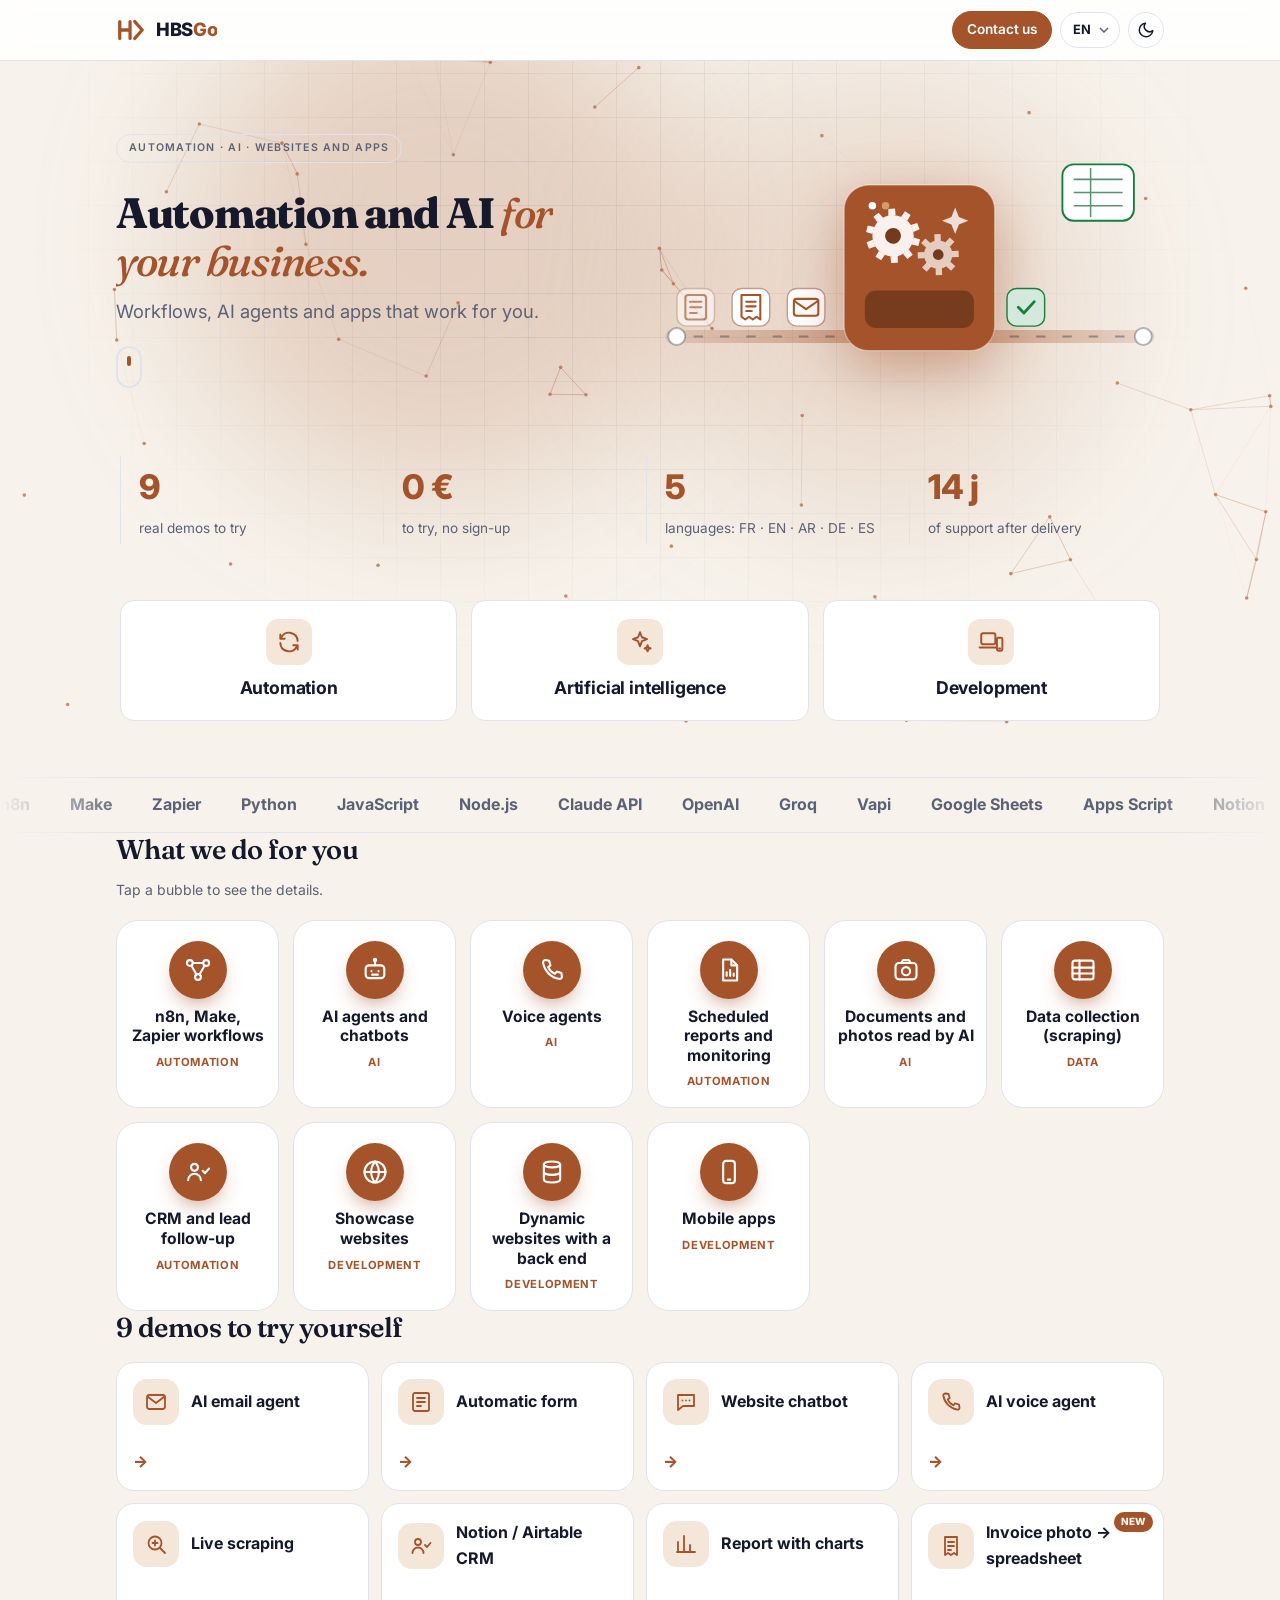
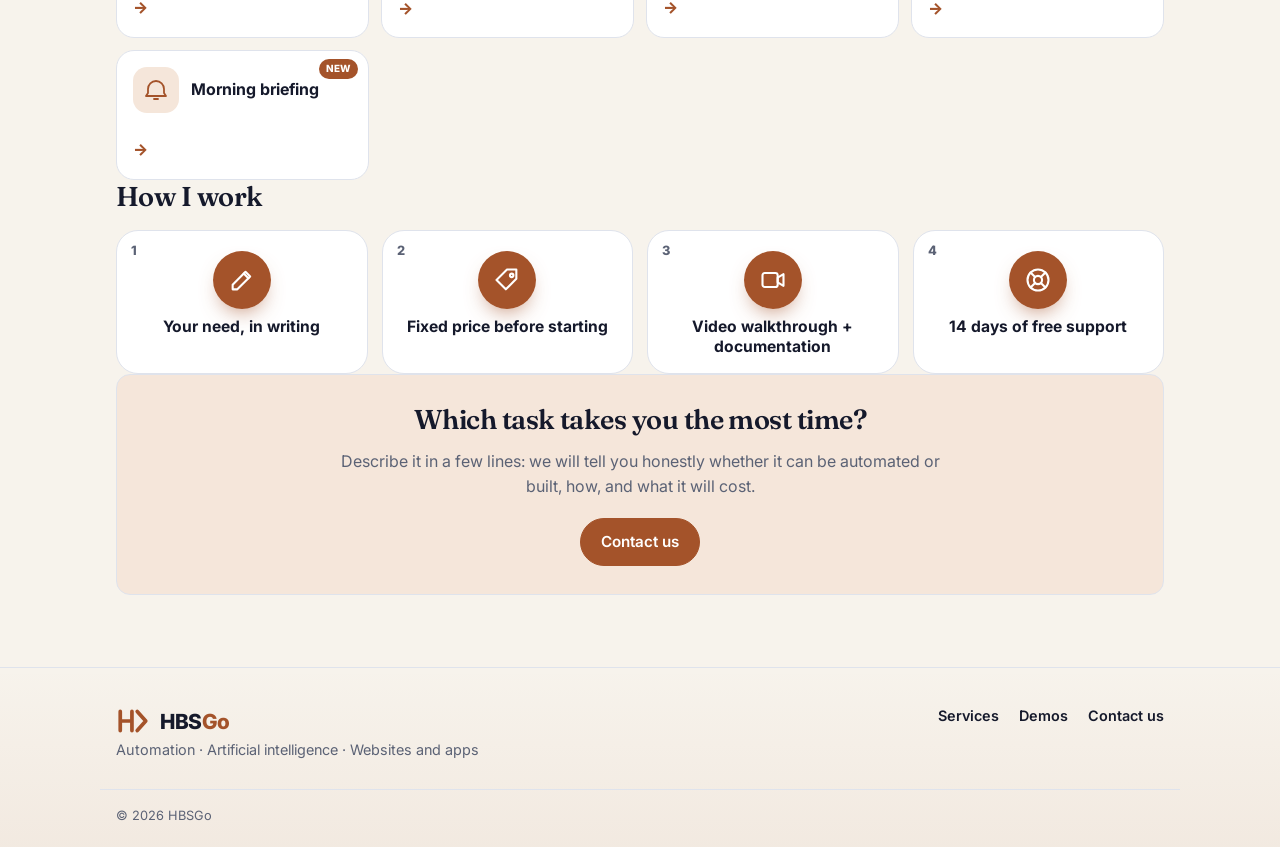
==== commit 7438fe26: "Nouvelle identité : ivoire, encre et cuivre, titres éditoriaux (Fraunces) Co-Authored-By: Claude Opu" ====
--- a/index.html
+++ b/index.html
@@ -101,9 +101,9 @@
     .hero .lead { font-size: clamp(1.1rem, .6vw + 1rem, 1.45rem); max-width: 40ch; margin: 22px auto 0; color: var(--text-muted); }
     .hero .btns { justify-content: center; margin-top: 34px; }
     .hero .btn { padding: 14px 28px; font-size: 1rem; }
-    .orb { position: absolute; border-radius: 50%; filter: blur(80px); opacity: .55; animation: flotte 14s ease-in-out infinite alternate; }
+    .orb { position: absolute; border-radius: 50%; filter: blur(80px); opacity: .22; animation: flotte 14s ease-in-out infinite alternate; }
     .orb.o1 { width: 520px; height: 520px; left: calc(50% - 460px); top: 40px; background: var(--primary); }
-    .orb.o2 { width: 440px; height: 440px; left: calc(50% + 20px); top: 140px; background: var(--accent); animation-delay: -7s; opacity: .42; }
+    .orb.o2 { width: 440px; height: 440px; left: calc(50% + 20px); top: 140px; background: var(--accent); animation-delay: -7s; opacity: .16; }
     @keyframes flotte { from { transform: translate(0, 0) scale(1); } to { transform: translate(40px, 30px) scale(1.12); } }
     .hero-bg { background: none; }
     .hero-bg::after { mask-image: radial-gradient(ellipse at 50% 35%, #000 20%, transparent 70%); -webkit-mask-image: radial-gradient(ellipse at 50% 35%, #000 20%, transparent 70%); }
@@ -802,7 +802,7 @@
     (function () {
       var c = document.getElementById('net');
       if (!c || !c.getContext || matchMedia('(prefers-reduced-motion: reduce)').matches) return;
-      var g = c.getContext('2d'), dpr = Math.min(2, window.devicePixelRatio || 1), W = 0, H = 0, pts = [], mouse = { x: -9999, y: -9999 }, visible = true, col = '#4f46e5', col2 = '#db2777';
+      var g = c.getContext('2d'), dpr = Math.min(2, window.devicePixelRatio || 1), W = 0, H = 0, pts = [], mouse = { x: -9999, y: -9999 }, visible = true, col = '#a4532a', col2 = '#a4532a';
       function couleurs() { var cs = getComputedStyle(document.documentElement); col = cs.getPropertyValue('--primary').trim() || col; col2 = cs.getPropertyValue('--accent').trim() || col2; }
       function taille() {
         var r = c.getBoundingClientRect(); W = r.width; H = r.height; c.width = W * dpr; c.height = H * dpr; g.setTransform(dpr, 0, 0, dpr, 0, 0);
--- a/style.css
+++ b/style.css
@@ -2,22 +2,22 @@
    style.css — feuille de style commune (mode clair / sombre)
    Police unique : Inter (Google Fonts). Couleurs en variables.
    ============================================================ */
-@import url('https://fonts.googleapis.com/css2?family=Inter:wght@400;500;600;700;800&display=swap');
+@import url('https://fonts.googleapis.com/css2?family=Inter:wght@400;500;600;700;800&family=Fraunces:ital,opsz,wght@0,9..144,500;0,9..144,600;1,9..144,500&display=swap');
 
 :root {
-  --bg: #f6f7fb;
+  --bg: #f7f3ec;
   --bg-elev: #ffffff;
-  --bg-soft: #eef1f8;
+  --bg-soft: #efe8dd;
   --text: #15192b;
   --text-muted: #5b6275;
   --border: #dfe3ec;
-  --primary: #4f46e5;
-  --primary-hover: #4338ca;
-  --primary-soft: #eef0ff;
+  --primary: #a4532a;
+  --primary-hover: #a4532a;
+  --primary-soft: #f5e6da;
   --on-primary: #ffffff;
-  --accent: #be185d;
-  --accent-2: #ea580c;
-  --accent-soft: #fce7f3;
+  --accent: #a4532a;
+  --accent-2: #a4532a;
+  --accent-soft: #f5e6da;
   --warn: #b45309;
   --warn-soft: #fff3df;
   --danger: #c2410c;
@@ -35,19 +35,19 @@
 
 @media (prefers-color-scheme: dark) {
   :root:not([data-theme="light"]) {
-    --bg: #0f1220;
-    --bg-elev: #171b2e;
-    --bg-soft: #1e2338;
+    --bg: #131211;
+    --bg-elev: #1b1917;
+    --bg-soft: #24211e;
     --text: #e9ecf5;
     --text-muted: #a0a8c0;
     --border: #2a3049;
-    --primary: #818cf8;
-    --primary-hover: #a5b4fc;
-    --primary-soft: #26284f;
-    --on-primary: #0f1220;
-    --accent: #f472b6;
-    --accent-2: #fb923c;
-    --accent-soft: #3b1a2e;
+    --primary: #d98b52;
+    --primary-hover: #d98b52;
+    --primary-soft: #2e1d13;
+    --on-primary: #131211;
+    --accent: #d98b52;
+    --accent-2: #d98b52;
+    --accent-soft: #2e1d13;
     --warn: #f5b04c;
     --warn-soft: #3a2b12;
     --danger: #ff8a5b;
@@ -59,19 +59,19 @@
   }
 }
 :root[data-theme="dark"] {
-  --bg: #0f1220;
-  --bg-elev: #171b2e;
-  --bg-soft: #1e2338;
+  --bg: #131211;
+  --bg-elev: #1b1917;
+  --bg-soft: #24211e;
   --text: #e9ecf5;
   --text-muted: #a0a8c0;
   --border: #2a3049;
-  --primary: #818cf8;
-  --primary-hover: #a5b4fc;
-  --primary-soft: #26284f;
-  --on-primary: #0f1220;
-  --accent: #f472b6;
-    --accent-2: #fb923c;
-  --accent-soft: #3b1a2e;
+  --primary: #d98b52;
+  --primary-hover: #d98b52;
+  --primary-soft: #2e1d13;
+  --on-primary: #131211;
+  --accent: #d98b52;
+    --accent-2: #d98b52;
+  --accent-soft: #2e1d13;
   --warn: #f5b04c;
   --warn-soft: #3a2b12;
   --danger: #ff8a5b;
@@ -373,3 +373,8 @@
 
 /* un élément masqué reste masqué, même si son style lui donne un display (ex. .btn) */
 [hidden] { display: none !important; }
+
+/* ---- style éditorial HBSGo : titres à empattement, accent cuivre unique ---- */
+h1, h2, .hero h1 { font-family: 'Fraunces', Georgia, 'Times New Roman', serif; font-weight: 600; letter-spacing: -.02em; }
+.grad { font-style: italic; font-weight: 500; }
+[dir="rtl"] h1, [dir="rtl"] h2 { font-family: 'Segoe UI', Tahoma, 'Noto Sans Arabic', Arial, sans-serif; letter-spacing: 0; }
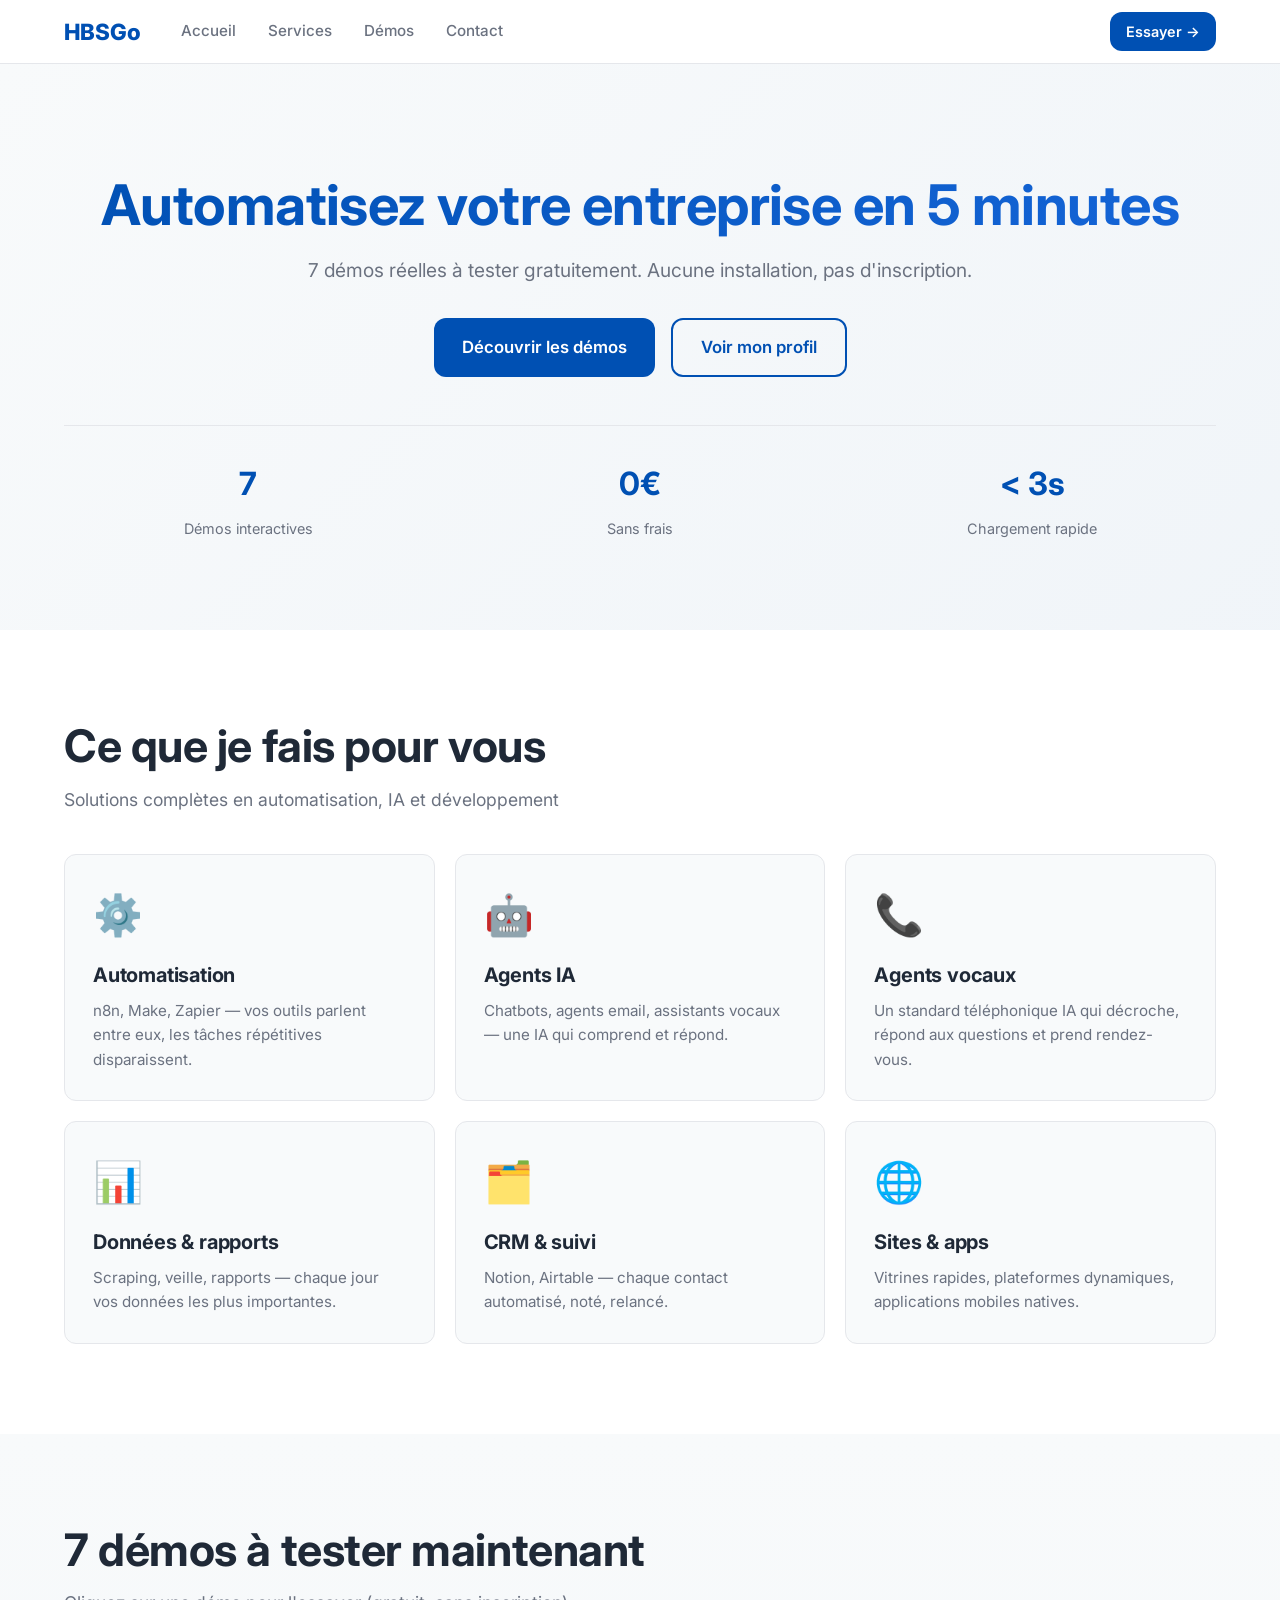
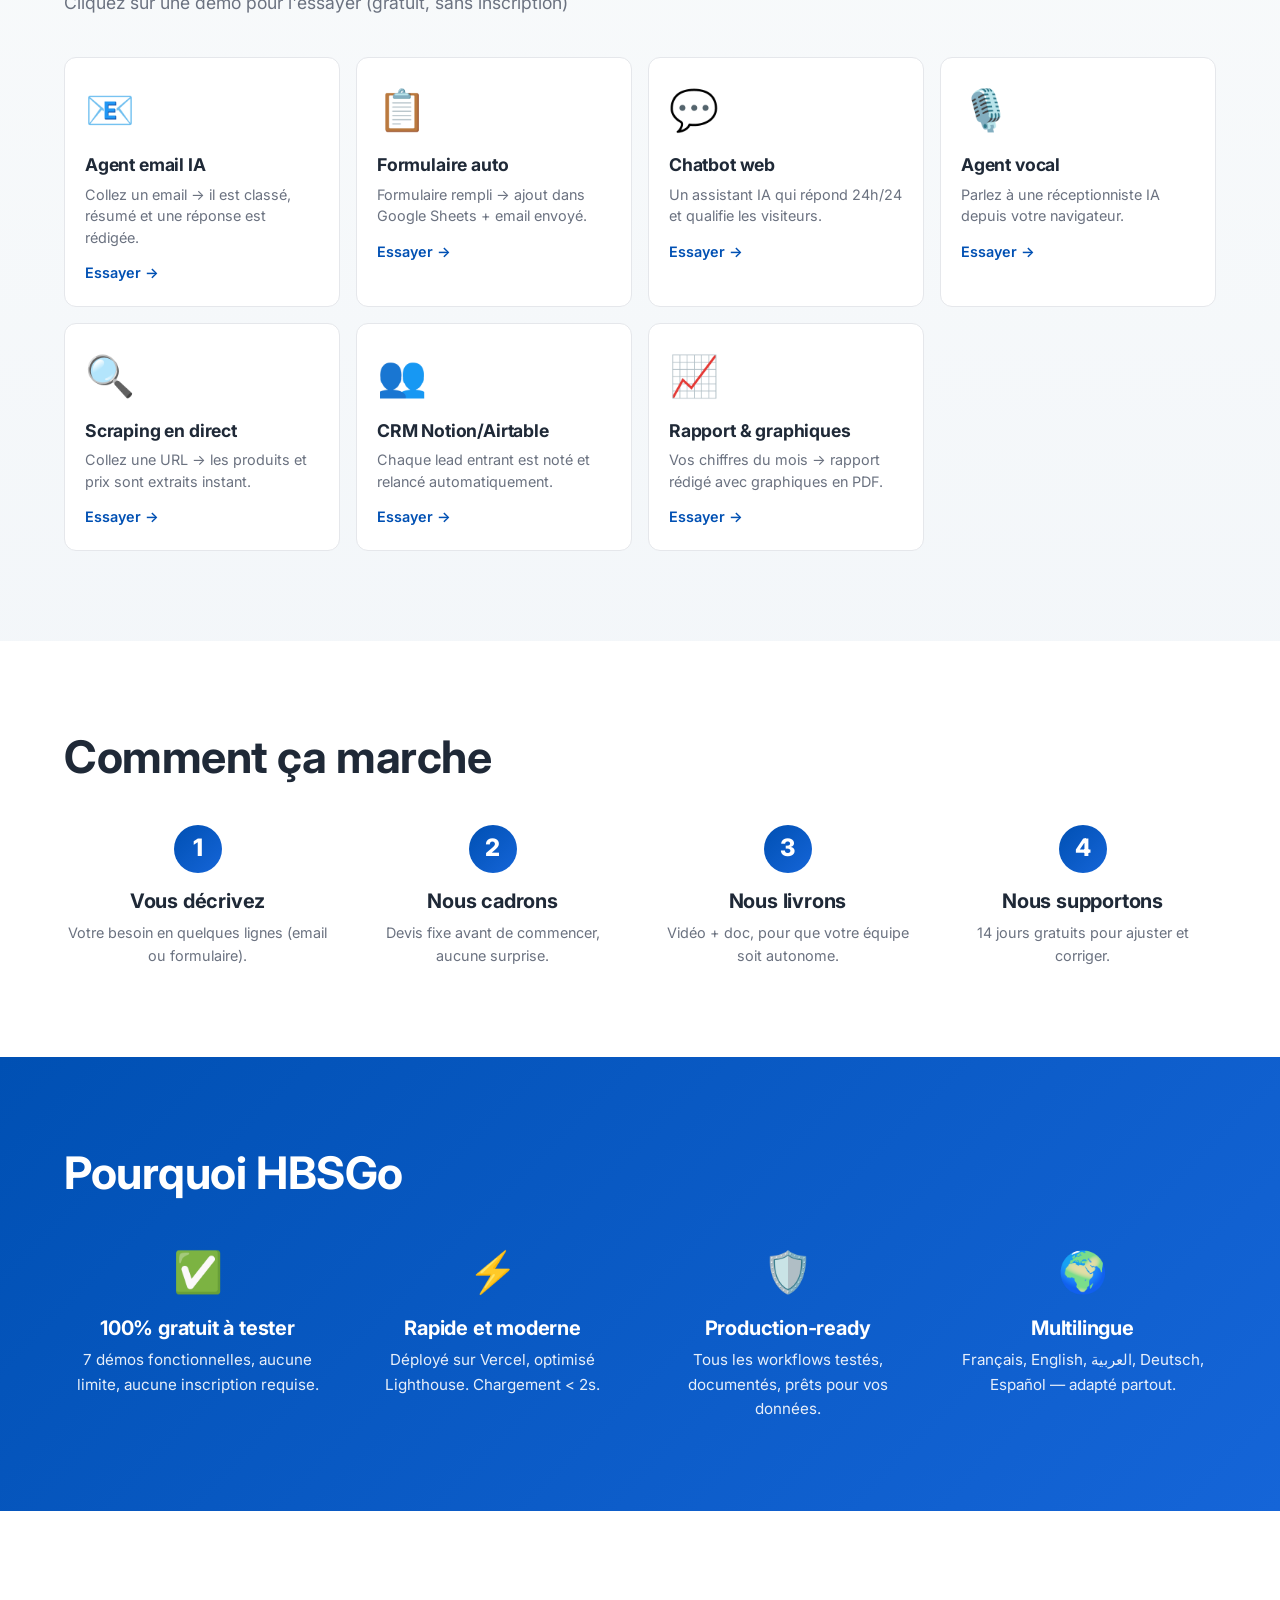
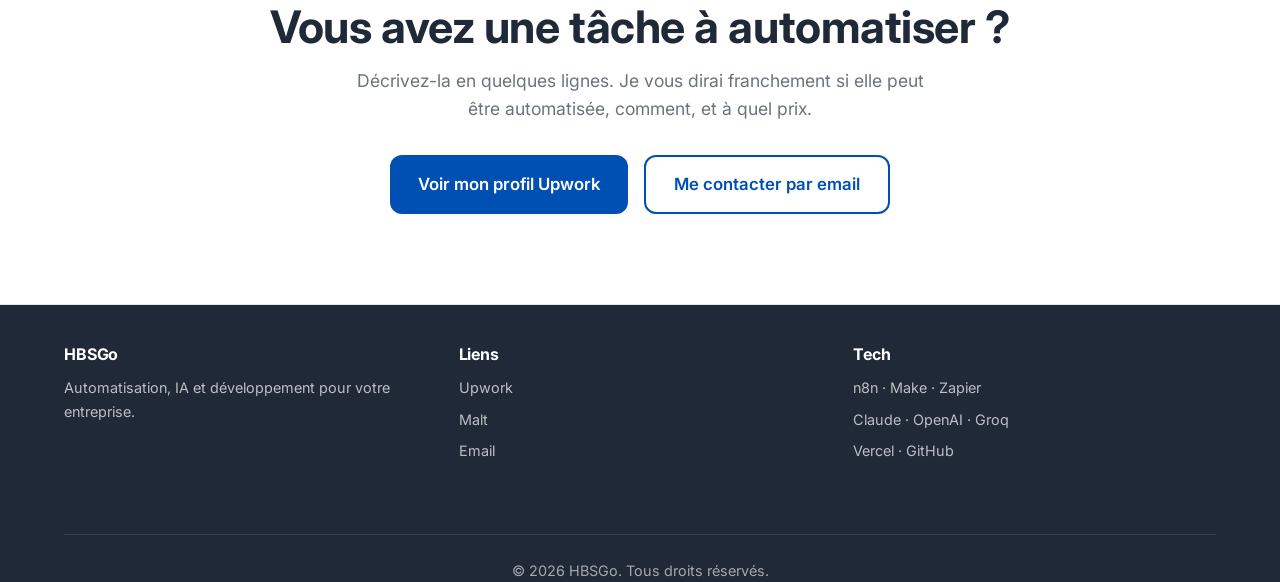
==== commit a5c95c50: "Refonte site: design bleu pro" ====
--- a/index.html
+++ b/index.html
@@ -3,839 +3,253 @@
 <head>
   <meta charset="utf-8">
   <meta name="viewport" content="width=device-width, initial-scale=1">
-  <title>HBSGo — Automatisation, IA et développement</title>
-  <meta name="description" content="Freelance : automatisation (n8n, Make, Zapier), agents IA et chatbots, sites vitrines, sites dynamiques et applications mobiles. 9 démos réelles à tester gratuitement.">
+  <title>HBSGo — Automatisation & IA pour votre entreprise</title>
+  <meta name="description" content="Automatisation n8n/Make/Zapier, agents IA, chatbots, scraping. 7 démos réelles à tester gratuitement.">
   <link rel="icon" type="image/svg+xml" href="favicon.svg">
   <link rel="stylesheet" href="style.css">
   <script src="config.js"></script>
-  <style>
-    .hero h1 { max-width: 26ch; }
-    .pillars { display: grid; gap: 14px; grid-template-columns: repeat(auto-fit, minmax(220px, 1fr)); margin-top: 28px; }
-    .pillar { display: block; background: var(--bg-elev); border: 1px solid var(--border); border-radius: var(--radius); padding: 18px; color: inherit; transition: border-color .15s, transform .15s; }
-    .pillar:hover { border-color: var(--primary); transform: translateY(-2px); text-decoration: none; }
-    .pillar .ic { display: inline-flex; width: 46px; height: 46px; align-items: center; justify-content: center; border-radius: 12px; background: var(--primary-soft); color: var(--primary); }
-    .pillar h3 { margin: 12px 0 4px; font-size: 1.1rem; }
-    .pillar p { margin: 0; color: var(--text-muted); font-size: .95rem; }
-    .services { display: grid; gap: 12px; grid-template-columns: repeat(auto-fill, minmax(250px, 1fr)); }
-    .service { background: var(--bg-elev); border: 1px solid var(--border); border-radius: var(--radius-sm); padding: 14px 16px; }
-    .service h3 { margin: 6px 0 4px; font-size: 1rem; }
-    .service p { margin: 0; color: var(--text-muted); font-size: .9rem; }
-    .tag-cat { display: inline-block; font-size: .72rem; font-weight: 600; letter-spacing: .03em; color: var(--accent); background: var(--accent-soft); padding: 2px 8px; border-radius: 999px; }
-
-    /* ---- design moderne ---- */
-    .hero-wrap { position: relative; margin-top: 0; overflow: hidden; }
-    .hero-bg { position: absolute; inset: -120px 0 0 0; z-index: -1; pointer-events: none;
-      background:
-        radial-gradient(600px 380px at 12% 18%, color-mix(in srgb, var(--primary) 22%, transparent), transparent 70%),
-        radial-gradient(520px 360px at 88% 28%, color-mix(in srgb, var(--accent) 20%, transparent), transparent 70%),
-        radial-gradient(700px 300px at 50% 100%, color-mix(in srgb, var(--primary) 10%, transparent), transparent 70%); }
-    .hero-bg::after { content: ""; position: absolute; inset: 0;
-      background-image: linear-gradient(color-mix(in srgb, var(--text) 6%, transparent) 1px, transparent 1px), linear-gradient(90deg, color-mix(in srgb, var(--text) 6%, transparent) 1px, transparent 1px);
-      background-size: 44px 44px; mask-image: radial-gradient(ellipse at 50% 30%, #000 30%, transparent 75%); -webkit-mask-image: radial-gradient(ellipse at 50% 30%, #000 30%, transparent 75%); }
-    .hero-grid { display: grid; gap: 32px; align-items: center; grid-template-columns: 1fr; }
-    @media (min-width: 900px) { .hero-grid { grid-template-columns: 1.15fr .85fr; } }
-    .hero h1 { max-width: none; font-size: clamp(2rem, 3.2vw + 1rem, 3.3rem); line-height: 1.08; letter-spacing: -.025em; }
-    .grad { background: linear-gradient(90deg, var(--primary), var(--accent), var(--accent-2)); -webkit-background-clip: text; background-clip: text; color: transparent; }
-    .btn-glow { box-shadow: 0 8px 24px -8px color-mix(in srgb, var(--primary) 70%, transparent); background: linear-gradient(90deg, var(--primary), color-mix(in srgb, var(--primary) 60%, var(--accent))); border-color: transparent; }
-    .btn-glow:hover { filter: brightness(1.08); }
-
-    .flow { position: relative; border-radius: 22px; padding: 22px 18px; background: color-mix(in srgb, var(--bg-elev) 80%, transparent);
-      border: 1px solid var(--border); box-shadow: var(--shadow); backdrop-filter: blur(8px); min-height: 400px; }
-    .flow-svg { position: absolute; inset: 22px 18px; width: calc(100% - 36px); height: calc(100% - 44px); overflow: visible; }
-    .flow-line { stroke: url(#fl); stroke-width: 2; stroke-dasharray: 5 7; fill: none; opacity: .55; }
-    .flow-dot { fill: var(--accent); filter: drop-shadow(0 0 6px var(--accent)); }
-    .flow-steps { position: relative; display: grid; gap: 30px; }
-    .fstep { display: flex; gap: 12px; align-items: center; background: var(--bg-elev); border: 1px solid var(--border); border-radius: 14px; padding: 12px 14px;
-      animation: pulse 4s infinite; animation-delay: var(--d); }
-    .fstep b { display: block; font-size: .95rem; }
-    .fstep small { color: var(--text-muted); font-size: .8rem; }
-    .fic { flex: none; width: 38px; height: 38px; border-radius: 11px; display: inline-flex; align-items: center; justify-content: center; font-size: 1.1rem;
-      background: var(--primary-soft); color: var(--primary); }
-    .fic.ai { background: linear-gradient(135deg, var(--primary), var(--accent), var(--accent-2)); color: #fff; }
-    .fic.ok { background: var(--success-soft); color: var(--success); }
-    @keyframes pulse { 0%, 100% { border-color: var(--border); box-shadow: none; } 8%, 18% { border-color: var(--primary); box-shadow: 0 0 0 4px var(--primary-soft); } }
-    .flow-badge { position: absolute; top: -12px; right: 16px; font-size: .72rem; font-weight: 700; letter-spacing: .03em; padding: 4px 10px; border-radius: 999px;
-      background: var(--accent); color: #fff; }
-
-    .stats { list-style: none; padding: 0; margin: 34px 0 0; display: grid; gap: 12px; grid-template-columns: repeat(2, 1fr); }
-    @media (min-width: 760px) { .stats { grid-template-columns: repeat(4, 1fr); } }
-    .stats li { background: color-mix(in srgb, var(--bg-elev) 85%, transparent); border: 1px solid var(--border); border-radius: 14px; padding: 14px 16px; }
-    .stats b { display: block; font-size: 1.5rem; font-weight: 800; background: linear-gradient(90deg, var(--primary), var(--accent), var(--accent-2)); -webkit-background-clip: text; background-clip: text; color: transparent; }
-    .stats span { color: var(--text-muted); font-size: .85rem; }
-
-    .marquee { margin-top: 40px; border-block: 1px solid var(--border); overflow: hidden; padding: 14px 0; mask-image: linear-gradient(90deg, transparent, #000 10%, #000 90%, transparent); -webkit-mask-image: linear-gradient(90deg, transparent, #000 10%, #000 90%, transparent); }
-    .marquee-track { display: flex; gap: 40px; width: max-content; animation: defile 40s linear infinite; }
-    .marquee-track span { font-weight: 700; color: var(--text-muted); white-space: nowrap; font-size: 1rem; }
-    .marquee:hover .marquee-track { animation-play-state: paused; }
-    @keyframes defile { to { transform: translateX(-50%); } }
-
-    .pillar, .service, .demo-card { position: relative; transition: transform .2s, border-color .2s, box-shadow .2s; }
-    .pillar:hover, .service:hover, .demo-card:hover { transform: translateY(-3px); border-color: color-mix(in srgb, var(--primary) 60%, var(--border)); box-shadow: 0 14px 34px -14px color-mix(in srgb, var(--primary) 55%, transparent); }
-    .service:hover .tag-cat { background: var(--accent); color: #fff; }
-
-    .reveal { opacity: 0; transform: translateY(18px); transition: opacity .6s ease, transform .6s ease; }
-    .reveal.in { opacity: 1; transform: none; }
-    .stagger > * { opacity: 0; transform: translateY(14px); transition: opacity .5s ease, transform .5s ease; }
-    .stagger.in > * { opacity: 1; transform: none; }
-    .stagger.in > *:nth-child(1) { transition-delay: 0.00s; }
-    .stagger.in > *:nth-child(2) { transition-delay: 0.05s; }
-    .stagger.in > *:nth-child(3) { transition-delay: 0.10s; }
-    .stagger.in > *:nth-child(4) { transition-delay: 0.15s; }
-    .stagger.in > *:nth-child(5) { transition-delay: 0.20s; }
-    .stagger.in > *:nth-child(6) { transition-delay: 0.25s; }
-    .stagger.in > *:nth-child(7) { transition-delay: 0.30s; }
-    .stagger.in > *:nth-child(8) { transition-delay: 0.35s; }
-    .stagger.in > *:nth-child(9) { transition-delay: 0.40s; }
-    .stagger.in > *:nth-child(10) { transition-delay: 0.45s; }
-    @media (prefers-reduced-motion: reduce) {
-      .reveal, .stagger > * { opacity: 1; transform: none; transition: none; }
-      .marquee-track, .fstep { animation: none; }
-      .flow-dot { display: none; }
-    }
-    /* ---- hero premium ---- */
-    .hero { padding-top: clamp(64px, 12vh, 140px); padding-bottom: 32px; }
-    .hero-center { display: grid; justify-items: center; text-align: center; gap: 0; }
-    .hero-text { display: grid; justify-items: center; }
-    .hero .eyebrow { background: transparent; border: 1px solid var(--border); color: var(--text-muted); letter-spacing: .12em; font-size: .72rem; padding: 6px 14px; }
-    .hero h1 { font-size: clamp(2.1rem, 3.6vw + .8rem, 3.9rem); line-height: 1.08; letter-spacing: -.035em; font-weight: 800; max-width: 20ch; margin: 18px auto 0; }
-    .hero .lead { font-size: clamp(1.1rem, .6vw + 1rem, 1.45rem); max-width: 40ch; margin: 22px auto 0; color: var(--text-muted); }
-    .hero .btns { justify-content: center; margin-top: 34px; }
-    .hero .btn { padding: 14px 28px; font-size: 1rem; }
-    .orb { position: absolute; border-radius: 50%; filter: blur(80px); opacity: .22; animation: flotte 14s ease-in-out infinite alternate; }
-    .orb.o1 { width: 520px; height: 520px; left: calc(50% - 460px); top: 40px; background: var(--primary); }
-    .orb.o2 { width: 440px; height: 440px; left: calc(50% + 20px); top: 140px; background: var(--accent); animation-delay: -7s; opacity: .16; }
-    @keyframes flotte { from { transform: translate(0, 0) scale(1); } to { transform: translate(40px, 30px) scale(1.12); } }
-    .hero-bg { background: none; }
-    .hero-bg::after { mask-image: radial-gradient(ellipse at 50% 35%, #000 20%, transparent 70%); -webkit-mask-image: radial-gradient(ellipse at 50% 35%, #000 20%, transparent 70%); }
-
-    /* vitrine : l'automatisation en grand, à l'horizontale */
-    .flow { width: 100%; max-width: 1040px; margin: 64px auto 0; min-height: 0; padding: 34px 22px 26px; border-radius: 26px;
-      background: color-mix(in srgb, var(--bg-elev) 72%, transparent); box-shadow: 0 40px 80px -40px color-mix(in srgb, var(--primary) 60%, transparent), var(--shadow); }
-    .flow-steps { gap: 14px; text-align: start; }
-    @media (min-width: 900px) { .flow-steps { grid-template-columns: repeat(4, 1fr); gap: 18px; } }
-    .fstep { flex-direction: column; align-items: flex-start; padding: 18px; min-height: 128px; }
-    .fstep b { font-size: 1rem; margin-top: 4px; }
-    .flow-rail { position: absolute; left: 40px; right: 40px; top: 50%; height: 2px; overflow: hidden; border-radius: 2px; background: var(--border); display: none; }
-    @media (min-width: 900px) { .flow-rail { display: block; } }
-    .flow-rail span { position: absolute; top: 0; left: -30%; width: 30%; height: 100%; background: linear-gradient(90deg, transparent, var(--accent), var(--primary), transparent); animation: rail 4s linear infinite; }
-    @keyframes rail { to { left: 100%; } }
-    .flow-badge { right: 50%; transform: translateX(50%); top: -13px; }
-
-    .stats { max-width: 1040px; margin: 40px auto 0; }
-    .stats li { background: transparent; border: 0; border-inline-start: 1px solid var(--border); border-radius: 0; padding: 4px 18px; text-align: start; }
-    .stats b { font-size: clamp(1.6rem, 1.4vw + 1rem, 2.3rem); letter-spacing: -.02em; }
-    .pillars { max-width: 1040px; margin: 56px auto 0; }
-    @media (prefers-reduced-motion: reduce) { .orb, .flow-rail span { animation: none; } }
-    /* ---- illustration animée ---- */
-    .visual { width: 100%; max-width: 760px; margin: 40px auto 0; }
-    .visual-svg { width: 100%; height: auto; display: block; overflow: visible; }
-    .v-orbit { fill: none; stroke: color-mix(in srgb, var(--text) 14%, transparent); stroke-width: 1; stroke-dasharray: 2 8; }
-    .v-orbit.o2 { stroke: color-mix(in srgb, var(--text) 8%, transparent); }
-    .v-link { fill: none; stroke: color-mix(in srgb, var(--primary) 45%, transparent); stroke-width: 1.5; }
-    .v-pulse { fill: var(--accent); filter: drop-shadow(0 0 6px var(--accent)); }
-    .v-core-disc { filter: drop-shadow(0 0 28px color-mix(in srgb, var(--accent) 70%, transparent)); }
-    .v-spark { fill: #fff; opacity: .95; }
-    .v-wave { fill: none; stroke: var(--accent); stroke-width: 2; opacity: 0; transform-box: fill-box; transform-origin: center; animation: onde 3.2s ease-out infinite; }
-    .v-wave.w2 { animation-delay: 1.6s; }
-    @keyframes onde { 0% { opacity: .7; transform: scale(1); } 100% { opacity: 0; transform: scale(2.4); } }
-    .v-spin { transform-box: fill-box; transform-origin: center; animation: tourne 18s linear infinite; }
-    @keyframes tourne { to { transform: rotate(360deg); } }
-    .v-disc { fill: var(--bg-elev); stroke: color-mix(in srgb, var(--primary) 55%, var(--border)); stroke-width: 1.5; }
-    .v-halo { fill: color-mix(in srgb, var(--primary) 16%, transparent); opacity: 0; animation: halo 4s ease-in-out infinite; animation-delay: calc(var(--i) * .66s); }
-    @keyframes halo { 0%, 100% { opacity: 0; } 20%, 35% { opacity: 1; } }
-    .v-ic { fill: none; stroke: var(--primary); stroke-width: 2.2; stroke-linecap: round; stroke-linejoin: round; }
-    .v-node { animation: flotteN 6s ease-in-out infinite; animation-delay: calc(var(--i) * -1s); }
-    @keyframes flotteN { 0%, 100% { translate: 0 0; } 50% { translate: 0 -6px; } }
-    #net { position: absolute; inset: 0; width: 100%; height: 100%; opacity: .7; }
-    @media (prefers-reduced-motion: reduce) { .v-wave, .v-spin, .v-halo, .v-node { animation: none; } .v-pulse, #net { display: none; } }
-    .scroll-cue { display: inline-flex; margin-top: 34px; width: 30px; height: 48px; border: 2px solid var(--border); border-radius: 999px; justify-content: center; padding-top: 8px; }
-    .scroll-cue span { width: 4px; height: 10px; border-radius: 4px; background: var(--accent); animation: descend 1.8s ease-in-out infinite; }
-    @keyframes descend { 0% { transform: translateY(0); opacity: 1; } 70% { transform: translateY(16px); opacity: 0; } 100% { opacity: 0; } }
-    @media (prefers-reduced-motion: reduce) { .scroll-cue span { animation: none; } }
-    /* ---- bulles (services), tuiles (démos), étapes (méthode) ---- */
-    .bubbles { display: grid; gap: 14px; grid-template-columns: repeat(auto-fill, minmax(160px, 1fr)); margin-top: 18px; }
-    .bubble, .step-ic { background: var(--bg-elev); border: 1px solid var(--border); border-radius: 22px; transition: transform .2s, border-color .2s, box-shadow .2s; }
-    .bubble:hover, .step-ic:hover { transform: translateY(-3px); border-color: color-mix(in srgb, var(--primary) 55%, var(--border)); box-shadow: 0 14px 30px -16px color-mix(in srgb, var(--primary) 60%, transparent); }
-    .bubble summary, .step-ic summary { list-style: none; cursor: pointer; display: grid; justify-items: center; text-align: center; gap: 8px; padding: 20px 12px 16px; }
-    .bubble summary::-webkit-details-marker, .step-ic summary::-webkit-details-marker { display: none; }
-    .b-ic { width: 58px; height: 58px; border-radius: 50%; display: inline-flex; align-items: center; justify-content: center; color: #fff;
-      background: linear-gradient(135deg, var(--primary), var(--accent), var(--accent-2)); box-shadow: 0 10px 22px -10px color-mix(in srgb, var(--primary) 80%, transparent); }
-    .b-ic svg { width: 28px; height: 28px; }
-    .b-t { font-weight: 700; font-size: .98rem; line-height: 1.25; }
-    .b-cat { font-size: .7rem; font-weight: 700; letter-spacing: .06em; text-transform: uppercase; color: var(--accent); }
-    .bubble p, .step-ic p { margin: 0; padding: 0 16px 16px; color: var(--text-muted); font-size: .9rem; text-align: center; }
-    .bubble[open], .step-ic[open] { border-color: var(--primary); }
-    .bubble[open] .b-ic, .step-ic[open] .b-ic { transform: scale(1.06); }
-    .hint-click { margin: 0; }
-
-    .tiles-demo { display: grid; gap: 12px; grid-template-columns: repeat(auto-fill, minmax(230px, 1fr)); margin-top: 18px; }
-    .tile-demo { position: relative; display: grid; grid-template-columns: auto 1fr auto; align-items: center; gap: 12px; padding: 16px; border-radius: 18px;
-      background: var(--bg-elev); border: 1px solid var(--border); color: inherit; overflow: hidden; transition: transform .2s, border-color .2s, box-shadow .2s; }
-    .tile-demo:hover { text-decoration: none; transform: translateY(-3px); border-color: color-mix(in srgb, var(--primary) 55%, var(--border)); box-shadow: 0 14px 30px -16px color-mix(in srgb, var(--primary) 60%, transparent); }
-    .td-ic { width: 46px; height: 46px; border-radius: 14px; display: inline-flex; align-items: center; justify-content: center; background: var(--primary-soft); color: var(--primary); transition: background .2s, color .2s; }
-    .td-ic svg { width: 24px; height: 24px; }
-    .tile-demo:hover .td-ic { background: linear-gradient(135deg, var(--primary), var(--accent), var(--accent-2)); color: #fff; }
-    .td-t { font-weight: 700; }
-    .td-new { position: absolute; top: 8px; inset-inline-end: 10px; font-size: .62rem; font-weight: 800; letter-spacing: .05em; text-transform: uppercase; background: var(--accent); color: #fff; padding: 2px 7px; border-radius: 999px; }
-    .td-go { color: var(--primary); font-weight: 800; transition: transform .2s; }
-    [dir="rtl"] .td-go { transform: scaleX(-1); }
-    .tile-demo:hover .td-go { transform: translateX(4px); }
-    .td-d { grid-column: 1 / -1; max-height: 0; opacity: 0; overflow: hidden; color: var(--text-muted); font-size: .88rem; transition: max-height .3s, opacity .3s; }
-    .tile-demo:hover .td-d, .tile-demo:focus-visible .td-d { max-height: 80px; opacity: 1; }
-
-    .steps-ic { display: grid; gap: 14px; grid-template-columns: repeat(auto-fit, minmax(180px, 1fr)); margin-top: 18px; }
-    .step-ic summary { position: relative; }
-    .s-num { position: absolute; top: 10px; inset-inline-start: 14px; font-size: .8rem; font-weight: 800; color: var(--text-muted); }
-
-    .pillar.compact { display: grid; justify-items: center; text-align: center; }
-    .pillar.compact p { max-height: 0; opacity: 0; overflow: hidden; transition: max-height .3s, opacity .3s; margin: 0; }
-    .pillar.compact:hover p, .pillar.compact:focus-visible p { max-height: 90px; opacity: 1; margin-top: 4px; }
-    @media (hover: none) { .pillar.compact p { max-height: none; opacity: 1; } }
-    @media (max-width: 560px) { .bubbles { grid-template-columns: repeat(2, minmax(0, 1fr)); gap: 10px; } .bubble summary { padding: 16px 8px 12px; } .b-ic { width: 48px; height: 48px; } .b-ic svg { width: 24px; height: 24px; } .b-t { font-size: .88rem; } .b-cat { font-size: .6rem; letter-spacing: .03em; } .steps-ic { grid-template-columns: repeat(2, minmax(0, 1fr)); gap: 10px; } }
-    /* ---- premier écran : texte compact + image animée visible tout de suite ---- */
-    .hero { padding-top: clamp(24px, 5vh, 56px); padding-bottom: 16px; }
-    .hero h1 { font-size: clamp(1.7rem, 2.2vw + .9rem, 2.9rem); line-height: 1.12; letter-spacing: -.03em; max-width: 18ch; margin-top: 12px; }
-    .hero .lead { font-size: clamp(1rem, .3vw + .95rem, 1.15rem); margin-top: 12px; max-width: 38ch; }
-    .hero .eyebrow { font-size: .66rem; padding: 5px 12px; }
-    .scroll-cue { margin-top: 20px; width: 26px; height: 42px; }
-    .visual { max-width: 380px; margin: 18px auto 0; }
-    @media (min-width: 900px) {
-      .hero-center { grid-template-columns: 1fr 1fr; align-items: center; text-align: start; justify-items: stretch; gap: 32px; }
-      .hero-text { justify-items: start; }
-      .hero h1, .hero .lead { margin-inline: 0; }
-      .visual { max-width: 520px; margin: 0; justify-self: end; width: 100%; }
-    }
-    /* ---- illustration « usine d'automatisation » ---- */
-    .usine { max-width: 560px; }
-    .u-belt { stroke: color-mix(in srgb, var(--text) 35%, transparent); stroke-width: 2; stroke-dasharray: 10 18; fill: none; }
-    .u-roll { fill: var(--bg-elev); stroke: color-mix(in srgb, var(--text) 30%, transparent); stroke-width: 2; }
-    .u-card-bg { fill: var(--bg-elev); stroke: color-mix(in srgb, var(--primary) 50%, var(--border)); stroke-width: 1.5; }
-    .u-ic { fill: none; stroke: var(--primary); stroke-width: 2.2; stroke-linecap: round; stroke-linejoin: round; }
-    .u-card-ok { fill: color-mix(in srgb, var(--success) 18%, var(--bg-elev)); stroke: var(--success); stroke-width: 1.5; }
-    .u-check { fill: none; stroke: var(--success); stroke-width: 3; stroke-linecap: round; stroke-linejoin: round; }
-    .u-machine { filter: drop-shadow(0 18px 30px color-mix(in srgb, var(--accent) 45%, transparent)); }
-    .u-shine { fill: none; stroke: rgba(255, 255, 255, .35); stroke-width: 1.5; }
-    .u-door { fill: rgba(0, 0, 0, .28); }
-    .u-gear path, .u-gear circle { fill: rgba(255, 255, 255, .92); }
-    .u-gear.g2 path, .u-gear.g2 circle { fill: rgba(255, 255, 255, .7); }
-    .u-hole { fill: color-mix(in srgb, var(--primary) 70%, #000) !important; }
-    .u-spark { fill: #fff; }
-    .u-led { fill: #fff; } .u-led.l2 { fill: #ffd29a; }
-    .u-db-bg { fill: var(--bg-elev); stroke: var(--success); stroke-width: 2; }
-    .u-db-lines { fill: none; stroke: color-mix(in srgb, var(--success) 70%, var(--text)); stroke-width: 1.6; opacity: .7; }
-  </style>
 </head>
-<body data-root="./" data-title-key="home_title">
-  <header id="site-header"></header>
-
+<body>
+  <!-- HEADER STICKY -->
+  <header class="header">
+    <div class="container-fluid">
+      <div class="header-content">
+        <a href="#" class="logo">HBSGo</a>
+        <nav class="nav">
+          <a href="#hero">Accueil</a>
+          <a href="#services">Services</a>
+          <a href="#demos">Démos</a>
+          <a href="#contact">Contact</a>
+        </nav>
+        <a href="#demos" class="btn btn-primary btn-sm">Essayer →</a>
+      </div>
+    </div>
+  </header>
+
+  <!-- MAIN CONTENT -->
   <main>
-    <section class="hero-wrap">
-      <div class="hero-bg" aria-hidden="true"><span class="orb o1"></span><span class="orb o2"></span><canvas id="net"></canvas></div>
-      <div class="container hero">
-        <div class="hero-center">
-          <div class="hero-text reveal">
-            <span class="eyebrow" data-i18n="home_eyebrow"></span>
-            <h1><span data-i18n="home_h1a"></span> <span class="grad" data-i18n="home_h1b"></span></h1>
-            <p class="lead" data-i18n="home_lead"></p>
-            <a class="scroll-cue" href="#services" data-i18n-aria="home_scroll"><span></span></a>
-          </div>
-        <div class="visual usine" aria-hidden="true">
-          <svg viewBox="0 0 540 330" class="visual-svg">
-            <defs>
-              <linearGradient id="uMach" x1="0" y1="0" x2="1" y2="1"><stop offset="0" stop-color="var(--primary)"/><stop offset=".6" stop-color="var(--accent)"/><stop offset="1" stop-color="var(--accent-2)"/></linearGradient>
-              <linearGradient id="uBelt" x1="0" y1="0" x2="1" y2="0"><stop offset="0" stop-color="var(--primary)" stop-opacity=".15"/><stop offset=".5" stop-color="var(--accent)" stop-opacity=".5"/><stop offset="1" stop-color="var(--accent-2)" stop-opacity=".15"/></linearGradient>
-            </defs>
-            <!-- tapis roulant -->
-            <rect x="10" y="238" width="520" height="14" rx="7" fill="url(#uBelt)"/>
-            <path d="M18 245 H522" class="u-belt"><animate attributeName="stroke-dashoffset" from="0" to="-28" dur=".7s" repeatCount="indefinite"/></path>
-            <circle cx="22" cy="245" r="9" class="u-roll"/><circle cx="518" cy="245" r="9" class="u-roll"/>
-            <!-- entrées : tâches à traiter -->
-            <g class="u-item" opacity="0"><g class="u-card"><rect x="-20" y="-20" width="40" height="40" rx="10" class="u-card-bg"/><g class="u-ic"><rect x="-13" y="-9" width="26" height="18" rx="3"/><path d="M-13 -7 L0 2 L13 -7"/></g></g><animateTransform attributeName="transform" type="translate" values="30 214; 206 214" dur="3.6s" begin="0.0s" repeatCount="indefinite" /><animate attributeName="opacity" values="0;1;1;0" keyTimes="0;.12;.85;1" dur="3.6s" begin="0.0s" repeatCount="indefinite" /></g><g class="u-item" opacity="0"><g class="u-card"><rect x="-20" y="-20" width="40" height="40" rx="10" class="u-card-bg"/><g class="u-ic"><path d="M-10 -13 H10 V13 L6 10 L2 13 L-2 10 L-6 13 L-10 10 Z"/><path d="M-5 -6 H5 M-5 -1 H5 M-5 4 H1"/></g></g><animateTransform attributeName="transform" type="translate" values="30 214; 206 214" dur="3.6s" begin="1.2s" repeatCount="indefinite" /><animate attributeName="opacity" values="0;1;1;0" keyTimes="0;.12;.85;1" dur="3.6s" begin="1.2s" repeatCount="indefinite" /></g><g class="u-item" opacity="0"><g class="u-card"><rect x="-20" y="-20" width="40" height="40" rx="10" class="u-card-bg"/><g class="u-ic"><rect x="-11" y="-13" width="22" height="26" rx="3"/><path d="M-6 -6 H6 M-6 0 H6 M-6 6 H1"/></g></g><animateTransform attributeName="transform" type="translate" values="30 214; 206 214" dur="3.6s" begin="2.4s" repeatCount="indefinite" /><animate attributeName="opacity" values="0;1;1;0" keyTimes="0;.12;.85;1" dur="3.6s" begin="2.4s" repeatCount="indefinite" /></g>
-            <!-- machine -->
-            <g class="u-machine">
-              <rect x="200" y="84" width="160" height="176" rx="26" fill="url(#uMach)"/>
-              <rect x="200" y="84" width="160" height="176" rx="26" class="u-shine"/>
-              <rect x="222" y="196" width="116" height="40" rx="12" class="u-door"/>
-              <g class="u-gear"><path d="M273.7 134.1 L280.8 134.4 L280.8 141.6 L273.7 141.9 M271.8 147.6 L277.4 152.0 L273.2 157.8 L267.3 153.8 M262.4 157.4 L264.3 164.3 L257.5 166.5 L255.0 159.8 M249.0 159.8 L246.5 166.5 L239.7 164.3 L241.6 157.4 M236.7 153.8 L230.8 157.8 L226.6 152.0 L232.2 147.6 M230.3 141.9 L223.2 141.6 L223.2 134.4 L230.3 134.1 M232.2 128.4 L226.6 124.0 L230.8 118.2 L236.7 122.2 M241.6 118.6 L239.7 111.7 L246.5 109.5 L249.0 116.2 M255.0 116.2 L257.5 109.5 L264.3 111.7 L262.4 118.6 M267.3 122.2 L273.2 118.2 L277.4 124.0 L271.8 128.4 " /><circle cx="252" cy="138" r="22" /><circle cx="252" cy="138" r="8.4" class="u-hole" /><animateTransform attributeName="transform" type="rotate" from="0 252 138" to="360 252 138" dur="6s" repeatCount="indefinite" /></g>
-              <g class="u-gear g2"><path d="M314.6 154.7 L321.7 154.6 L321.7 161.4 L314.6 161.3 M312.7 166.0 L317.8 171.0 L313.0 175.8 L308.0 170.7 M303.3 172.6 L303.4 179.7 L296.6 179.7 L296.7 172.6 M292.0 170.7 L287.0 175.8 L282.2 171.0 L287.3 166.0 M285.4 161.3 L278.3 161.4 L278.3 154.6 L285.4 154.7 M287.3 150.0 L282.2 145.0 L287.0 140.2 L292.0 145.3 M296.7 143.4 L296.6 136.3 L303.4 136.3 L303.3 143.4 M308.0 145.3 L313.0 140.2 L317.8 145.0 L312.7 150.0 " /><circle cx="300" cy="158" r="15" /><circle cx="300" cy="158" r="5.7" class="u-hole" /><animateTransform attributeName="transform" type="rotate" from="360 300 158" to="0 300 158" dur="4.2s" repeatCount="indefinite" /></g>
-              <path class="u-spark" d="M318 108 l4 10 10 4 -10 4 -4 10 -4 -10 -10 -4 10 -4z"><animate attributeName="opacity" values=".4;1;.4" dur="1.6s" repeatCount="indefinite"/></path>
-              <circle cx="230" cy="106" r="4" class="u-led"><animate attributeName="opacity" values="1;.25;1" dur="1.2s" repeatCount="indefinite"/></circle>
-              <circle cx="244" cy="106" r="4" class="u-led l2"><animate attributeName="opacity" values=".25;1;.25" dur="1.2s" repeatCount="indefinite"/></circle>
-            </g>
-            <!-- sorties : tâches terminées -->
-            <g class="u-item" opacity="0"><g><rect x="-20" y="-20" width="40" height="40" rx="10" class="u-card-ok"/><path d="M-8 0 L-2 6 L9 -6" class="u-check"/></g><animateTransform attributeName="transform" type="translate" values="354 214; 470 214; 470 150" keyTimes="0;.7;1" dur="3.6s" begin="1.8s" repeatCount="indefinite" /><animate attributeName="opacity" values="0;1;1;0" keyTimes="0;.1;.8;1" dur="3.6s" begin="1.8s" repeatCount="indefinite" /></g><g class="u-item" opacity="0"><g><rect x="-20" y="-20" width="40" height="40" rx="10" class="u-card-ok"/><path d="M-8 0 L-2 6 L9 -6" class="u-check"/></g><animateTransform attributeName="transform" type="translate" values="354 214; 470 214; 470 150" keyTimes="0;.7;1" dur="3.6s" begin="3.0s" repeatCount="indefinite" /><animate attributeName="opacity" values="0;1;1;0" keyTimes="0;.1;.8;1" dur="3.6s" begin="3.0s" repeatCount="indefinite" /></g><g class="u-item" opacity="0"><g><rect x="-20" y="-20" width="40" height="40" rx="10" class="u-card-ok"/><path d="M-8 0 L-2 6 L9 -6" class="u-check"/></g><animateTransform attributeName="transform" type="translate" values="354 214; 470 214; 470 150" keyTimes="0;.7;1" dur="3.6s" begin="4.2s" repeatCount="indefinite" /><animate attributeName="opacity" values="0;1;1;0" keyTimes="0;.1;.8;1" dur="3.6s" begin="4.2s" repeatCount="indefinite" /></g>
-            <!-- tableau / CRM de destination -->
-            <g class="u-db" transform="translate(470 92)">
-              <rect x="-38" y="-30" width="76" height="60" rx="12" class="u-db-bg"/>
-              <path d="M-26 -14 H26 M-26 0 H26 M-26 14 H26 M-8 -26 V26" class="u-db-lines"/>
-            </g>
-          </svg>
-        </div>
-        </div>
-        <ul class="stats reveal">
-          <li><b>9</b><span data-i18n="st1"></span></li>
-          <li><b>0 €</b><span data-i18n="st2"></span></li>
-          <li><b>5</b><span data-i18n="st3"></span></li>
-          <li><b>14 j</b><span data-i18n="st4"></span></li>
-        </ul>
-      <div class="pillars reveal">
-        <a class="pillar compact" href="#services"><span class="ic"><svg viewBox="0 0 24 24" width="26" height="26" fill="none" stroke="currentColor" stroke-width="1.8" stroke-linecap="round" stroke-linejoin="round" aria-hidden="true"><path d="M20 11a8 8 0 0 0-14.9-3.6M4 5v4h4"/><path d="M4 13a8 8 0 0 0 14.9 3.6M20 19v-4h-4"/></svg></span><h3 data-i18n="p1_t"></h3><p data-i18n="p1_d"></p></a>
-        <a class="pillar compact" href="#services"><span class="ic"><svg viewBox="0 0 24 24" width="26" height="26" fill="none" stroke="currentColor" stroke-width="1.8" stroke-linecap="round" stroke-linejoin="round" aria-hidden="true"><path d="M12 3l1.8 4.6L18.5 9.4l-4.7 1.8L12 16l-1.8-4.8L5.5 9.4l4.7-1.8z"/><path d="M19 15l.8 2 2 .8-2 .8-.8 2-.8-2-2-.8 2-.8z"/></svg></span><h3 data-i18n="p2_t"></h3><p data-i18n="p2_d"></p></a>
-        <a class="pillar compact" href="#services"><span class="ic"><svg viewBox="0 0 24 24" width="26" height="26" fill="none" stroke="currentColor" stroke-width="1.8" stroke-linecap="round" stroke-linejoin="round" aria-hidden="true"><rect x="3" y="4" width="13" height="10" rx="1.5"/><path d="M1.5 17h16"/><rect x="17.5" y="8" width="5" height="12" rx="1.2"/><path d="M19.5 18h1"/></svg></span><h3 data-i18n="p3_t"></h3><p data-i18n="p3_d"></p></a>
-      </div>
-      </div>
-    </section>
-
-    <section class="marquee" aria-label="Outils">
-      <div class="marquee-track">
-        <span>n8n</span><span>Make</span><span>Zapier</span><span>Python</span><span>JavaScript</span><span>Node.js</span><span>Claude API</span><span>OpenAI</span><span>Groq</span><span>Vapi</span><span>Google Sheets</span><span>Apps Script</span><span>Notion</span><span>Airtable</span><span>HubSpot</span><span>WhatsApp API</span><span>Slack</span><span>Stripe</span><span>Shopify</span><span>Vercel</span>
-        <span aria-hidden="true">n8n</span><span aria-hidden="true">Make</span><span aria-hidden="true">Zapier</span><span aria-hidden="true">Python</span><span aria-hidden="true">JavaScript</span><span aria-hidden="true">Node.js</span><span aria-hidden="true">Claude API</span><span aria-hidden="true">OpenAI</span><span aria-hidden="true">Groq</span><span aria-hidden="true">Vapi</span><span aria-hidden="true">Google Sheets</span><span aria-hidden="true">Apps Script</span><span aria-hidden="true">Notion</span><span aria-hidden="true">Airtable</span><span aria-hidden="true">HubSpot</span><span aria-hidden="true">WhatsApp API</span><span aria-hidden="true">Slack</span><span aria-hidden="true">Stripe</span><span aria-hidden="true">Shopify</span><span aria-hidden="true">Vercel</span>
-      </div>
-    </section>
-
-    <section class="container reveal" id="services">
-      <h2 data-i18n="home_services_title"></h2>
-      <p class="muted small hint-click" data-i18n="home_click"></p>
-      <div class="bubbles stagger">
-        <details class="bubble"><summary><span class="b-ic"><svg viewBox="0 0 24 24" fill="none" stroke="currentColor" stroke-width="1.8" stroke-linecap="round" stroke-linejoin="round" aria-hidden="true"><circle cx="5" cy="6" r="2.5"/><circle cx="19" cy="6" r="2.5"/><circle cx="12" cy="18" r="2.5"/><path d="M7.5 6h9M6.3 8.2l4.4 7.6M17.7 8.2l-4.4 7.6"/></svg></span><span class="b-t" data-i18n="sv1_t"></span><span class="b-cat" data-i18n="sv1_c"></span></summary><p data-i18n="sv1_d"></p></details>
-        <details class="bubble"><summary><span class="b-ic"><svg viewBox="0 0 24 24" fill="none" stroke="currentColor" stroke-width="1.8" stroke-linecap="round" stroke-linejoin="round" aria-hidden="true"><rect x="4" y="8" width="16" height="11" rx="3"/><path d="M12 4v4M9 13h.01M15 13h.01M9.5 16h5"/><circle cx="12" cy="3.5" r="1"/></svg></span><span class="b-t" data-i18n="sv2_t"></span><span class="b-cat" data-i18n="sv2_c"></span></summary><p data-i18n="sv2_d"></p></details>
-        <details class="bubble"><summary><span class="b-ic"><svg viewBox="0 0 24 24" fill="none" stroke="currentColor" stroke-width="1.8" stroke-linecap="round" stroke-linejoin="round" aria-hidden="true"><path d="M6.5 3.5l3 .5 1.2 4-2 1.5a11 11 0 0 0 5.8 5.8l1.5-2 4 1.2.5 3a2 2 0 0 1-2 2.2A17 17 0 0 1 4.3 5.5a2 2 0 0 1 2.2-2z"/></svg></span><span class="b-t" data-i18n="sv3_t"></span><span class="b-cat" data-i18n="sv3_c"></span></summary><p data-i18n="sv3_d"></p></details>
-        <details class="bubble"><summary><span class="b-ic"><svg viewBox="0 0 24 24" fill="none" stroke="currentColor" stroke-width="1.8" stroke-linecap="round" stroke-linejoin="round" aria-hidden="true"><path d="M7 3h7l5 5v13H7z"/><path d="M14 3v5h5M10 17v-3M13 17v-5M16 17v-2"/></svg></span><span class="b-t" data-i18n="sv4_t"></span><span class="b-cat" data-i18n="sv4_c"></span></summary><p data-i18n="sv4_d"></p></details>
-        <details class="bubble"><summary><span class="b-ic"><svg viewBox="0 0 24 24" fill="none" stroke="currentColor" stroke-width="1.8" stroke-linecap="round" stroke-linejoin="round" aria-hidden="true"><rect x="3" y="6" width="18" height="14" rx="3"/><circle cx="12" cy="13" r="3.5"/><path d="M8 6l1.5-2.5h5L16 6"/></svg></span><span class="b-t" data-i18n="sv5_t"></span><span class="b-cat" data-i18n="sv5_c"></span></summary><p data-i18n="sv5_d"></p></details>
-        <details class="bubble"><summary><span class="b-ic"><svg viewBox="0 0 24 24" fill="none" stroke="currentColor" stroke-width="1.8" stroke-linecap="round" stroke-linejoin="round" aria-hidden="true"><rect x="3" y="4" width="18" height="16" rx="2"/><path d="M3 10h18M3 15h18M9 4v16"/></svg></span><span class="b-t" data-i18n="sv6_t"></span><span class="b-cat" data-i18n="sv6_c"></span></summary><p data-i18n="sv6_d"></p></details>
-        <details class="bubble"><summary><span class="b-ic"><svg viewBox="0 0 24 24" fill="none" stroke="currentColor" stroke-width="1.8" stroke-linecap="round" stroke-linejoin="round" aria-hidden="true"><circle cx="9" cy="8" r="3"/><path d="M3.5 19a5.5 5.5 0 0 1 11 0"/><path d="M16 11l2 2 3.5-4"/></svg></span><span class="b-t" data-i18n="sv7_t"></span><span class="b-cat" data-i18n="sv7_c"></span></summary><p data-i18n="sv7_d"></p></details>
-        <details class="bubble"><summary><span class="b-ic"><svg viewBox="0 0 24 24" fill="none" stroke="currentColor" stroke-width="1.8" stroke-linecap="round" stroke-linejoin="round" aria-hidden="true"><circle cx="12" cy="12" r="9"/><path d="M3 12h18M12 3a14 14 0 0 1 0 18M12 3a14 14 0 0 0 0 18"/></svg></span><span class="b-t" data-i18n="sv8_t"></span><span class="b-cat" data-i18n="sv8_c"></span></summary><p data-i18n="sv8_d"></p></details>
-        <details class="bubble"><summary><span class="b-ic"><svg viewBox="0 0 24 24" fill="none" stroke="currentColor" stroke-width="1.8" stroke-linecap="round" stroke-linejoin="round" aria-hidden="true"><ellipse cx="12" cy="5.5" rx="7" ry="2.5"/><path d="M5 5.5v13c0 1.4 3.1 2.5 7 2.5s7-1.1 7-2.5v-13M5 12c0 1.4 3.1 2.5 7 2.5s7-1.1 7-2.5"/></svg></span><span class="b-t" data-i18n="sv9_t"></span><span class="b-cat" data-i18n="sv9_c"></span></summary><p data-i18n="sv9_d"></p></details>
-        <details class="bubble"><summary><span class="b-ic"><svg viewBox="0 0 24 24" fill="none" stroke="currentColor" stroke-width="1.8" stroke-linecap="round" stroke-linejoin="round" aria-hidden="true"><rect x="7" y="2.5" width="10" height="19" rx="2.5"/><path d="M11 18.5h2"/></svg></span><span class="b-t" data-i18n="sv10_t"></span><span class="b-cat" data-i18n="sv10_c"></span></summary><p data-i18n="sv10_d"></p></details>
-      </div>
-    </section>
-
-    <section class="container reveal" id="demos">
-      <h2 data-i18n="home_demos_title"></h2>
-      <div class="tiles-demo stagger">
-        <a class="tile-demo" href="demos/agent-email/"><span class="td-ic"><svg viewBox="0 0 24 24" fill="none" stroke="currentColor" stroke-width="1.8" stroke-linecap="round" stroke-linejoin="round" aria-hidden="true"><rect x="3" y="5" width="18" height="14" rx="2.5"/><path d="M3.5 6.5L12 13l8.5-6.5"/></svg></span><span class="td-t" data-i18n="c1_t"></span><span class="td-d" data-i18n="c1_d"></span><span class="td-go" aria-hidden="true">→</span></a>
-        <a class="tile-demo" href="demos/automatisation/"><span class="td-ic"><svg viewBox="0 0 24 24" fill="none" stroke="currentColor" stroke-width="1.8" stroke-linecap="round" stroke-linejoin="round" aria-hidden="true"><rect x="4" y="3" width="16" height="18" rx="2"/><path d="M8 8h8M8 12h8M8 16h4"/></svg></span><span class="td-t" data-i18n="c2_t"></span><span class="td-d" data-i18n="c2_d"></span><span class="td-go" aria-hidden="true">→</span></a>
-        <a class="tile-demo" href="demos/chatbot/"><span class="td-ic"><svg viewBox="0 0 24 24" fill="none" stroke="currentColor" stroke-width="1.8" stroke-linecap="round" stroke-linejoin="round" aria-hidden="true"><path d="M4 5h16v11H9l-5 4z"/><path d="M8.5 10.5h.01M12 10.5h.01M15.5 10.5h.01"/></svg></span><span class="td-t" data-i18n="c3_t"></span><span class="td-d" data-i18n="c3_d"></span><span class="td-go" aria-hidden="true">→</span></a>
-        <a class="tile-demo" href="demos/agent-vocal/"><span class="td-ic"><svg viewBox="0 0 24 24" fill="none" stroke="currentColor" stroke-width="1.8" stroke-linecap="round" stroke-linejoin="round" aria-hidden="true"><path d="M6.5 3.5l3 .5 1.2 4-2 1.5a11 11 0 0 0 5.8 5.8l1.5-2 4 1.2.5 3a2 2 0 0 1-2 2.2A17 17 0 0 1 4.3 5.5a2 2 0 0 1 2.2-2z"/></svg></span><span class="td-t" data-i18n="c4_t"></span><span class="td-d" data-i18n="c4_d"></span><span class="td-go" aria-hidden="true">→</span></a>
-        <a class="tile-demo" href="demos/scraping/"><span class="td-ic"><svg viewBox="0 0 24 24" fill="none" stroke="currentColor" stroke-width="1.8" stroke-linecap="round" stroke-linejoin="round" aria-hidden="true"><circle cx="11" cy="11" r="6.5"/><path d="M16 16l5 5M8.5 11h5M11 8.5v5"/></svg></span><span class="td-t" data-i18n="c5_t"></span><span class="td-d" data-i18n="c5_d"></span><span class="td-go" aria-hidden="true">→</span></a>
-        <a class="tile-demo" href="demos/crm-notion/"><span class="td-ic"><svg viewBox="0 0 24 24" fill="none" stroke="currentColor" stroke-width="1.8" stroke-linecap="round" stroke-linejoin="round" aria-hidden="true"><circle cx="9" cy="8" r="3"/><path d="M3.5 19a5.5 5.5 0 0 1 11 0"/><path d="M16 11l2 2 3.5-4"/></svg></span><span class="td-t" data-i18n="c6_t"></span><span class="td-d" data-i18n="c6_d"></span><span class="td-go" aria-hidden="true">→</span></a>
-        <a class="tile-demo" href="demos/rapport/"><span class="td-ic"><svg viewBox="0 0 24 24" fill="none" stroke="currentColor" stroke-width="1.8" stroke-linecap="round" stroke-linejoin="round" aria-hidden="true"><path d="M4 20V10M10 20V4M16 20v-7M21 20H3"/></svg></span><span class="td-t" data-i18n="c7_t"></span><span class="td-d" data-i18n="c7_d"></span><span class="td-go" aria-hidden="true">→</span></a>
-        <a class="tile-demo" href="demos/facture/"><span class="td-ic"><svg viewBox="0 0 24 24" fill="none" stroke="currentColor" stroke-width="1.8" stroke-linecap="round" stroke-linejoin="round" aria-hidden="true"><path d="M6 3h12v18l-3-2-3 2-3-2-3 2z"/><path d="M9 8h6M9 12h6M9 16h3"/></svg></span><span class="td-t" data-i18n="c8_t"></span><span class="td-new" data-i18n="home_new"></span><span class="td-d" data-i18n="c8_d"></span><span class="td-go" aria-hidden="true">→</span></a>
-        <a class="tile-demo" href="demos/veille/"><span class="td-ic"><svg viewBox="0 0 24 24" fill="none" stroke="currentColor" stroke-width="1.8" stroke-linecap="round" stroke-linejoin="round" aria-hidden="true"><path d="M4 11a8 8 0 0 1 16 0v4l2 3H2l2-3z"/><path d="M10 21h4"/></svg></span><span class="td-t" data-i18n="c9_t"></span><span class="td-new" data-i18n="home_new"></span><span class="td-d" data-i18n="c9_d"></span><span class="td-go" aria-hidden="true">→</span></a>
-      </div>
-    </section>
-
-    <section class="container">
-      <h2 data-i18n="home_method_title"></h2>
-      <div class="steps-ic">
-        <details class="step-ic"><summary><span class="s-num">1</span><span class="b-ic"><svg viewBox="0 0 24 24" fill="none" stroke="currentColor" stroke-width="1.8" stroke-linecap="round" stroke-linejoin="round" aria-hidden="true"><path d="M4 20h4L19 9l-4-4L4 16z"/><path d="M13.5 6.5l4 4"/></svg></span><span class="b-t" data-i18n="m1_t"></span></summary><p data-i18n="m1_d"></p></details>
-        <details class="step-ic"><summary><span class="s-num">2</span><span class="b-ic"><svg viewBox="0 0 24 24" fill="none" stroke="currentColor" stroke-width="1.8" stroke-linecap="round" stroke-linejoin="round" aria-hidden="true"><path d="M3 12l9-9h8v8l-9 9z"/><circle cx="16" cy="8" r="1.5"/></svg></span><span class="b-t" data-i18n="m2_t"></span></summary><p data-i18n="m2_d"></p></details>
-        <details class="step-ic"><summary><span class="s-num">3</span><span class="b-ic"><svg viewBox="0 0 24 24" fill="none" stroke="currentColor" stroke-width="1.8" stroke-linecap="round" stroke-linejoin="round" aria-hidden="true"><rect x="3" y="6" width="13" height="12" rx="2"/><path d="M16 10l5-3v10l-5-3z"/></svg></span><span class="b-t" data-i18n="m3_t"></span></summary><p data-i18n="m3_d"></p></details>
-        <details class="step-ic"><summary><span class="s-num">4</span><span class="b-ic"><svg viewBox="0 0 24 24" fill="none" stroke="currentColor" stroke-width="1.8" stroke-linecap="round" stroke-linejoin="round" aria-hidden="true"><circle cx="12" cy="12" r="9"/><circle cx="12" cy="12" r="3.5"/><path d="M5.6 5.6l3.9 3.9M14.5 14.5l3.9 3.9M18.4 5.6l-3.9 3.9M9.5 14.5l-3.9 3.9"/></svg></span><span class="b-t" data-i18n="m4_t"></span></summary><p data-i18n="m4_d"></p></details>
-      </div>
-    </section>
-
-
-    <section class="container" id="contact">
-      <div class="cta" data-cta>
-        <h2 data-i18n="home_contact_title"></h2>
-        <p data-i18n="home_contact_text"></p>
-        <div class="btns">
+    <!-- HERO SECTION -->
+    <section id="hero" class="hero">
+      <div class="container-fluid">
+        <div class="hero-content">
+          <h1>Automatisez votre entreprise en 5 minutes</h1>
+          <p class="hero-subtitle">7 démos réelles à tester gratuitement. Aucune installation, pas d'inscription.</p>
+          <div class="hero-cta">
+            <a href="#demos" class="btn btn-primary btn-lg">Découvrir les démos</a>
+            <a href="https://www.upwork.com/freelancers/~hajerbensalem" target="_blank" class="btn btn-secondary btn-lg">Voir mon profil</a>
+          </div>
+          <div class="hero-stats">
+            <div class="stat">
+              <strong>7</strong>
+              <span>Démos interactives</span>
+            </div>
+            <div class="stat">
+              <strong>0€</strong>
+              <span>Sans frais</span>
+            </div>
+            <div class="stat">
+              <strong>&lt; 3s</strong>
+              <span>Chargement rapide</span>
+            </div>
+          </div>
+        </div>
+      </div>
+    </section>
+
+    <!-- SERVICES SECTION -->
+    <section id="services" class="services-section">
+      <div class="container-fluid">
+        <h2>Ce que je fais pour vous</h2>
+        <p class="section-subtitle">Solutions complètes en automatisation, IA et développement</p>
+        <div class="services-grid">
+          <div class="service-card">
+            <div class="service-icon">⚙️</div>
+            <h3>Automatisation</h3>
+            <p>n8n, Make, Zapier — vos outils parlent entre eux, les tâches répétitives disparaissent.</p>
+          </div>
+          <div class="service-card">
+            <div class="service-icon">🤖</div>
+            <h3>Agents IA</h3>
+            <p>Chatbots, agents email, assistants vocaux — une IA qui comprend et répond.</p>
+          </div>
+          <div class="service-card">
+            <div class="service-icon">📞</div>
+            <h3>Agents vocaux</h3>
+            <p>Un standard téléphonique IA qui décroche, répond aux questions et prend rendez-vous.</p>
+          </div>
+          <div class="service-card">
+            <div class="service-icon">📊</div>
+            <h3>Données & rapports</h3>
+            <p>Scraping, veille, rapports — chaque jour vos données les plus importantes.</p>
+          </div>
+          <div class="service-card">
+            <div class="service-icon">🗂️</div>
+            <h3>CRM & suivi</h3>
+            <p>Notion, Airtable — chaque contact automatisé, noté, relancé.</p>
+          </div>
+          <div class="service-card">
+            <div class="service-icon">🌐</div>
+            <h3>Sites & apps</h3>
+            <p>Vitrines rapides, plateformes dynamiques, applications mobiles natives.</p>
+          </div>
+        </div>
+      </div>
+    </section>
+
+    <!-- DEMOS SECTION -->
+    <section id="demos" class="demos-section">
+      <div class="container-fluid">
+        <h2>7 démos à tester maintenant</h2>
+        <p class="section-subtitle">Cliquez sur une démo pour l'essayer (gratuit, sans inscription)</p>
+        <div class="demos-grid">
+          <a href="demos/agent-email/" class="demo-card">
+            <div class="demo-icon">📧</div>
+            <h3>Agent email IA</h3>
+            <p>Collez un email → il est classé, résumé et une réponse est rédigée.</p>
+            <span class="demo-cta">Essayer →</span>
+          </a>
+          <a href="demos/automatisation/" class="demo-card">
+            <div class="demo-icon">📋</div>
+            <h3>Formulaire auto</h3>
+            <p>Formulaire rempli → ajout dans Google Sheets + email envoyé.</p>
+            <span class="demo-cta">Essayer →</span>
+          </a>
+          <a href="demos/chatbot/" class="demo-card">
+            <div class="demo-icon">💬</div>
+            <h3>Chatbot web</h3>
+            <p>Un assistant IA qui répond 24h/24 et qualifie les visiteurs.</p>
+            <span class="demo-cta">Essayer →</span>
+          </a>
+          <a href="demos/agent-vocal/" class="demo-card">
+            <div class="demo-icon">🎙️</div>
+            <h3>Agent vocal</h3>
+            <p>Parlez à une réceptionniste IA depuis votre navigateur.</p>
+            <span class="demo-cta">Essayer →</span>
+          </a>
+          <a href="demos/scraping/" class="demo-card">
+            <div class="demo-icon">🔍</div>
+            <h3>Scraping en direct</h3>
+            <p>Collez une URL → les produits et prix sont extraits instant.</p>
+            <span class="demo-cta">Essayer →</span>
+          </a>
+          <a href="demos/crm-notion/" class="demo-card">
+            <div class="demo-icon">👥</div>
+            <h3>CRM Notion/Airtable</h3>
+            <p>Chaque lead entrant est noté et relancé automatiquement.</p>
+            <span class="demo-cta">Essayer →</span>
+          </a>
+          <a href="demos/rapport/" class="demo-card">
+            <div class="demo-icon">📈</div>
+            <h3>Rapport & graphiques</h3>
+            <p>Vos chiffres du mois → rapport rédigé avec graphiques en PDF.</p>
+            <span class="demo-cta">Essayer →</span>
+          </a>
+        </div>
+      </div>
+    </section>
+
+    <!-- HOW IT WORKS -->
+    <section class="how-it-works">
+      <div class="container-fluid">
+        <h2>Comment ça marche</h2>
+        <div class="steps-grid">
+          <div class="step">
+            <div class="step-number">1</div>
+            <h3>Vous décrivez</h3>
+            <p>Votre besoin en quelques lignes (email ou formulaire).</p>
+          </div>
+          <div class="step">
+            <div class="step-number">2</div>
+            <h3>Nous cadrons</h3>
+            <p>Devis fixe avant de commencer, aucune surprise.</p>
+          </div>
+          <div class="step">
+            <div class="step-number">3</div>
+            <h3>Nous livrons</h3>
+            <p>Vidéo + doc, pour que votre équipe soit autonome.</p>
+          </div>
+          <div class="step">
+            <div class="step-number">4</div>
+            <h3>Nous supportons</h3>
+            <p>14 jours gratuits pour ajuster et corriger.</p>
+          </div>
+        </div>
+      </div>
+    </section>
+
+    <!-- AVANTAGES -->
+    <section class="advantages">
+      <div class="container-fluid">
+        <h2>Pourquoi HBSGo</h2>
+        <div class="advantages-grid">
+          <div class="advantage">
+            <div class="advantage-icon">✅</div>
+            <h3>100% gratuit à tester</h3>
+            <p>7 démos fonctionnelles, aucune limite, aucune inscription requise.</p>
+          </div>
+          <div class="advantage">
+            <div class="advantage-icon">⚡</div>
+            <h3>Rapide et moderne</h3>
+            <p>Déployé sur Vercel, optimisé Lighthouse. Chargement &lt; 2s.</p>
+          </div>
+          <div class="advantage">
+            <div class="advantage-icon">🛡️</div>
+            <h3>Production-ready</h3>
+            <p>Tous les workflows testés, documentés, prêts pour vos données.</p>
+          </div>
+          <div class="advantage">
+            <div class="advantage-icon">🌍</div>
+            <h3>Multilingue</h3>
+            <p>Français, English, العربية, Deutsch, Español — adapté partout.</p>
+          </div>
+        </div>
+      </div>
+    </section>
+
+    <!-- CONTACT CTA -->
+    <section id="contact" class="contact-section">
+      <div class="container-fluid">
+        <h2>Vous avez une tâche à automatiser ?</h2>
+        <p>Décrivez-la en quelques lignes. Je vous dirai franchement si elle peut être automatisée, comment, et à quel prix.</p>
+        <div class="contact-cta">
+          <a href="https://www.upwork.com/freelancers/~hajerbensalem" target="_blank" class="btn btn-primary btn-lg">Voir mon profil Upwork</a>
+          <a href="mailto:hajer.bensalem.2018@gmail.com" class="btn btn-secondary btn-lg">Me contacter par email</a>
         </div>
       </div>
     </section>
   </main>
 
-  <footer id="site-footer"></footer>
-
-  <script>
-    window.PAGE_I18N = {
-      "fr": {
-        "home_h1a": "L'automatisation et l'IA",
-        "home_h1b": "pour votre entreprise.",
-        "st1": "démos réelles à tester",
-        "st2": "pour tester, sans inscription",
-        "st3": "langues : FR · EN · AR · DE · ES",
-        "st4": "de support après livraison",
-        "home_title": "Automatisation, IA et développement",
-        "home_eyebrow": "Automatisation · IA · Sites et applications",
-        "home_lead": "Des workflows, des agents IA et des applications qui travaillent pour vous.",
-        "home_cta_demos": "Découvrir les démos",
-        "p1_t": "Automatisation",
-        "p1_d": "Vos outils reliés entre eux, les tâches répétitives faites toutes seules.",
-        "p2_t": "Intelligence artificielle",
-        "p2_d": "Agents, chatbots et assistants vocaux qui lisent, trient et répondent.",
-        "p3_t": "Développement",
-        "p3_d": "Sites vitrines, sites dynamiques avec back-end et applications mobiles.",
-        "home_services_title": "Ce que nous faisons pour vous",
-        "home_services_sub": "Chaque projet commence par votre besoin écrit, et un devis fixe avant de démarrer.",
-        "sv1_c": "Automatisation",
-        "sv1_t": "Workflows n8n, Make, Zapier",
-        "sv1_d": "Formulaires, emails, tableaux, CRM, factures : vos outils se parlent et la saisie disparaît.",
-        "sv2_c": "IA",
-        "sv2_t": "Agents IA et chatbots",
-        "sv2_d": "Tri et réponse aux emails, assistant sur votre site ou WhatsApp, réponses à partir de vos documents.",
-        "sv3_c": "IA",
-        "sv3_t": "Agents vocaux",
-        "sv3_d": "Un standard téléphonique IA qui décroche, répond aux questions et prend rendez-vous.",
-        "sv4_c": "Automatisation",
-        "sv4_t": "Rapports et veille programmés",
-        "sv4_d": "Chaque jour ou chaque semaine : vos chiffres, vos concurrents ou l'actualité de votre secteur, résumés et envoyés par email.",
-        "sv5_c": "IA",
-        "sv5_t": "Documents et photos lus par l'IA",
-        "sv5_d": "Factures, tickets, bons de commande : les informations sont extraites, vérifiées et rangées.",
-        "sv6_c": "Données",
-        "sv6_t": "Collecte de données (scraping)",
-        "sv6_d": "Prix, annonces ou fiches produits collectés automatiquement dans un tableau.",
-        "sv7_c": "Automatisation",
-        "sv7_t": "CRM et suivi des prospects",
-        "sv7_d": "Notion, Airtable, HubSpot : chaque contact est enregistré, noté et relancé.",
-        "sv8_c": "Développement",
-        "sv8_t": "Sites vitrines",
-        "sv8_d": "Un site clair et rapide pour présenter votre activité, adapté au téléphone et bien référencé.",
-        "sv9_c": "Développement",
-        "sv9_t": "Sites dynamiques avec back-end",
-        "sv9_d": "Espace client, réservation, formulaires, base de données, tableau de bord d'administration.",
-        "sv10_c": "Développement",
-        "sv10_t": "Applications mobiles",
-        "sv10_d": "Applications Android et iOS reliées à vos données et à vos automatisations.",
-        "home_demos_title": "9 démos à tester vous-même",
-        "home_demos_sub": "5 tests gratuits par démo et par jour, sans inscription.",
-        "home_new": "Nouveau",
-        "home_try": "Tester →",
-        "c1_t": "Agent email IA",
-        "c1_d": "Collez un email : il est classé, priorisé, résumé et une réponse est rédigée.",
-        "c2_t": "Formulaire automatique",
-        "c2_d": "Un formulaire rempli : une ligne dans Google Sheets et un email envoyé tout seul.",
-        "c3_t": "Chatbot de site web",
-        "c3_d": "Un assistant qui répond aux questions 24h/24, qualifie les visiteurs et recueille leurs demandes.",
-        "c4_t": "Agent vocal IA",
-        "c4_d": "Parlez à une réceptionniste IA depuis votre navigateur.",
-        "c5_t": "Scraping en direct",
-        "c5_d": "Collez l'adresse d'une page : les produits et les prix sont extraits en direct.",
-        "c6_t": "CRM Notion / Airtable",
-        "c6_d": "Chaque lead entrant est noté, rangé dans le bon pipeline et suivi.",
-        "c7_t": "Rapport avec graphiques",
-        "c7_d": "Vos chiffres du mois : un rapport rédigé, comparé, avec graphiques, prêt en PDF.",
-        "c8_t": "Photo de facture → tableau",
-        "c8_d": "Envoyez la photo d'une facture : l'IA remplit le tableau et vérifie les montants.",
-        "c9_t": "Veille chaque matin",
-        "c9_d": "Choisissez un sujet : voici le rapport que vous recevriez chaque jour, avec les vraies données.",
-        "home_method_title": "Notre méthode",
-        "m1_t": "Votre besoin, par écrit",
-        "m1_d": "Décrivez votre tâche en quelques lignes (formulaire ou email) : nous vous répondons par écrit, et un échange est fixé seulement si c'est utile.",
-        "m2_t": "Devis fixe avant de commencer",
-        "m2_d": "Cadrage clair, prix fixé, aucune surprise.",
-        "m3_t": "Vidéo explicative + documentation",
-        "m3_d": "Chaque système livré avec une vidéo et une documentation pour que votre équipe soit autonome.",
-        "m4_t": "14 jours de support gratuit",
-        "m4_d": "Après la livraison, nous restons disponibles pour ajuster et corriger.",
-        "home_tools_title": "Outils et technologies",
-        "home_tools_list": "n8n · Make · Zapier · API Claude, OpenAI, Groq · Python · JavaScript · Node.js · HTML/CSS · Vapi · Voiceflow · Botpress · WhatsApp Business API · HubSpot · Notion · Airtable · Google Sheets · Google Apps Script · Slack · Shopify · Stripe · Vercel · GitHub Actions",
-        "home_contact_title": "Quelle tâche vous prend le plus de temps ?",
-        "home_contact_text": "Décrivez-la en quelques lignes : nous vous dirons franchement si elle peut être automatisée ou développée, comment, et à quel prix.",
-        "home_scroll": "Voir la suite",
-        "home_click": "Cliquez sur une bulle pour voir le détail."
-      },
-      "en": {
-        "home_h1a": "Automation and AI",
-        "home_h1b": "for your business.",
-        "st1": "real demos to try",
-        "st2": "to try, no sign-up",
-        "st3": "languages: FR · EN · AR · DE · ES",
-        "st4": "of support after delivery",
-        "home_title": "Automation, AI and development",
-        "home_eyebrow": "Automation · AI · Websites and apps",
-        "home_lead": "Workflows, AI agents and apps that work for you.",
-        "home_cta_demos": "Explore the demos",
-        "p1_t": "Automation",
-        "p1_d": "Your tools connected, repetitive tasks done on their own.",
-        "p2_t": "Artificial intelligence",
-        "p2_d": "Agents, chatbots and voice assistants that read, sort and reply.",
-        "p3_t": "Development",
-        "p3_d": "Showcase websites, dynamic websites with a back end, and mobile apps.",
-        "home_services_title": "What we do for you",
-        "home_services_sub": "Every project starts with your need in writing, and a fixed quote before we begin.",
-        "sv1_c": "Automation",
-        "sv1_t": "n8n, Make, Zapier workflows",
-        "sv1_d": "Forms, emails, spreadsheets, CRM, invoices: your tools talk to each other and data entry disappears.",
-        "sv2_c": "AI",
-        "sv2_t": "AI agents and chatbots",
-        "sv2_d": "Email triage and replies, an assistant on your website or WhatsApp, answers from your own documents.",
-        "sv3_c": "AI",
-        "sv3_t": "Voice agents",
-        "sv3_d": "An AI phone receptionist that picks up, answers questions and books appointments.",
-        "sv4_c": "Automation",
-        "sv4_t": "Scheduled reports and monitoring",
-        "sv4_d": "Daily or weekly: your figures, your competitors or your industry news, summarised and emailed.",
-        "sv5_c": "AI",
-        "sv5_t": "Documents and photos read by AI",
-        "sv5_d": "Invoices, receipts, purchase orders: data is extracted, checked and filed.",
-        "sv6_c": "Data",
-        "sv6_t": "Data collection (scraping)",
-        "sv6_d": "Prices, listings or product pages collected automatically into a spreadsheet.",
-        "sv7_c": "Automation",
-        "sv7_t": "CRM and lead follow-up",
-        "sv7_d": "Notion, Airtable, HubSpot: every contact is saved, scored and followed up.",
-        "sv8_c": "Development",
-        "sv8_t": "Showcase websites",
-        "sv8_d": "A clear, fast website to present your business, mobile-friendly and search-optimised.",
-        "sv9_c": "Development",
-        "sv9_t": "Dynamic websites with a back end",
-        "sv9_d": "Customer area, booking, forms, database, admin dashboard.",
-        "sv10_c": "Development",
-        "sv10_t": "Mobile apps",
-        "sv10_d": "Android and iOS apps connected to your data and automations.",
-        "home_demos_title": "9 demos to try yourself",
-        "home_demos_sub": "5 free tests per demo per day, no sign-up.",
-        "home_new": "New",
-        "home_try": "Try it →",
-        "c1_t": "AI email agent",
-        "c1_d": "Paste an email: it gets classified, prioritised, summarised and a reply is drafted.",
-        "c2_t": "Automatic form",
-        "c2_d": "A submitted form: a row in Google Sheets and an email sent on its own.",
-        "c3_t": "Website chatbot",
-        "c3_d": "An assistant that answers questions 24/7, qualifies visitors and collects their requests.",
-        "c4_t": "AI voice agent",
-        "c4_d": "Talk to an AI receptionist from your browser.",
-        "c5_t": "Live scraping",
-        "c5_d": "Paste a page address: products and prices are extracted live.",
-        "c6_t": "Notion / Airtable CRM",
-        "c6_d": "Every incoming lead is scored, placed in the right pipeline and followed up.",
-        "c7_t": "Report with charts",
-        "c7_d": "Your monthly figures: a written, compared report with charts, ready as PDF.",
-        "c8_t": "Invoice photo → spreadsheet",
-        "c8_d": "Send a photo of an invoice: the AI fills in the table and checks the amounts.",
-        "c9_t": "Morning briefing",
-        "c9_d": "Pick a topic: here is the report you would receive every day, with real data.",
-        "home_method_title": "How I work",
-        "m1_t": "Your need, in writing",
-        "m1_d": "Describe your task in a few lines (form or email): we reply in writing, and a call is scheduled only if it is useful.",
-        "m2_t": "Fixed price before starting",
-        "m2_d": "Clear scope, fixed quote, no surprises.",
-        "m3_t": "Video walkthrough + documentation",
-        "m3_d": "Every system ships with a video and documentation so your team can maintain it.",
-        "m4_t": "14 days of free support",
-        "m4_d": "After delivery, we stay available to adjust and fix.",
-        "home_tools_title": "Tools and technologies",
-        "home_tools_list": "n8n · Make · Zapier · Claude, OpenAI, Groq APIs · Python · JavaScript · Node.js · HTML/CSS · Vapi · Voiceflow · Botpress · WhatsApp Business API · HubSpot · Notion · Airtable · Google Sheets · Google Apps Script · Slack · Shopify · Stripe · Vercel · GitHub Actions",
-        "home_contact_title": "Which task takes you the most time?",
-        "home_contact_text": "Describe it in a few lines: we will tell you honestly whether it can be automated or built, how, and what it will cost.",
-        "home_scroll": "Scroll down",
-        "home_click": "Tap a bubble to see the details."
-      },
-      "ar": {
-        "home_h1a": "الأتمتة والذكاء الاصطناعي",
-        "home_h1b": "لشركتك.",
-        "st1": "عروض حية لتجربتها",
-        "st2": "لتجربتها، دون تسجيل",
-        "st3": "لغات: FR · EN · AR · DE · ES",
-        "st4": "من الدعم بعد التسليم",
-        "home_title": "الأتمتة والذكاء الاصطناعي والتطوير",
-        "home_eyebrow": "الأتمتة · الذكاء الاصطناعي · المواقع والتطبيقات",
-        "home_lead": "سير عمل ووكلاء ذكاء اصطناعي وتطبيقات تعمل من أجلك.",
-        "home_cta_demos": "استكشف العروض التجريبية",
-        "p1_t": "الأتمتة",
-        "p1_d": "ربط أدواتك، وإنجاز المهام المتكررة تلقائيًا.",
-        "p2_t": "الذكاء الاصطناعي",
-        "p2_d": "وكلاء، روبوتات محادثة ومساعدات صوتية تقرأ وتفرز وترد.",
-        "p3_t": "التطوير",
-        "p3_d": "مواقع عرض، مواقع ديناميكية بواجهة خلفية، وتطبيقات هاتفية.",
-        "home_services_title": "ما نقدمه لك",
-        "home_services_sub": "يبدأ كل مشروع بكتابة احتياجك، وعرض سعر ثابت قبل البدء.",
-        "sv1_c": "الأتمتة",
-        "sv1_t": "سير عمل n8n، Make، Zapier",
-        "sv1_d": "النماذج، البريد الإلكتروني، جداول البيانات، CRM، الفواتير: أدواتك تتواصل وتختفي الحاجة لإدخال البيانات يدويًا.",
-        "sv2_c": "الذكاء الاصطناعي",
-        "sv2_t": "وكلاء الذكاء الاصطناعي وروبوتات المحادثة",
-        "sv2_d": "فرز البريد والردود، مساعد على موقعك أو WhatsApp، إجابات من مستنداتك الخاصة.",
-        "sv3_c": "الذكاء الاصطناعي",
-        "sv3_t": "وكلاء صوتيين",
-        "sv3_d": "موظف استقبال هاتفى بالذكاء الاصطناعي يرد على المكالمات، يجيب على الأسئلة ويحجز المواعيد.",
-        "sv4_c": "الأتمتة",
-        "sv4_t": "تقارير ومراقبة مجدولة",
-        "sv4_d": "يوميًا أو أسبوعيًا: أرقامك، أرقام منافسيك أو أخبار قطاعك، ملخصة ومُرسلة بالبريد الإلكتروني.",
-        "sv5_c": "الذكاء الاصطناعي",
-        "sv5_t": "قراءة المستندات والصور بالذكاء الاصطناعي",
-        "sv5_d": "الفواتير، الإيصالات، أوامر الشراء: يتم استخراج البيانات، التحقق منها وحفظها.",
-        "sv6_c": "البيانات",
-        "sv6_t": "جمع البيانات (استخلاص)",
-        "sv6_d": "الأسعار، القوائم أو صفحات المنتجات تُجمع تلقائيًا في جدول بيانات.",
-        "sv7_c": "الأتمتة",
-        "sv7_t": "إدارة علاقات العملاء ومتابعة العملاء المحتملين",
-        "sv7_d": "Notion, Airtable, HubSpot: يتم حفظ كل جهة اتصال، تقييمها ومتابعتها.",
-        "sv8_c": "التطوير",
-        "sv8_t": "مواقع عرض الأعمال",
-        "sv8_d": "موقع واضح وسريع لعرض عملك، متوافق مع الهواتف المحمولة ومحسّن للبحث.",
-        "sv9_c": "التطوير",
-        "sv9_t": "مواقع ديناميكية مع خلفية",
-        "sv9_d": "منطقة عملاء، حجز، نماذج، قاعدة بيانات، لوحة تحكم إدارية.",
-        "sv10_c": "التطوير",
-        "sv10_t": "تطبيقات جوال",
-        "sv10_d": "تطبيقات Android و iOS متصلة ببياناتك وأتمتتك.",
-        "home_demos_title": "9 عروض تجريبية لتجربتها بنفسك",
-        "home_demos_sub": "5 اختبارات مجانية لكل عرض توضيحي يوميًا، دون تسجيل.",
-        "home_new": "جديد",
-        "home_try": "جرّبه →",
-        "c1_t": "وكيل بريد إلكتروني بالذكاء الاصطناعي",
-        "c1_d": "الصق بريدًا إلكترونيًا: يتم تصنيفه، وتحديد أولويته، وتلخيصه، وصياغة رد تلقائيًا.",
-        "c2_t": "نموذج تلقائي",
-        "c2_d": "نموذج مُرسل: يُضاف صف في Google Sheets وتُرسل رسالة بريد إلكتروني تلقائيًا.",
-        "c3_t": "دردشة موقع ويب",
-        "c3_d": "مساعد يجيب على الأسئلة على مدار 24 ساعة، يؤهل الزوار ويجمع طلباتهم.",
-        "c4_t": "وكيل صوتي بالذكاء الاصطناعي",
-        "c4_d": "تحدث إلى موظف استقبال بالذكاء الاصطناعي من متصفحك.",
-        "c5_t": "استخلاص مباشر",
-        "c5_d": "الصق عنوان صفحة: يتم استخراج المنتجات والأسعار مباشرةً.",
-        "c6_t": "CRM Notion / Airtable",
-        "c6_d": "يتم تقييم كل عميل محتمل وارد، ووضعه في المسار المناسب ومتابعته.",
-        "c7_t": "تقرير مع مخططات",
-        "c7_d": "أرقامك الشهرية: تقرير مكتوب ومقارن مع مخططات، جاهز كملف PDF.",
-        "c8_t": "صورة الفاتورة → جدول بيانات",
-        "c8_d": "أرسل صورة فاتورة: يملأ الذكاء الاصطناعي الجدول ويتحقق من المبالغ.",
-        "c9_t": "ملخص الصباح",
-        "c9_d": "اختر موضوعًا: هذا هو التقرير الذي ستحصل عليه كل يوم، ببيانات حقيقية.",
-        "home_method_title": "كيف أعمل",
-        "m1_t": "احتياجك كتابةً",
-        "m1_d": "صف مهمتك في بضع سطور (نموذج أو بريد إلكتروني): نرد كتابةً، وتُحدد مكالمة فقط إذا كانت مفيدة.",
-        "m2_t": "سعر ثابت قبل البدء",
-        "m2_d": "نطاق واضح، عرض ثابت، لا مفاجآت.",
-        "m3_t": "جولة فيديو + وثائق",
-        "m3_d": "كل نظام يُسلم مع فيديو ووثائق حتى يتمكن فريقك من صيانته.",
-        "m4_t": "14 يوماً من الدعم المجاني",
-        "m4_d": "بعد التسليم، نبقى متاحين للتعديل والإصلاح.",
-        "home_tools_title": "الأدوات والتقنيات",
-        "home_tools_list": "n8n · Make · Zapier · Claude, OpenAI, Groق APIs · Python · JavaScript · Node.js · HTML/CSS · Vapi · Voiceflow · Botpress · WhatsApp Business API · HubSpot · Notion · Airtable · Google Sheets · Google Apps Script · Slack · Shopify · Stripe · Vercel · GitHub Actions",
-        "home_contact_title": "ما هي المهمة التي تستغرق معظم وقتك؟",
-        "home_contact_text": "صفها في بضع سطور: سنخبرك بصراحة ما إذا كان يمكن أتمتتها أو بناؤها، وكيف، وما سيكلفها.",
-        "home_scroll": "تابع التصفح",
-        "home_click": "انقر على أي فقاعة لعرض التفاصيل."
-      },
-      "de": {
-        "home_h1a": "Automatisierung und KI",
-        "home_h1b": "für Ihr Unternehmen.",
-        "st1": "echte Demos zum Ausprobieren",
-        "st2": "zum Ausprobieren, keine Anmeldung",
-        "st3": "Sprachen: FR · EN · AR · DE · ES",
-        "st4": "von Support nach Lieferung",
-        "home_title": "Automatisierung, KI und Entwicklung",
-        "home_eyebrow": "Automatisierung · KI · Websites und Apps",
-        "home_lead": "Workflows, KI-Agenten und Apps, die für Sie arbeiten.",
-        "home_cta_demos": "Demos erkunden",
-        "p1_t": "Automatisierung",
-        "p1_d": "Ihre Tools vernetzt, wiederkehrende Aufgaben erledigen sich von selbst.",
-        "p2_t": "Künstliche Intelligenz",
-        "p2_d": "Agenten, Chatbots und Sprachassistenten, die lesen, sortieren und antworten.",
-        "p3_t": "Entwicklung",
-        "p3_d": "Präsentations-Websites, dynamische Websites mit Backend und mobile Apps.",
-        "home_services_title": "Was wir für Sie tun",
-        "home_services_sub": "Jedes Projekt beginnt mit Ihrem schriftlichen Bedarf und einem festen Angebot, bevor wir starten.",
-        "sv1_c": "Automatisierung",
-        "sv1_t": "n8n, Make, Zapier Workflows",
-        "sv1_d": "Formulare, E‑Mails, Tabellen, CRM, Rechnungen: Ihre Tools kommunizieren miteinander und die Dateneingabe entfällt.",
-        "sv2_c": "KI",
-        "sv2_t": "KI‑Agenten und Chatbots",
-        "sv2_d": "E‑Mail‑Triagierung und Antworten, ein Assistent auf Ihrer Website oder WhatsApp, Antworten aus Ihren eigenen Dokumenten.",
-        "sv3_c": "KI",
-        "sv3_t": "Sprachagenten",
-        "sv3_d": "Ein KI-Telefonrezeptionist, der anspricht, Fragen beantwortet und Termine bucht.",
-        "sv4_c": "Automatisierung",
-        "sv4_t": "Geplante Berichte und Überwachung",
-        "sv4_d": "Täglich oder wöchentlich: Ihre Kennzahlen, Ihre Wettbewerber oder Branchennews, zusammengefasst und per E‑Mail verschickt.",
-        "sv5_c": "KI",
-        "sv5_t": "Dokumente und Fotos von KI gelesen",
-        "sv5_d": "Rechnungen, Quittungen, Bestellungen: Daten werden extrahiert, geprüft und abgelegt.",
-        "sv6_c": "Daten",
-        "sv6_t": "Datenerfassung (Scraping)",
-        "sv6_d": "Preise, Angebote oder Produktseiten werden automatisch in eine Tabelle gesammelt.",
-        "sv7_c": "Automatisierung",
-        "sv7_t": "CRM und Lead‑Nachverfolgung",
-        "sv7_d": "Notion, Airtable, HubSpot: Jeder Kontakt wird gespeichert, bewertet und nachverfolgt.",
-        "sv8_c": "Entwicklung",
-        "sv8_t": "Präsentationswebsites",
-        "sv8_d": "Eine klare, schnelle Website zur Darstellung Ihres Unternehmens, mobilfreundlich und suchoptimiert.",
-        "sv9_c": "Entwicklung",
-        "sv9_t": "Dynamische Websites mit Backend",
-        "sv9_d": "Kundenbereich, Buchungen, Formulare, Datenbank, Admin‑Dashboard.",
-        "sv10_c": "Entwicklung",
-        "sv10_t": "Mobile Apps",
-        "sv10_d": "Android‑ und iOS‑Apps, die mit Ihren Daten und Automatisierungen verbunden sind.",
-        "home_demos_title": "9 Demos zum Selber‑Ausprobieren",
-        "home_demos_sub": "5 kostenlose Tests pro Demo pro Tag, keine Anmeldung erforderlich.",
-        "home_new": "Neu",
-        "home_try": "Jetzt ausprobieren →",
-        "c1_t": "KI-E-Mail-Agent",
-        "c1_d": "E-Mail einfügen: Sie wird klassifiziert, priorisiert, zusammengefasst und eine Antwort wird entworfen.",
-        "c2_t": "Automatisches Formular",
-        "c2_d": "Ein eingereichtes Formular: eine Zeile in Google Sheets und eine E-Mail wird automatisch gesendet.",
-        "c3_t": "Website-Chatbot",
-        "c3_d": "Ein Assistent, der 24/7 Fragen beantwortet, Besucher qualifiziert und deren Anfragen sammelt.",
-        "c4_t": "KI-Sprachagent",
-        "c4_d": "Sprechen Sie mit einer KI-Rezeptionistin direkt im Browser.",
-        "c5_t": "Live-Scraping",
-        "c5_d": "Seitenadresse einfügen: Produkte und Preise werden live extrahiert.",
-        "c6_t": "Notion / Airtable CRM",
-        "c6_d": "Jeder eingehende Lead wird bewertet, in die richtige Pipeline eingeordnet und nachverfolgt.",
-        "c7_t": "Bericht mit Diagrammen",
-        "c7_d": "Ihre Monatszahlen: ein schriftlicher, verglichener Bericht mit Diagrammen, bereit als PDF.",
-        "c8_t": "Rechnungsfoto → Tabelle",
-        "c8_d": "Senden Sie ein Foto einer Rechnung: Die KI füllt die Tabelle aus und prüft die Beträge.",
-        "c9_t": "Morgenbriefing",
-        "c9_d": "Wählen Sie ein Thema: Hier ist der Bericht, den Sie täglich erhalten würden, mit realen Daten.",
-        "home_method_title": "Wie ich arbeite",
-        "m1_t": "Ihr Bedarf, schriftlich",
-        "m1_d": "Beschreiben Sie Ihre Aufgabe in wenigen Zeilen (Formular oder E‑Mail): Wir antworten schriftlich und ein Gespräch wird nur vereinbart, wenn es sinnvoll ist.",
-        "m2_t": "Festpreis vor Projektstart",
-        "m2_d": "Klare Zielsetzung, Festpreis, keine Überraschungen.",
-        "m3_t": "Video‑Durchgang + Dokumentation",
-        "m3_d": "Jedes System wird mit einem Video und einer Dokumentation geliefert, damit Ihr Team es warten kann.",
-        "m4_t": "14 Tage kostenloser Support",
-        "m4_d": "Nach der Lieferung stehen wir für Anpassungen und Fehlerbehebungen zur Verfügung.",
-        "home_tools_title": "Werkzeuge und Technologien",
-        "home_tools_list": "n8n · Make · Zapier · Claude, OpenAI, Groq APIs · Python · JavaScript · Node.js · HTML/CSS · Vapi · Voiceflow · Botpress · WhatsApp Business API · HubSpot · Notion · Airtable · Google Sheets · Google Apps Script · Slack · Shopify · Stripe · Vercel · GitHub Actions",
-        "home_contact_title": "Welche Aufgabe nimmt bei Ihnen am meisten Zeit in Anspruch?",
-        "home_contact_text": "Beschreiben Sie sie in wenigen Zeilen: Wir sagen Ihnen ehrlich, ob sie automatisiert oder entwickelt werden kann, wie und was sie kosten wird.",
-        "home_scroll": "Weiter nach unten",
-        "home_click": "Klicken Sie auf eine Blase, um Details zu sehen."
-      },
-      "es": {
-        "home_h1a": "Automatización e IA",
-        "home_h1b": "para su empresa.",
-        "st1": "demos reales para probar",
-        "st2": "para probar, sin registro",
-        "st3": "idiomas: FR · EN · AR · DE · ES",
-        "st4": "de soporte después de la entrega",
-        "home_title": "Automatización, IA y desarrollo",
-        "home_eyebrow": "Automatización · IA · Sitios web y apps",
-        "home_lead": "Flujos de trabajo, agentes de IA y aplicaciones que trabajan para usted.",
-        "home_cta_demos": "Explore los demos",
-        "p1_t": "Automatización",
-        "p1_d": "Sus herramientas conectadas, tareas repetitivas realizadas automáticamente.",
-        "p2_t": "Inteligencia artificial",
-        "p2_d": "Agentes, chatbots y asistentes de voz que leen, clasifican y responden.",
-        "p3_t": "Desarrollo",
-        "p3_d": "Sitios web de muestra, sitios web dinámicos con backend y aplicaciones móviles.",
-        "home_services_title": "Lo que hacemos por usted",
-        "home_services_sub": "Cada proyecto comienza con su necesidad por escrito y un presupuesto fijo antes de iniciar.",
-        "sv1_c": "Automatización",
-        "sv1_t": "flujos de trabajo n8n, Make, Zapier",
-        "sv1_d": "Formularios, correos, hojas de cálculo, CRM, facturas: sus herramientas se comunican entre sí y la entrada de datos desaparece.",
-        "sv2_c": "IA",
-        "sv2_t": "agentes de IA y chatbots",
-        "sv2_d": "Triaging y respuestas de correo, un asistente en su sitio web o WhatsApp, respuestas a partir de sus propios documentos.",
-        "sv3_c": "IA",
-        "sv3_t": "Agentes de voz",
-        "sv3_d": "Un recepcionista telefónico de IA que contesta, responde preguntas y agenda citas.",
-        "sv4_c": "Automatización",
-        "sv4_t": "Informes programados y monitorización",
-        "sv4_d": "Diario o semanal: sus cifras, sus competidores o las noticias de su sector, resumidas y enviadas por correo electrónico.",
-        "sv5_c": "IA",
-        "sv5_t": "Documentos y fotos leídos por IA",
-        "sv5_d": "Facturas, recibos, órdenes de compra: los datos se extraen, verifican y archivan.",
-        "sv6_c": "Datos",
-        "sv6_t": "Recopilación de datos (scraping)",
-        "sv6_d": "Precios, listados o páginas de productos recopilados automáticamente en una hoja de cálculo.",
-        "sv7_c": "Automatización",
-        "sv7_t": "CRM y seguimiento de leads",
-        "sv7_d": "Notion, Airtable, HubSpot: cada contacto se guarda, se puntúa y se le da seguimiento.",
-        "sv8_c": "Desarrollo",
-        "sv8_t": "Sitios web de presentación",
-        "sv8_d": "Un sitio web claro y rápido para presentar su negocio, adaptable a móviles y optimizado para buscadores.",
-        "sv9_c": "Desarrollo",
-        "sv9_t": "Sitios web dinámicos con backend",
-        "sv9_d": "Área de cliente, reservas, formularios, base de datos, panel de administración.",
-        "sv10_c": "Desarrollo",
-        "sv10_t": "Aplicaciones móviles",
-        "sv10_d": "Aplicaciones Android e iOS conectadas a sus datos y automatizaciones.",
-        "home_demos_title": "9 demostraciones para probar por usted mismo",
-        "home_demos_sub": "5 pruebas gratuitas por demo al día, sin registro.",
-        "home_new": "Nuevo",
-        "home_try": "Pruébelo →",
-        "c1_t": "Agente de correo AI",
-        "c1_d": "Pegue un correo: se clasifica, prioriza, resume y se redacta una respuesta.",
-        "c2_t": "Formulario automático",
-        "c2_d": "Un formulario enviado: una fila en Google Sheets y un correo enviado automáticamente.",
-        "c3_t": "Chatbot web",
-        "c3_d": "Un asistente que responde preguntas 24/7, califica a los visitantes y recoge sus solicitudes.",
-        "c4_t": "Agente de voz AI",
-        "c4_d": "Hable con una recepcionista AI desde su navegador.",
-        "c5_t": "Scraping en vivo",
-        "c5_d": "Pegue la dirección de una página: los productos y precios se extraen en tiempo real.",
-        "c6_t": "CRM Notion / Airtable",
-        "c6_d": "Cada cliente potencial entrante se puntúa, se coloca en la tubería adecuada y se le da seguimiento.",
-        "c7_t": "Informe con gráficos",
-        "c7_d": "Sus cifras mensuales: un informe escrito y comparado con gráficos, listo como PDF.",
-        "c8_t": "Foto de factura → hoja de cálculo",
-        "c8_d": "Envíe una foto de una factura: la IA completa la tabla y verifica los importes.",
-        "c9_t": "Resumen matutino",
-        "c9_d": "Elija un tema: aquí está el informe que recibiría cada día, con datos reales.",
-        "home_method_title": "Cómo trabajo",
-        "m1_t": "Su necesidad, por escrito",
-        "m1_d": "Describa su tarea en unas líneas (formulario o correo): respondemos por escrito y solo se agenda una llamada si es útil.",
-        "m2_t": "Precio fijo antes de comenzar",
-        "m2_d": "Alcance claro, presupuesto fijo, sin sorpresas.",
-        "m3_t": "Recorrido en video + documentación",
-        "m3_d": "Cada sistema se entrega con un video y documentación para que su equipo pueda mantenerlo.",
-        "m4_t": "14 días de soporte gratuito",
-        "m4_d": "Después de la entrega, permanecemos disponibles para ajustar y corregir.",
-        "home_tools_title": "Herramientas y tecnologías",
-        "home_tools_list": "n8n · Make · Zapier · Claude, OpenAI, Groq APIs · Python · JavaScript · Node.js · HTML/CSS · Vapi · Voiceflow · Botpress · WhatsApp Business API · HubSpot · Notion · Airtable · Google Sheets · Google Apps Script · Slack · Shopify · Stripe · Vercel · GitHub Actions",
-        "home_contact_title": "¿Qué tarea le ocupa más tiempo?",
-        "home_contact_text": "Descríbala en unas líneas: le diremos honestamente si puede automatizarse o desarrollarse, cómo hacerlo y cuál será su costo.",
-        "home_scroll": "Ver más",
-        "home_click": "Haga clic en una burbuja para ver el detalle."
-      }
-    };
-  </script>
+  <!-- FOOTER -->
+  <footer class="footer">
+    <div class="container-fluid">
+      <div class="footer-content">
+        <div class="footer-col">
+          <h4>HBSGo</h4>
+          <p>Automatisation, IA et développement pour votre entreprise.</p>
+        </div>
+        <div class="footer-col">
+          <h4>Liens</h4>
+          <ul>
+            <li><a href="https://www.upwork.com/freelancers/~hajerbensalem" target="_blank">Upwork</a></li>
+            <li><a href="https://www.malt.fr/profile/haj_bs" target="_blank">Malt</a></li>
+            <li><a href="mailto:hajer.bensalem.2018@gmail.com">Email</a></li>
+          </ul>
+        </div>
+        <div class="footer-col">
+          <h4>Tech</h4>
+          <ul>
+            <li>n8n · Make · Zapier</li>
+            <li>Claude · OpenAI · Groq</li>
+            <li>Vercel · GitHub</li>
+          </ul>
+        </div>
+      </div>
+      <div class="footer-bottom">
+        <p>&copy; 2026 HBSGo. Tous droits réservés.</p>
+      </div>
+    </div>
+  </footer>
+
   <script src="app.js"></script>
-  <script>
-    (function () {
-      var els = document.querySelectorAll('.reveal, .stagger');
-      if (!('IntersectionObserver' in window)) { els.forEach(function (e) { e.classList.add('in'); }); return; }
-      var io = new IntersectionObserver(function (entries) {
-        entries.forEach(function (en) { if (en.isIntersecting) { en.target.classList.add('in'); io.unobserve(en.target); } });
-      }, { threshold: 0.12 });
-      els.forEach(function (e) { io.observe(e); });
-    })();
-  </script>
-  <script>
-    (function () {
-      var c = document.getElementById('net');
-      if (!c || !c.getContext || matchMedia('(prefers-reduced-motion: reduce)').matches) return;
-      var g = c.getContext('2d'), dpr = Math.min(2, window.devicePixelRatio || 1), W = 0, H = 0, pts = [], mouse = { x: -9999, y: -9999 }, visible = true, col = '#a4532a', col2 = '#a4532a';
-      function couleurs() { var cs = getComputedStyle(document.documentElement); col = cs.getPropertyValue('--primary').trim() || col; col2 = cs.getPropertyValue('--accent').trim() || col2; }
-      function taille() {
-        var r = c.getBoundingClientRect(); W = r.width; H = r.height; c.width = W * dpr; c.height = H * dpr; g.setTransform(dpr, 0, 0, dpr, 0, 0);
-        var n = Math.round(Math.min(90, W * H / 14000));
-        pts = []; for (var i = 0; i < n; i++) pts.push({ x: Math.random() * W, y: Math.random() * H, vx: (Math.random() - .5) * .35, vy: (Math.random() - .5) * .35 });
-      }
-      function frame() {
-        if (visible) {
-          g.clearRect(0, 0, W, H);
-          for (var i = 0; i < pts.length; i++) {
-            var p = pts[i]; p.x += p.vx; p.y += p.vy;
-            if (p.x < 0 || p.x > W) p.vx *= -1; if (p.y < 0 || p.y > H) p.vy *= -1;
-            var dx = p.x - mouse.x, dy = p.y - mouse.y, d = dx * dx + dy * dy;
-            if (d < 14000) { p.x += dx * .012; p.y += dy * .012; }
-            for (var j = i + 1; j < pts.length; j++) {
-              var q = pts[j], ex = p.x - q.x, ey = p.y - q.y, e = ex * ex + ey * ey;
-              if (e < 13000) { g.globalAlpha = (1 - e / 13000) * .5; g.strokeStyle = (i + j) % 3 ? col : col2; g.lineWidth = 1; g.beginPath(); g.moveTo(p.x, p.y); g.lineTo(q.x, q.y); g.stroke(); }
-            }
-            g.globalAlpha = .9; g.fillStyle = i % 4 ? col : col2; g.beginPath(); g.arc(p.x, p.y, 1.8, 0, 6.283); g.fill();
-          }
-          g.globalAlpha = 1;
-        }
-        requestAnimationFrame(frame);
-      }
-      couleurs(); taille(); requestAnimationFrame(frame);
-      window.addEventListener('resize', taille);
-      document.addEventListener('demo:theme', couleurs);
-      new MutationObserver(couleurs).observe(document.documentElement, { attributes: true, attributeFilter: ['data-theme'] });
-      var hero = document.querySelector('.hero-wrap');
-      hero.addEventListener('pointermove', function (e) { var r = c.getBoundingClientRect(); mouse.x = e.clientX - r.left; mouse.y = e.clientY - r.top; });
-      hero.addEventListener('pointerleave', function () { mouse.x = mouse.y = -9999; });
-      if ('IntersectionObserver' in window) new IntersectionObserver(function (en) { visible = en[0].isIntersecting; }).observe(hero);
-    })();
-  </script>
 </body>
 </html>
--- a/style.css
+++ b/style.css
@@ -1,90 +1,65 @@
 /* ============================================================
-   style.css — feuille de style commune (mode clair / sombre)
-   Police unique : Inter (Google Fonts). Couleurs en variables.
-   ============================================================ */
-@import url('https://fonts.googleapis.com/css2?family=Inter:wght@400;500;600;700;800&family=Fraunces:ital,opsz,wght@0,9..144,500;0,9..144,600;1,9..144,500&display=swap');
+   HBSGO — Design Pro Bleu Modern (2026)
+   Clean, responsive, Lighthouse optimized
+   ============================================================ */
+
+@import url('https://fonts.googleapis.com/css2?family=Inter:wght@400;500;600;700;800&display=swap');
 
 :root {
-  --bg: #f7f3ec;
+  /* ─── PALETTE BLEU PRO ─── */
+  --primary: #0050b3;
+  --primary-dark: #003d8f;
+  --primary-light: #1565d8;
+  --accent: #2563eb;
+  --accent-light: #60a5fa;
+
+  /* ─── FOND & TEXTE ─── */
+  --bg: #f8fafb;
   --bg-elev: #ffffff;
-  --bg-soft: #efe8dd;
-  --text: #15192b;
-  --text-muted: #5b6275;
-  --border: #dfe3ec;
-  --primary: #a4532a;
-  --primary-hover: #a4532a;
-  --primary-soft: #f5e6da;
-  --on-primary: #ffffff;
-  --accent: #a4532a;
-  --accent-2: #a4532a;
-  --accent-soft: #f5e6da;
-  --warn: #b45309;
-  --warn-soft: #fff3df;
-  --danger: #c2410c;
-  --danger-soft: #fde8e0;
-  --success: #15803d;
-  --success-soft: #e2f5e8;
-  --shadow: 0 1px 2px rgba(16, 24, 40, .05), 0 8px 24px rgba(16, 24, 40, .06);
-  --radius: 14px;
-  --radius-sm: 8px;
-  --font: 'Inter', system-ui, -apple-system, 'Segoe UI', Roboto, sans-serif;
-  --gutter: 16px;
-  --maxw: 1080px;
-  color-scheme: light;
-}
-
+  --text: #1f2937;
+  --text-muted: #6b7280;
+  --border: #e5e7eb;
+
+  /* ─── SPACING & TYPO ─── */
+  --font: 'Inter', -apple-system, 'Segoe UI', sans-serif;
+  --gutter: 24px;
+  --radius: 12px;
+
+  /* ─── EFFECTS ─── */
+  --shadow: 0 1px 3px rgba(0, 0, 0, 0.1), 0 4px 12px rgba(0, 0, 0, 0.08);
+  --shadow-lg: 0 10px 30px rgba(5, 80, 179, 0.15);
+}
+
+/* ─── DARK MODE ─── */
 @media (prefers-color-scheme: dark) {
-  :root:not([data-theme="light"]) {
-    --bg: #131211;
-    --bg-elev: #1b1917;
-    --bg-soft: #24211e;
-    --text: #e9ecf5;
-    --text-muted: #a0a8c0;
-    --border: #2a3049;
-    --primary: #d98b52;
-    --primary-hover: #d98b52;
-    --primary-soft: #2e1d13;
-    --on-primary: #131211;
-    --accent: #d98b52;
-    --accent-2: #d98b52;
-    --accent-soft: #2e1d13;
-    --warn: #f5b04c;
-    --warn-soft: #3a2b12;
-    --danger: #ff8a5b;
-    --danger-soft: #3d1f14;
-    --success: #5fd38a;
-    --success-soft: #143520;
-    --shadow: 0 1px 2px rgba(0, 0, 0, .4), 0 8px 24px rgba(0, 0, 0, .35);
-    color-scheme: dark;
-  }
-}
-:root[data-theme="dark"] {
-  --bg: #131211;
-  --bg-elev: #1b1917;
-  --bg-soft: #24211e;
-  --text: #e9ecf5;
-  --text-muted: #a0a8c0;
-  --border: #2a3049;
-  --primary: #d98b52;
-  --primary-hover: #d98b52;
-  --primary-soft: #2e1d13;
-  --on-primary: #131211;
-  --accent: #d98b52;
-    --accent-2: #d98b52;
-  --accent-soft: #2e1d13;
-  --warn: #f5b04c;
-  --warn-soft: #3a2b12;
-  --danger: #ff8a5b;
-  --danger-soft: #3d1f14;
-  --success: #5fd38a;
-  --success-soft: #143520;
-  --shadow: 0 1px 2px rgba(0, 0, 0, .4), 0 8px 24px rgba(0, 0, 0, .35);
-  color-scheme: dark;
-}
-
-/* ---------- base ---------- */
-*, *::before, *::after { box-sizing: border-box; }
-html { -webkit-text-size-adjust: 100%; scroll-behavior: smooth; }
+  :root {
+    --primary: #2563eb;
+    --primary-dark: #1d4ed8;
+    --primary-light: #60a5fa;
+    --accent: #60a5fa;
+    --accent-light: #93c5fd;
+
+    --bg: #0f172a;
+    --bg-elev: #1e293b;
+    --text: #f1f5f9;
+    --text-muted: #cbd5e1;
+    --border: #334155;
+  }
+}
+
+/* ============================================================
+   RESET & BASE
+   ============================================================ */
+
+*, *::before, *::after {
+  box-sizing: border-box;
+}
+
+html {
+  scroll-behavior: smooth;
+  -webkit-text-size-adjust: 100%;
+}
+
 body {
   margin: 0;
   font-family: var(--font);
@@ -92,289 +67,632 @@
   line-height: 1.6;
   color: var(--text);
   background: var(--bg);
-  overflow-x: hidden;
   min-height: 100vh;
   display: flex;
   flex-direction: column;
 }
-main { flex: 1; }
-img, iframe, video { max-width: 100%; }
-a { color: var(--primary); text-decoration: none; }
-a:hover { text-decoration: underline; }
-h1, h2, h3 { line-height: 1.2; margin: 0 0 .5em; font-weight: 700; letter-spacing: -.01em; }
-h1 { font-size: clamp(1.75rem, 2.5vw + 1rem, 2.6rem); font-weight: 800; }
-h2 { font-size: clamp(1.3rem, 1vw + 1rem, 1.7rem); }
-h3 { font-size: 1.05rem; }
-p { margin: 0 0 1em; }
-.lead { font-size: 1.1rem; color: var(--text-muted); max-width: 62ch; }
-.muted { color: var(--text-muted); }
-.small { font-size: .875rem; }
-code, pre { font-family: ui-monospace, SFMono-Regular, Menlo, Consolas, monospace; font-size: .9em; }
-pre { background: var(--bg-soft); padding: 12px; border-radius: var(--radius-sm); overflow: auto; }
-
-.container { width: 100%; max-width: var(--maxw); margin: 0 auto; padding: 0 var(--gutter); }
-.sr-only { position: absolute; width: 1px; height: 1px; overflow: hidden; clip: rect(0 0 0 0); white-space: nowrap; }
-
-/* ---------- header ---------- */
-#site-header {
-  position: sticky; top: 0; z-index: 50;
-  background: color-mix(in srgb, var(--bg-elev) 88%, transparent);
+
+main {
+  flex: 1;
+}
+
+h1, h2, h3, h4, h5, h6 {
+  line-height: 1.2;
+  font-weight: 700;
+  margin: 0;
+  letter-spacing: -0.01em;
+}
+
+h1 { font-size: clamp(2.2rem, 5vw, 3.5rem); }
+h2 { font-size: clamp(1.8rem, 4vw, 2.8rem); }
+h3 { font-size: 1.25rem; }
+
+p {
+  margin: 0;
+}
+
+a {
+  color: var(--primary);
+  text-decoration: none;
+  transition: color 0.2s;
+}
+
+a:hover {
+  color: var(--primary-light);
+}
+
+/* ============================================================
+   CONTAINERS
+   ============================================================ */
+
+.container-fluid {
+  max-width: 1200px;
+  margin: 0 auto;
+  padding: 0 var(--gutter);
+}
+
+section {
+  padding: clamp(60px, 10vh, 100px) 0;
+}
+
+.section-subtitle {
+  color: var(--text-muted);
+  font-size: 1.1rem;
+  max-width: 600px;
+  margin: 12px 0 0 0;
+}
+
+/* ============================================================
+   BUTTONS
+   ============================================================ */
+
+.btn {
+  display: inline-flex;
+  align-items: center;
+  justify-content: center;
+  gap: 6px;
+  padding: 10px 20px;
+  border-radius: var(--radius);
+  border: none;
+  cursor: pointer;
+  font-weight: 600;
+  font-family: var(--font);
+  font-size: 0.95rem;
+  transition: all 0.3s ease;
+  text-decoration: none;
+  white-space: nowrap;
+}
+
+.btn-primary {
+  background: var(--primary);
+  color: white;
+}
+
+.btn-primary:hover {
+  background: var(--primary-light);
+  box-shadow: var(--shadow-lg);
+  transform: translateY(-2px);
+}
+
+.btn-secondary {
+  background: transparent;
+  color: var(--primary);
+  border: 2px solid var(--primary);
+}
+
+.btn-secondary:hover {
+  background: var(--primary);
+  color: white;
+  border-color: var(--primary);
+}
+
+.btn-sm {
+  padding: 8px 16px;
+  font-size: 0.9rem;
+}
+
+.btn-lg {
+  padding: 14px 28px;
+  font-size: 1.05rem;
+}
+
+/* ============================================================
+   HEADER (STICKY)
+   ============================================================ */
+
+.header {
+  position: sticky;
+  top: 0;
+  z-index: 100;
+  background: rgba(255, 255, 255, 0.95);
   backdrop-filter: blur(10px);
   border-bottom: 1px solid var(--border);
-}
-.header-inner { display: flex; align-items: center; justify-content: space-between; gap: 12px; height: 60px; }
-.brand { display: flex; align-items: center; gap: 10px; font-weight: 700; color: var(--text); white-space: nowrap; overflow: hidden; text-overflow: ellipsis; }
-.brand:hover { text-decoration: none; }
-.brand-dot { width: 12px; height: 12px; border-radius: 50%; background: linear-gradient(135deg, var(--primary), var(--accent), var(--accent-2)); flex: none; }
-.header-actions { display: flex; align-items: center; gap: 8px; flex: none; }
-.lang-switch { display: inline-flex; border: 1px solid var(--border); border-radius: 999px; overflow: hidden; background: var(--bg-elev); }
-.lang-switch button {
-  border: 0; background: transparent; color: var(--text-muted); font: inherit; font-weight: 600; font-size: .8rem;
-  padding: 6px 12px; cursor: pointer;
-}
-.lang-switch button[aria-pressed="true"] { background: var(--primary); color: var(--on-primary); }
-.theme-btn {
-  width: 36px; height: 36px; border-radius: 50%; border: 1px solid var(--border); background: var(--bg-elev);
-  color: var(--text); cursor: pointer; display: inline-flex; align-items: center; justify-content: center;
-}
-.theme-btn svg { width: 18px; height: 18px; }
-.theme-btn:hover { background: var(--bg-soft); }
-
-/* ---------- footer ---------- */
-#site-footer { border-top: 1px solid var(--border); margin-top: 72px; padding: 36px 0 20px; color: var(--text-muted); font-size: .9rem;
-  background: linear-gradient(180deg, transparent, color-mix(in srgb, var(--primary) 6%, transparent)); }
-#site-footer p { margin: 0; }
-.footer-inner { display: flex; flex-wrap: wrap; gap: 24px; align-items: flex-start; justify-content: space-between; }
-.footer-brand .brand { font-size: 1.15rem; }
-.footer-brand p { margin-top: 8px; }
-.footer-links { display: flex; flex-wrap: wrap; gap: 20px; }
-.footer-links a { color: var(--text); font-weight: 600; }
-.footer-bottom { margin-top: 28px; padding-top: 16px; border-top: 1px solid var(--border); font-size: .8rem; }
-
-/* ---------- buttons ---------- */
-.btn {
-  display: inline-flex; align-items: center; justify-content: center; gap: 8px;
-  padding: 11px 20px; border-radius: 999px; border: 1px solid var(--primary);
-  background: var(--primary); color: var(--on-primary); font: inherit; font-weight: 600; font-size: .95rem;
-  cursor: pointer; transition: background .15s, transform .05s; text-decoration: none; white-space: nowrap;
-}
-.btn:hover { background: var(--primary-hover); border-color: var(--primary-hover); text-decoration: none; }
-.btn:active { transform: translateY(1px); }
-.btn:disabled, .btn[aria-disabled="true"] { opacity: .55; cursor: not-allowed; }
-.btn-outline { background: transparent; color: var(--primary); }
-.btn-outline:hover { background: var(--primary-soft); }
-.btn-ghost { background: transparent; border-color: var(--border); color: var(--text); }
-.btn-ghost:hover { background: var(--bg-soft); border-color: var(--border); }
-.btn-sm { padding: 7px 14px; font-size: .85rem; }
-.btn-accent { background: var(--accent); border-color: var(--accent); color: #fff; }
-.btn-accent:hover { filter: brightness(1.08); background: var(--accent); }
-.btns { display: flex; flex-wrap: wrap; gap: 10px; }
-
-/* ---------- cards & sections ---------- */
-.card { background: var(--bg-elev); border: 1px solid var(--border); border-radius: var(--radius); padding: 22px; box-shadow: var(--shadow); }
-section { margin-top: 32px; }
-.section-title { display: flex; align-items: center; gap: 10px; }
-
-/* ---------- home ---------- */
-.hero { padding-top: 56px; padding-bottom: 24px; }
-.hero .eyebrow { display: inline-block; font-size: .8rem; font-weight: 600; letter-spacing: .04em; text-transform: uppercase; color: var(--accent); background: var(--accent-soft); padding: 4px 10px; border-radius: 999px; margin-bottom: 14px; }
-.hero h1 { max-width: 20ch; }
-.hero .btns { margin-top: 20px; }
-.grid { display: grid; gap: 16px; grid-template-columns: repeat(auto-fill, minmax(260px, 1fr)); }
-.demo-card { display: flex; flex-direction: column; gap: 10px; color: inherit; transition: transform .15s, border-color .15s; }
-.demo-card:hover { transform: translateY(-2px); border-color: var(--primary); text-decoration: none; }
-.demo-card .num { font-size: .75rem; font-weight: 700; color: var(--primary); background: var(--primary-soft); width: fit-content; padding: 3px 9px; border-radius: 999px; }
-.demo-card h3 { margin: 4px 0 0; }
-.demo-card p { color: var(--text-muted); margin: 0; font-size: .95rem; flex: 1; }
-.demo-card .go { font-weight: 600; color: var(--primary); font-size: .9rem; }
-.method { display: grid; gap: 14px; grid-template-columns: repeat(auto-fit, minmax(220px, 1fr)); }
-.method .card { padding: 18px; }
-.method h3 { font-size: 1rem; }
-.method p { margin: 0; color: var(--text-muted); font-size: .92rem; }
-
-/* ---------- demo page ---------- */
-.demo-head { padding-top: 28px; }
-.back { display: inline-block; font-size: .9rem; margin-bottom: 14px; color: var(--text-muted); }
-.back:hover { color: var(--primary); }
-.benefit { display: inline-flex; align-items: center; gap: 8px; background: var(--accent-soft); color: var(--accent); font-weight: 600; padding: 6px 12px; border-radius: 999px; font-size: .9rem; margin-bottom: 12px; }
-.test-zone { border: 2px solid var(--primary-soft); }
-.test-zone h2 { display: flex; align-items: center; gap: 10px; flex-wrap: wrap; }
-.badge-live { font-size: .7rem; font-weight: 700; letter-spacing: .05em; text-transform: uppercase; background: var(--primary); color: var(--on-primary); padding: 2px 8px; border-radius: 999px; }
-
-.quota { display: flex; justify-content: space-between; align-items: center; gap: 12px; flex-wrap: wrap; font-size: .85rem; color: var(--text-muted); margin-top: 14px; padding-top: 12px; border-top: 1px dashed var(--border); }
-.quota-dots { display: inline-flex; gap: 4px; }
-.quota-dots i { width: 10px; height: 10px; border-radius: 50%; background: var(--primary); display: inline-block; }
-.quota-dots i.used { background: var(--border); }
-.quota-msg { margin-top: 12px; padding: 12px 14px; border-radius: var(--radius-sm); background: var(--warn-soft); color: var(--warn); font-weight: 500; }
-.quota-msg:empty { display: none; }
-
-.banner { display: flex; gap: 10px; align-items: flex-start; padding: 12px 14px; border-radius: var(--radius-sm); font-size: .9rem; margin: 14px 0; }
-.banner-offline { background: var(--warn-soft); color: var(--warn); border: 1px solid color-mix(in srgb, var(--warn) 35%, transparent); }
-.banner-success { background: var(--success-soft); color: var(--success); }
-.banner-error { background: var(--danger-soft); color: var(--danger); }
-.banner svg { width: 18px; height: 18px; flex: none; margin-top: 2px; }
-
-/* forms */
-.field { display: flex; flex-direction: column; gap: 6px; margin-bottom: 14px; }
-.field label { font-weight: 600; font-size: .9rem; }
-.field .hint { font-size: .8rem; color: var(--text-muted); }
-input[type="text"], input[type="email"], input[type="number"], input[type="url"], select, textarea {
-  width: 100%; font: inherit; color: var(--text); background: var(--bg-elev); border: 1px solid var(--border);
-  border-radius: var(--radius-sm); padding: 10px 12px; outline: none; transition: border-color .15s, box-shadow .15s;
-}
-input:focus, select:focus, textarea:focus { border-color: var(--primary); box-shadow: 0 0 0 3px var(--primary-soft); }
-textarea { min-height: 150px; resize: vertical; }
-.row { display: grid; gap: 14px; grid-template-columns: 1fr; }
-@media (min-width: 640px) { .row-2 { grid-template-columns: 1fr 1fr; } .row-3 { grid-template-columns: 1fr 1fr 1fr; } }
-.examples { display: flex; flex-wrap: wrap; gap: 8px; margin-bottom: 12px; }
-.chip { font: inherit; font-size: .8rem; padding: 5px 11px; border-radius: 999px; border: 1px solid var(--border); background: var(--bg-soft); color: var(--text); cursor: pointer; }
-.chip:hover { border-color: var(--primary); color: var(--primary); }
-
-/* results */
-.result { margin-top: 18px; }
-.result:empty { display: none; }
-.result-grid { display: grid; gap: 12px; grid-template-columns: 1fr; }
-@media (min-width: 640px) { .result-grid { grid-template-columns: 1fr 1fr; } }
-.kv { background: var(--bg-soft); border-radius: var(--radius-sm); padding: 12px 14px; }
-.kv .k { font-size: .75rem; text-transform: uppercase; letter-spacing: .05em; color: var(--text-muted); font-weight: 600; margin-bottom: 4px; }
-.kv .v { font-weight: 600; }
-.kv.wide { grid-column: 1 / -1; }
-.kv .v.pre { white-space: pre-wrap; font-weight: 400; }
-.tag { display: inline-block; padding: 2px 10px; border-radius: 999px; font-size: .8rem; font-weight: 600; }
-.tag-high { background: var(--danger-soft); color: var(--danger); }
-.tag-mid { background: var(--warn-soft); color: var(--warn); }
-.tag-low { background: var(--success-soft); color: var(--success); }
-.tag-info { background: var(--primary-soft); color: var(--primary); }
-
-.spinner { display: inline-block; width: 16px; height: 16px; border: 2px solid currentColor; border-right-color: transparent; border-radius: 50%; animation: spin .7s linear infinite; vertical-align: -3px; }
-@keyframes spin { to { transform: rotate(360deg); } }
-
-/* timeline (automatisation / crm) */
-.timeline { list-style: none; padding: 0; margin: 0; display: grid; gap: 10px; }
-.timeline li { display: flex; gap: 12px; align-items: flex-start; padding: 10px 12px; border-radius: var(--radius-sm); background: var(--bg-soft); opacity: .4; transition: opacity .3s; }
-.timeline li.done { opacity: 1; }
-.timeline .dot { width: 22px; height: 22px; border-radius: 50%; background: var(--border); color: var(--on-primary); flex: none; display: inline-flex; align-items: center; justify-content: center; font-size: .75rem; font-weight: 700; }
-.timeline li.done .dot { background: var(--success); color: #fff; }
-.timeline .tl-text { font-size: .92rem; }
-.timeline .tl-text b { display: block; }
-
-/* tables */
-.table-wrap { overflow-x: auto; border: 1px solid var(--border); border-radius: var(--radius-sm); }
-table { width: 100%; border-collapse: collapse; font-size: .92rem; min-width: 480px; }
-th, td { text-align: left; padding: 10px 12px; border-bottom: 1px solid var(--border); vertical-align: top; }
-th { background: var(--bg-soft); font-size: .8rem; text-transform: uppercase; letter-spacing: .04em; color: var(--text-muted); cursor: pointer; user-select: none; white-space: nowrap; }
-tr:last-child td { border-bottom: 0; }
-td.num { text-align: right; font-variant-numeric: tabular-nums; white-space: nowrap; }
-.best { background: var(--success-soft); }
-.toolbar { display: flex; flex-wrap: wrap; gap: 10px; align-items: end; margin-bottom: 12px; }
-.toolbar .field { margin: 0; flex: 1 1 160px; }
-
-/* chat widget */
-.chat { display: flex; flex-direction: column; height: 460px; border: 1px solid var(--border); border-radius: var(--radius); overflow: hidden; background: var(--bg-elev); }
-.chat-head { display: flex; align-items: center; gap: 10px; padding: 10px 14px; background: var(--primary); color: var(--on-primary); font-weight: 600; font-size: .95rem; }
-.chat-head .status { width: 8px; height: 8px; background: #6bffb0; border-radius: 50%; }
-.chat-body { flex: 1; overflow-y: auto; padding: 14px; display: flex; flex-direction: column; gap: 10px; background: var(--bg-soft); }
-.msg { max-width: 82%; padding: 10px 14px; border-radius: 16px; font-size: .93rem; line-height: 1.45; white-space: pre-wrap; word-wrap: break-word; }
-.msg.bot { background: var(--bg-elev); border: 1px solid var(--border); border-bottom-left-radius: 4px; align-self: flex-start; }
-.msg.user { background: var(--primary); color: var(--on-primary); border-bottom-right-radius: 4px; align-self: flex-end; }
-.msg.typing i { display: inline-block; width: 6px; height: 6px; margin: 0 1px; border-radius: 50%; background: var(--text-muted); animation: blink 1s infinite; }
-.msg.typing i:nth-child(2) { animation-delay: .2s; } .msg.typing i:nth-child(3) { animation-delay: .4s; }
-@keyframes blink { 0%, 80%, 100% { opacity: .2; } 40% { opacity: 1; } }
-.chat-input { display: flex; gap: 8px; padding: 10px; border-top: 1px solid var(--border); background: var(--bg-elev); }
-.chat-input input { flex: 1; }
-.chat-suggest { display: flex; gap: 6px; flex-wrap: wrap; padding: 0 10px 10px; background: var(--bg-elev); }
-
-/* kanban (crm) */
-.kanban { display: grid; gap: 12px; grid-template-columns: 1fr; }
-@media (min-width: 720px) { .kanban { grid-template-columns: repeat(3, 1fr); } }
-.kanban .col { background: var(--bg-soft); border-radius: var(--radius-sm); padding: 10px; min-height: 120px; }
-.kanban .col h4 { margin: 0 0 8px; font-size: .8rem; text-transform: uppercase; letter-spacing: .05em; color: var(--text-muted); display: flex; justify-content: space-between; }
-.lead-card { background: var(--bg-elev); border: 1px solid var(--border); border-radius: var(--radius-sm); padding: 10px; margin-bottom: 8px; font-size: .88rem; }
-.lead-card b { display: block; }
-.lead-card .score { float: right; font-weight: 700; color: var(--accent); }
-.lead-card.new { border-color: var(--accent); animation: pop .4s ease; }
-@keyframes pop { from { transform: scale(.95); opacity: 0; } to { transform: scale(1); opacity: 1; } }
-
-/* voice */
-.call-box { text-align: center; padding: 28px 16px; }
-.call-btn { width: 96px; height: 96px; border-radius: 50%; border: 0; background: var(--accent); color: #fff; cursor: pointer; box-shadow: 0 0 0 0 color-mix(in srgb, var(--accent) 50%, transparent); animation: pulse 2s infinite; display: inline-flex; align-items: center; justify-content: center; }
-.call-btn svg { width: 40px; height: 40px; }
-.call-btn.active { background: var(--danger); animation: none; }
-@keyframes pulse { 0% { box-shadow: 0 0 0 0 color-mix(in srgb, var(--accent) 45%, transparent); } 70% { box-shadow: 0 0 0 18px transparent; } 100% { box-shadow: 0 0 0 0 transparent; } }
-.transcript { text-align: left; margin-top: 20px; display: flex; flex-direction: column; gap: 8px; }
-.transcript .line { padding: 8px 12px; border-radius: 10px; font-size: .92rem; max-width: 85%; }
-.transcript .line.agent { background: var(--bg-soft); align-self: flex-start; }
-.transcript .line.caller { background: var(--primary-soft); align-self: flex-end; }
-.transcript .who { font-size: .72rem; text-transform: uppercase; letter-spacing: .05em; color: var(--text-muted); display: block; margin-bottom: 2px; }
-
-/* video */
-.video { position: relative; aspect-ratio: 16 / 9; border-radius: var(--radius-sm); overflow: hidden; background: var(--bg-soft); border: 1px dashed var(--border); }
-.video iframe { position: absolute; inset: 0; width: 100%; height: 100%; border: 0; }
-.video-placeholder { position: absolute; inset: 0; display: flex; flex-direction: column; align-items: center; justify-content: center; gap: 8px; color: var(--text-muted); text-align: center; padding: 16px; font-size: .9rem; }
-.video-placeholder svg { width: 40px; height: 40px; opacity: .6; }
-.embed { aspect-ratio: 4 / 3; max-height: 520px; }
-
-/* steps */
-.steps { list-style: none; padding: 0; margin: 0; display: grid; gap: 14px; grid-template-columns: 1fr; counter-reset: step; }
-@media (min-width: 720px) { .steps { grid-template-columns: repeat(3, 1fr); } }
-.steps li { display: flex; gap: 12px; background: var(--bg-elev); border: 1px solid var(--border); border-radius: var(--radius); padding: 16px; }
-.steps .n { width: 30px; height: 30px; flex: none; border-radius: 50%; background: var(--primary-soft); color: var(--primary); font-weight: 700; display: inline-flex; align-items: center; justify-content: center; font-size: .9rem; }
-.steps h3 { font-size: 1rem; margin-bottom: 4px; }
-.steps p { margin: 0; color: var(--text-muted); font-size: .92rem; }
-
-/* cta */
-.cta { background: linear-gradient(135deg, var(--primary-soft), var(--accent-soft)); border: 1px solid var(--border); border-radius: var(--radius); padding: 28px 22px; text-align: center; }
-.cta p { max-width: 60ch; margin: 0 auto 18px; color: var(--text-muted); }
-.cta .btns { justify-content: center; }
-
-/* markdown report */
-.md h1, .md h2, .md h3 { margin-top: 1.2em; }
-.md h1 { font-size: 1.5rem; } .md h2 { font-size: 1.2rem; } .md h3 { font-size: 1.02rem; }
-.md ul { padding-left: 20px; }
-.md table { min-width: 0; }
-.md-tools { display: flex; flex-wrap: wrap; gap: 8px; margin-top: 12px; }
+  padding: 12px 0;
+}
+
+@media (prefers-color-scheme: dark) {
+  .header {
+    background: rgba(30, 41, 59, 0.95);
+  }
+}
+
+.header-content {
+  display: flex;
+  align-items: center;
+  justify-content: space-between;
+  gap: 40px;
+}
+
+.logo {
+  font-size: 1.4rem;
+  font-weight: 800;
+  color: var(--primary);
+  text-decoration: none;
+  flex-shrink: 0;
+}
+
+.nav {
+  display: flex;
+  gap: 32px;
+  flex: 1;
+}
+
+.nav a {
+  font-weight: 500;
+  font-size: 0.95rem;
+  color: var(--text-muted);
+}
+
+.nav a:hover {
+  color: var(--primary);
+}
+
+@media (max-width: 768px) {
+  .nav {
+    display: none;
+  }
+
+  .header-content {
+    gap: 16px;
+  }
+}
+
+/* ============================================================
+   HERO SECTION
+   ============================================================ */
+
+.hero {
+  padding-top: clamp(80px, 12vh, 140px);
+  padding-bottom: clamp(60px, 10vh, 100px);
+  background: linear-gradient(
+    135deg,
+    var(--bg) 0%,
+    rgba(5, 80, 179, 0.03) 100%
+  );
+}
+
+.hero-content {
+  text-align: center;
+}
+
+.hero h1 {
+  margin-bottom: 16px;
+  background: linear-gradient(
+    135deg,
+    var(--primary) 0%,
+    var(--primary-light) 100%
+  );
+  -webkit-background-clip: text;
+  background-clip: text;
+  -webkit-text-fill-color: transparent;
+}
+
+.hero-subtitle {
+  font-size: 1.2rem;
+  color: var(--text-muted);
+  max-width: 700px;
+  margin: 0 auto 32px;
+  line-height: 1.6;
+}
+
+.hero-cta {
+  display: flex;
+  gap: 16px;
+  justify-content: center;
+  flex-wrap: wrap;
+  margin-bottom: 48px;
+}
+
+.hero-stats {
+  display: grid;
+  grid-template-columns: repeat(auto-fit, minmax(150px, 1fr));
+  gap: 24px;
+  margin-top: 32px;
+  padding-top: 32px;
+  border-top: 1px solid var(--border);
+}
+
+.stat {
+  text-align: center;
+}
+
+.stat strong {
+  display: block;
+  font-size: 2rem;
+  color: var(--primary);
+  margin-bottom: 8px;
+}
+
+.stat span {
+  display: block;
+  color: var(--text-muted);
+  font-size: 0.9rem;
+}
+
+@media (max-width: 768px) {
+  .hero-cta {
+    flex-direction: column;
+  }
+
+  .hero-stats {
+    grid-template-columns: 1fr 1fr;
+  }
+}
+
+/* ============================================================
+   SERVICES SECTION
+   ============================================================ */
+
+.services-section {
+  background: var(--bg-elev);
+}
+
+.services-section h2 {
+  margin-bottom: 8px;
+}
+
+.services-grid {
+  display: grid;
+  grid-template-columns: repeat(auto-fit, minmax(280px, 1fr));
+  gap: 20px;
+  margin-top: 40px;
+}
+
+.service-card {
+  padding: 28px;
+  background: var(--bg);
+  border: 1px solid var(--border);
+  border-radius: var(--radius);
+  transition: all 0.3s ease;
+}
+
+.service-card:hover {
+  border-color: var(--primary);
+  box-shadow: var(--shadow-lg);
+  transform: translateY(-4px);
+}
+
+.service-icon {
+  font-size: 2.5rem;
+  margin-bottom: 16px;
+  display: block;
+}
+
+.service-card h3 {
+  margin-bottom: 12px;
+  color: var(--text);
+}
+
+.service-card p {
+  color: var(--text-muted);
+  font-size: 0.95rem;
+  line-height: 1.6;
+}
+
+@media (max-width: 768px) {
+  .services-grid {
+    grid-template-columns: 1fr 1fr;
+  }
+}
+
+@media (max-width: 480px) {
+  .services-grid {
+    grid-template-columns: 1fr;
+  }
+}
+
+/* ============================================================
+   DEMOS SECTION
+   ============================================================ */
+
+.demos-section {
+  background: linear-gradient(
+    180deg,
+    var(--bg) 0%,
+    rgba(5, 80, 179, 0.02) 100%
+  );
+}
+
+.demos-grid {
+  display: grid;
+  grid-template-columns: repeat(auto-fit, minmax(260px, 1fr));
+  gap: 16px;
+  margin-top: 40px;
+}
+
+.demo-card {
+  padding: 20px;
+  background: var(--bg-elev);
+  border: 1px solid var(--border);
+  border-radius: var(--radius);
+  transition: all 0.3s ease;
+  display: block;
+  text-decoration: none;
+  color: inherit;
+}
+
+.demo-card:hover {
+  border-color: var(--primary);
+  box-shadow: var(--shadow-lg);
+  transform: translateY(-4px);
+}
+
+.demo-icon {
+  font-size: 2.5rem;
+  display: block;
+  margin-bottom: 12px;
+}
+
+.demo-card h3 {
+  font-size: 1.1rem;
+  margin-bottom: 8px;
+  color: var(--text);
+}
+
+.demo-card p {
+  font-size: 0.9rem;
+  color: var(--text-muted);
+  margin-bottom: 12px;
+  line-height: 1.5;
+}
+
+.demo-cta {
+  color: var(--primary);
+  font-weight: 600;
+  font-size: 0.9rem;
+  transition: transform 0.2s;
+}
+
+.demo-card:hover .demo-cta {
+  transform: translateX(4px);
+}
+
+@media (max-width: 768px) {
+  .demos-grid {
+    grid-template-columns: 1fr 1fr;
+  }
+}
+
+@media (max-width: 480px) {
+  .demos-grid {
+    grid-template-columns: 1fr;
+  }
+}
+
+/* ============================================================
+   HOW IT WORKS
+   ============================================================ */
+
+.how-it-works {
+  background: var(--bg-elev);
+}
+
+.steps-grid {
+  display: grid;
+  grid-template-columns: repeat(auto-fit, minmax(220px, 1fr));
+  gap: 28px;
+  margin-top: 40px;
+}
+
+.step {
+  text-align: center;
+}
+
+.step-number {
+  display: inline-flex;
+  align-items: center;
+  justify-content: center;
+  width: 48px;
+  height: 48px;
+  background: linear-gradient(135deg, var(--primary), var(--primary-light));
+  color: white;
+  border-radius: 50%;
+  font-size: 1.5rem;
+  font-weight: 800;
+  margin-bottom: 16px;
+}
+
+.step h3 {
+  margin-bottom: 8px;
+  color: var(--text);
+}
+
+.step p {
+  color: var(--text-muted);
+  font-size: 0.9rem;
+  line-height: 1.6;
+}
+
+@media (max-width: 768px) {
+  .steps-grid {
+    grid-template-columns: 1fr 1fr;
+  }
+}
+
+/* ============================================================
+   ADVANTAGES
+   ============================================================ */
+
+.advantages {
+  background: linear-gradient(
+    135deg,
+    var(--primary) 0%,
+    var(--primary-light) 100%
+  );
+  color: white;
+}
+
+.advantages h2 {
+  color: white;
+}
+
+.advantages-grid {
+  display: grid;
+  grid-template-columns: repeat(auto-fit, minmax(240px, 1fr));
+  gap: 28px;
+  margin-top: 40px;
+}
+
+.advantage {
+  text-align: center;
+}
+
+.advantage-icon {
+  font-size: 2.5rem;
+  margin-bottom: 12px;
+  display: block;
+}
+
+.advantage h3 {
+  color: white;
+  margin-bottom: 8px;
+}
+
+.advantage p {
+  color: rgba(255, 255, 255, 0.9);
+  font-size: 0.95rem;
+  line-height: 1.6;
+}
+
+@media (max-width: 768px) {
+  .advantages-grid {
+    grid-template-columns: 1fr 1fr;
+  }
+}
+
+/* ============================================================
+   CONTACT SECTION
+   ============================================================ */
+
+.contact-section {
+  background: var(--bg-elev);
+  text-align: center;
+}
+
+.contact-section h2 {
+  margin-bottom: 12px;
+}
+
+.contact-section > div > p {
+  font-size: 1.1rem;
+  color: var(--text-muted);
+  max-width: 600px;
+  margin: 0 auto 32px;
+  line-height: 1.6;
+}
+
+.contact-cta {
+  display: flex;
+  gap: 16px;
+  justify-content: center;
+  flex-wrap: wrap;
+}
+
+@media (max-width: 768px) {
+  .contact-cta {
+    flex-direction: column;
+  }
+}
+
+/* ============================================================
+   FOOTER
+   ============================================================ */
+
+.footer {
+  background: var(--text);
+  color: white;
+  border-top: 1px solid var(--border);
+}
+
+.footer-content {
+  display: grid;
+  grid-template-columns: repeat(auto-fit, minmax(200px, 1fr));
+  gap: 32px;
+  padding: 40px 0;
+  margin-bottom: 24px;
+}
+
+.footer-col h4 {
+  color: white;
+  margin-bottom: 12px;
+  font-size: 1rem;
+}
+
+.footer-col p {
+  color: rgba(255, 255, 255, 0.7);
+  font-size: 0.9rem;
+  line-height: 1.6;
+}
+
+.footer-col ul {
+  list-style: none;
+  padding: 0;
+  margin: 0;
+}
+
+.footer-col li {
+  color: rgba(255, 255, 255, 0.7);
+  font-size: 0.9rem;
+  margin-bottom: 8px;
+}
+
+.footer-col a {
+  color: rgba(255, 255, 255, 0.7);
+}
+
+.footer-col a:hover {
+  color: white;
+}
+
+.footer-bottom {
+  text-align: center;
+  padding-top: 24px;
+  border-top: 1px solid rgba(255, 255, 255, 0.1);
+  color: rgba(255, 255, 255, 0.6);
+  font-size: 0.9rem;
+}
+
+/* ============================================================
+   UTILITIES & ANIMATIONS
+   ============================================================ */
+
+@media (max-width: 768px) {
+  :root {
+    --gutter: 16px;
+  }
+
+  h1 {
+    font-size: 2rem;
+  }
+
+  h2 {
+    font-size: 1.5rem;
+  }
+
+  .container-fluid {
+    padding: 0 16px;
+  }
+
+  section {
+    padding: 40px 0;
+  }
+}
+
+@media (prefers-reduced-motion: reduce) {
+  * {
+    animation: none !important;
+    transition: none !important;
+  }
+}
+
+/* ============================================================
+   PRINT
+   ============================================================ */
 
 @media print {
-  #site-header, #site-footer, .no-print { display: none !important; }
-  body { background: #fff; color: #000; }
-  .card { box-shadow: none; border: 0; }
-}
-
-@media (max-width: 480px) {
-  .brand span:last-child { max-width: 150px; overflow: hidden; text-overflow: ellipsis; }
-  .card { padding: 16px; }
-  .hero { padding-top: 36px; }
-  .chat { height: 420px; }
-}
-
-/* ---------- logo HBSGo ---------- */
-.brand-mark { width: 30px; height: 30px; flex: none; }
-.brand-name { font-weight: 800; letter-spacing: -.02em; font-size: 1.15rem; }
-.brand-name .go { color: var(--accent); }
-.footer-brand .brand-mark { width: 34px; height: 34px; }
-.footer-brand .brand-name { font-size: 1.3rem; }
-
-/* ---------- sélecteur de langue ---------- */
-.lang-wrap { position: relative; display: inline-flex; }
-.lang-select { appearance: none; -webkit-appearance: none; font: inherit; font-weight: 700; font-size: .8rem; color: var(--text);
-  background: var(--bg-elev) url("data:image/svg+xml,%3Csvg xmlns='http://www.w3.org/2000/svg' width='10' height='6'%3E%3Cpath d='M1 1l4 4 4-4' fill='none' stroke='%235b6275' stroke-width='1.5'/%3E%3C/svg%3E") no-repeat right 10px center;
-  border: 1px solid var(--border); border-radius: 999px; padding: 7px 28px 7px 12px; cursor: pointer; max-width: 150px; }
-.lang-select:focus-visible { outline: 2px solid var(--primary); outline-offset: 2px; }
-[dir="rtl"] .lang-select { background-position: left 10px center; padding: 7px 12px 7px 28px; }
-@media (max-width: 480px) { .lang-select { max-width: 74px; } }
-
-/* ---------- droite à gauche (arabe) ---------- */
-[dir="rtl"] body { font-family: 'Segoe UI', Tahoma, 'Noto Sans Arabic', Arial, sans-serif; }
-[dir="rtl"] .back, [dir="rtl"] .go { display: inline-block; }
-[dir="rtl"] .steps, [dir="rtl"] .links { padding-right: 18px; padding-left: 0; }
-[dir="rtl"] .brand, [dir="rtl"] .brand-name, [dir="rtl"] code, [dir="rtl"] input[type="email"], [dir="rtl"] input[type="tel"], [dir="rtl"] input[type="url"] { direction: ltr; }
-
-@media (max-width: 420px) { .nav-contact { padding: 6px 10px; font-size: .78rem; } .header-actions { gap: 6px; } .theme-btn { width: 32px; height: 32px; } .brand-name { font-size: 1rem; } .lang-select { padding: 6px 22px 6px 9px; background-position: right 7px center; } }
-
-/* un élément masqué reste masqué, même si son style lui donne un display (ex. .btn) */
-[hidden] { display: none !important; }
-
-/* ---- style éditorial HBSGo : titres à empattement, accent cuivre unique ---- */
-h1, h2, .hero h1 { font-family: 'Fraunces', Georgia, 'Times New Roman', serif; font-weight: 600; letter-spacing: -.02em; }
-.grad { font-style: italic; font-weight: 500; }
-[dir="rtl"] h1, [dir="rtl"] h2 { font-family: 'Segoe UI', Tahoma, 'Noto Sans Arabic', Arial, sans-serif; letter-spacing: 0; }
+  .header,
+  .footer,
+  .btn {
+    display: none;
+  }
+}
